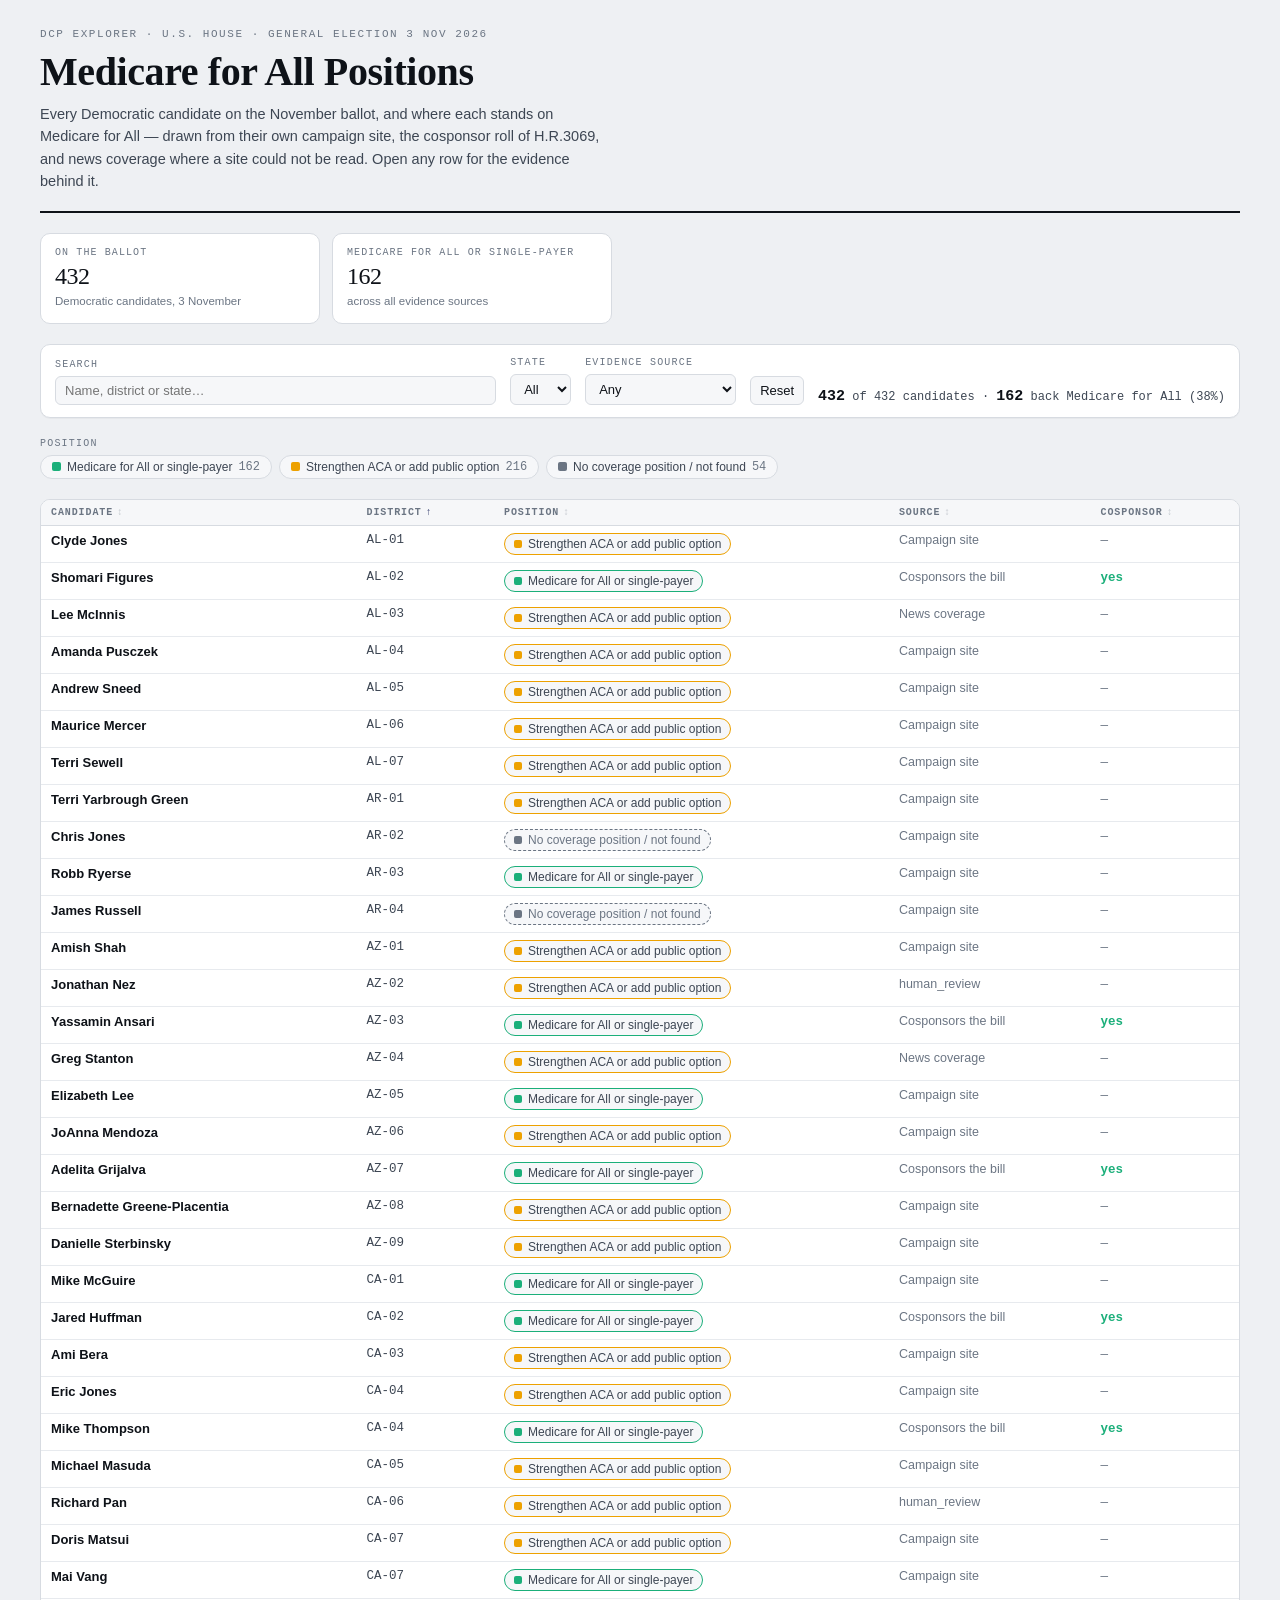
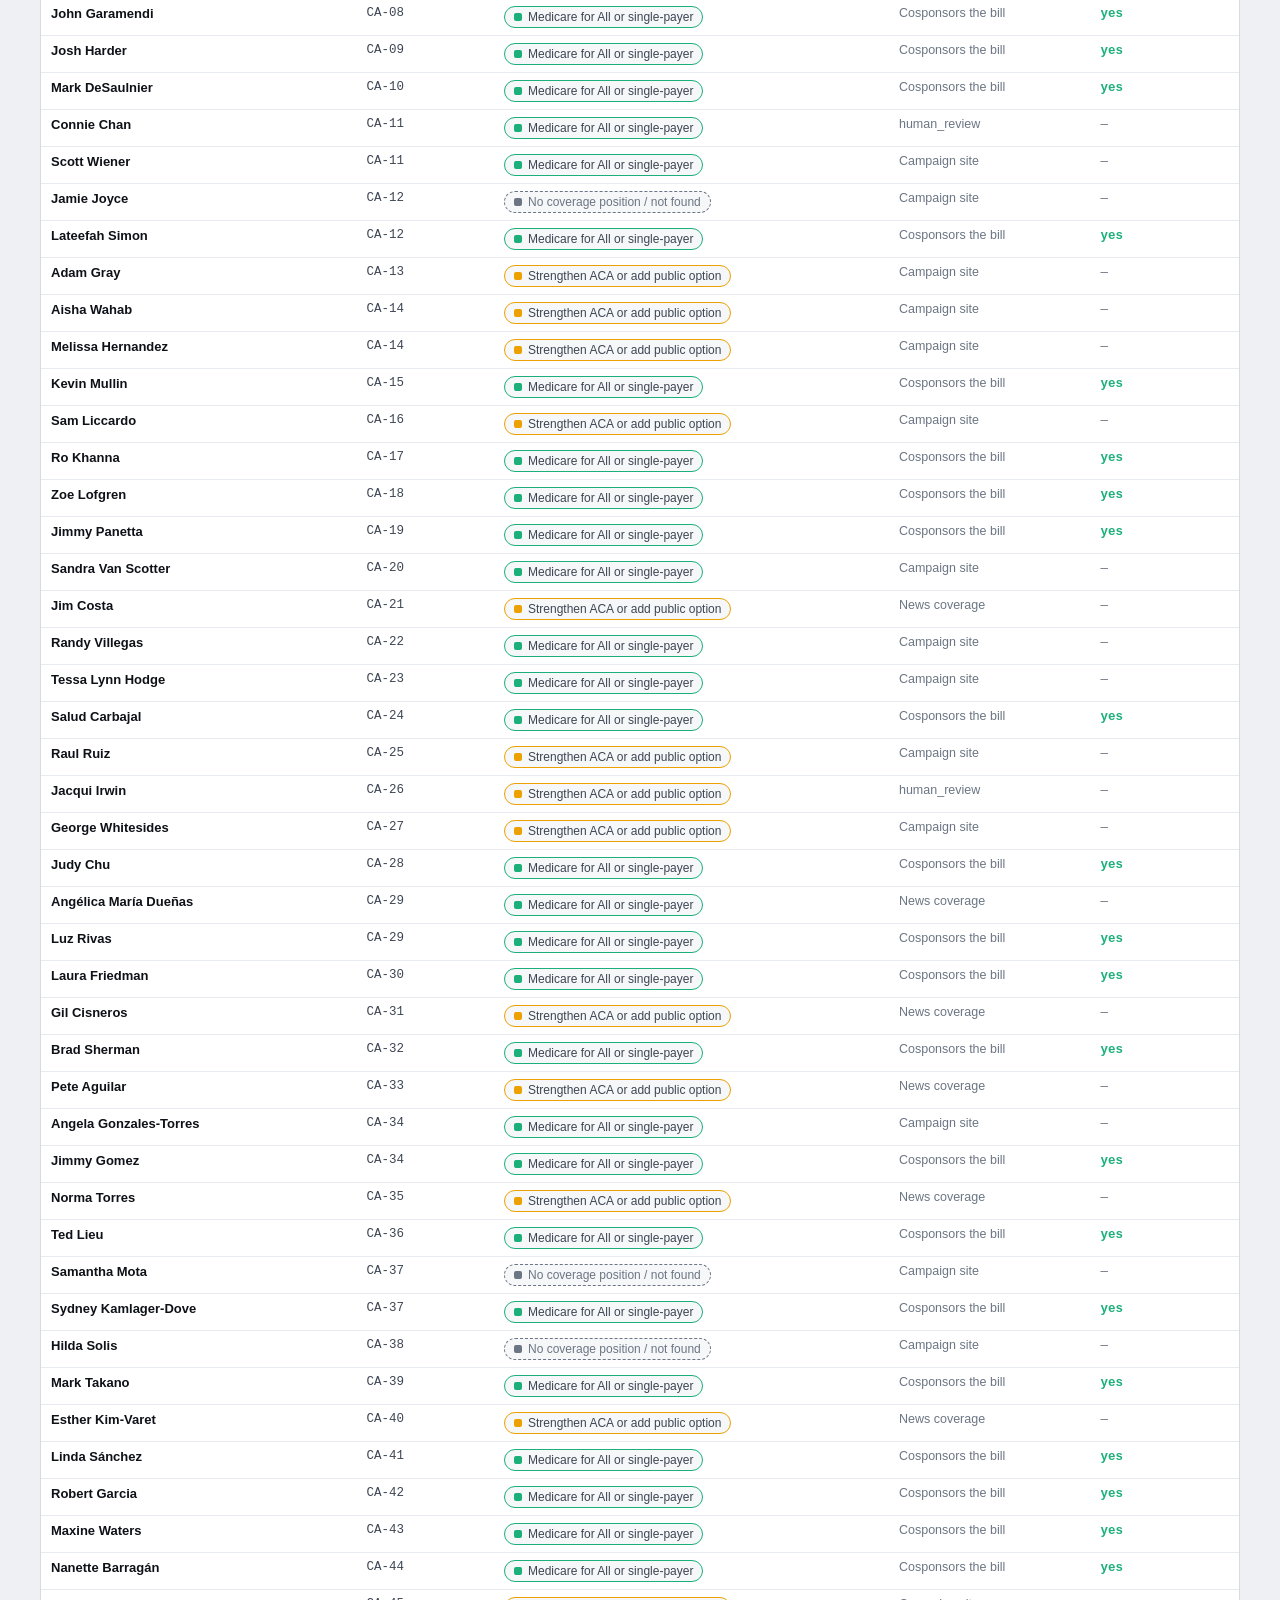
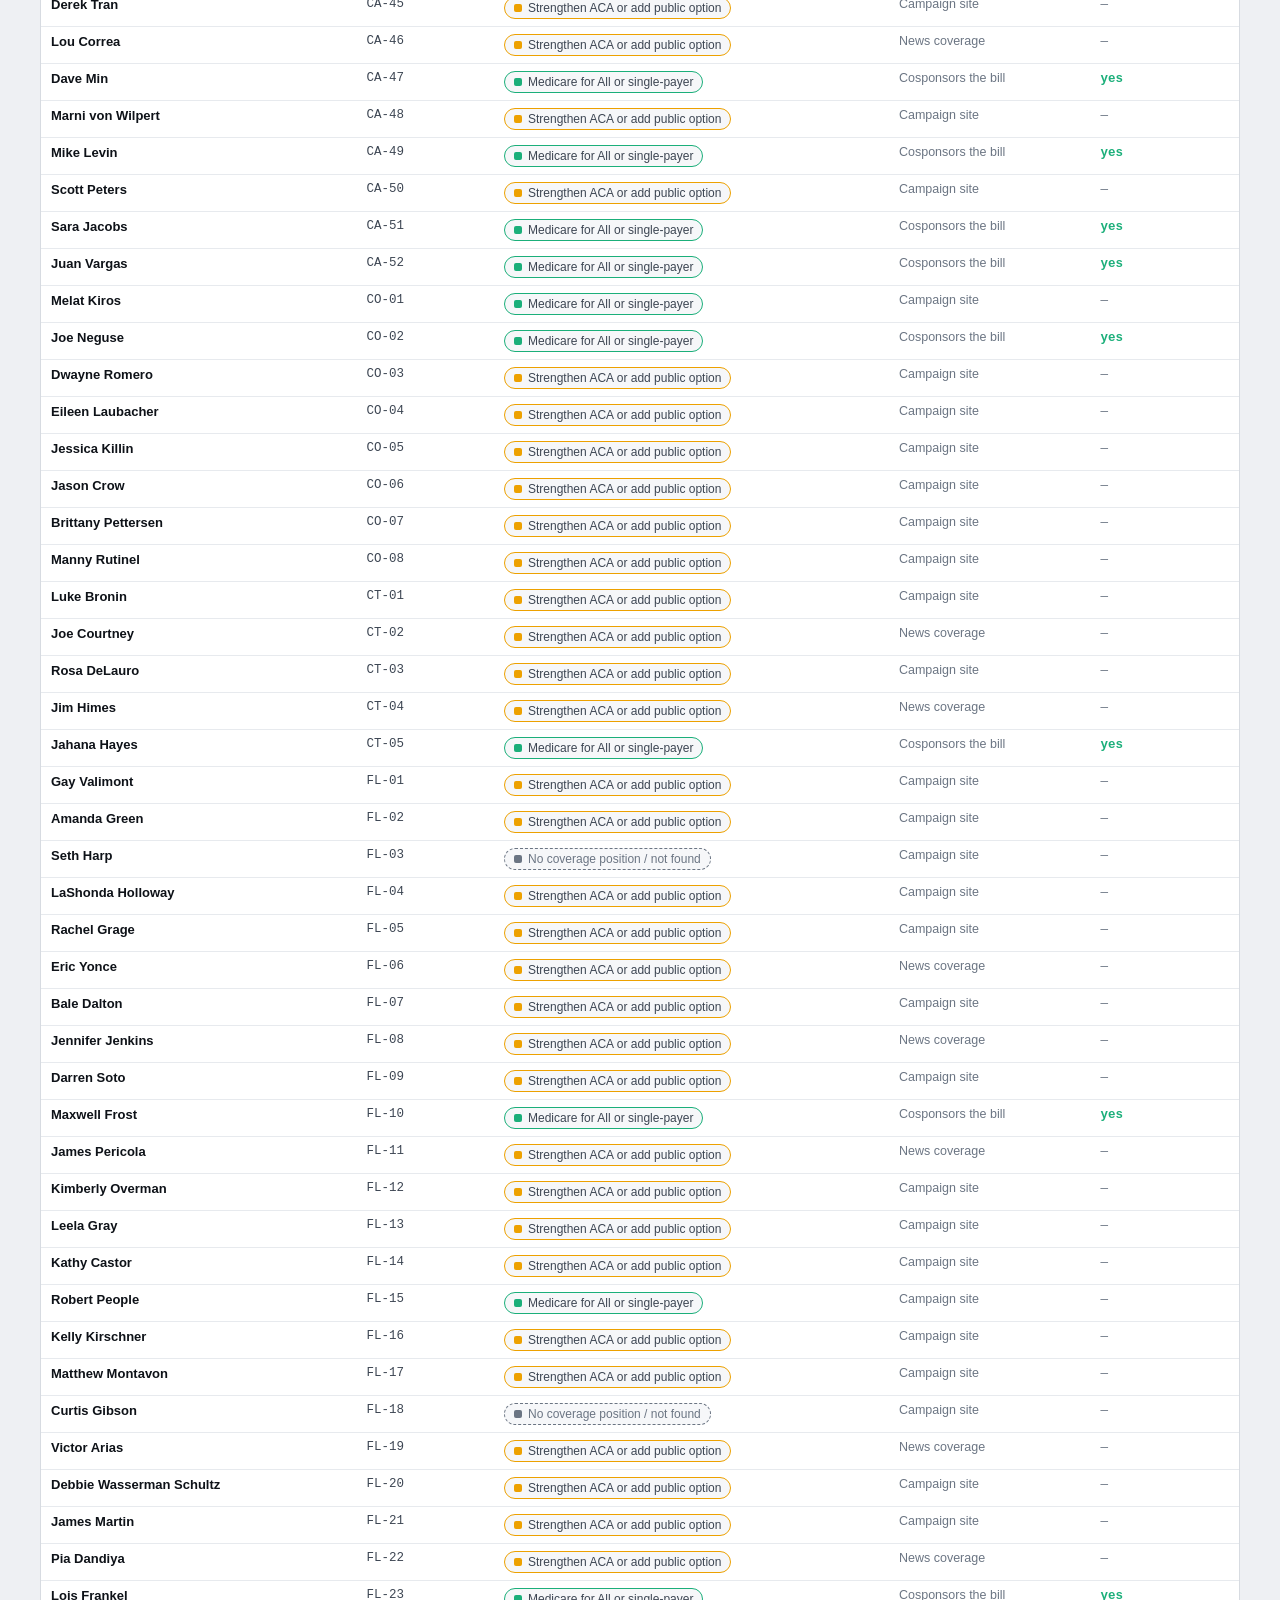
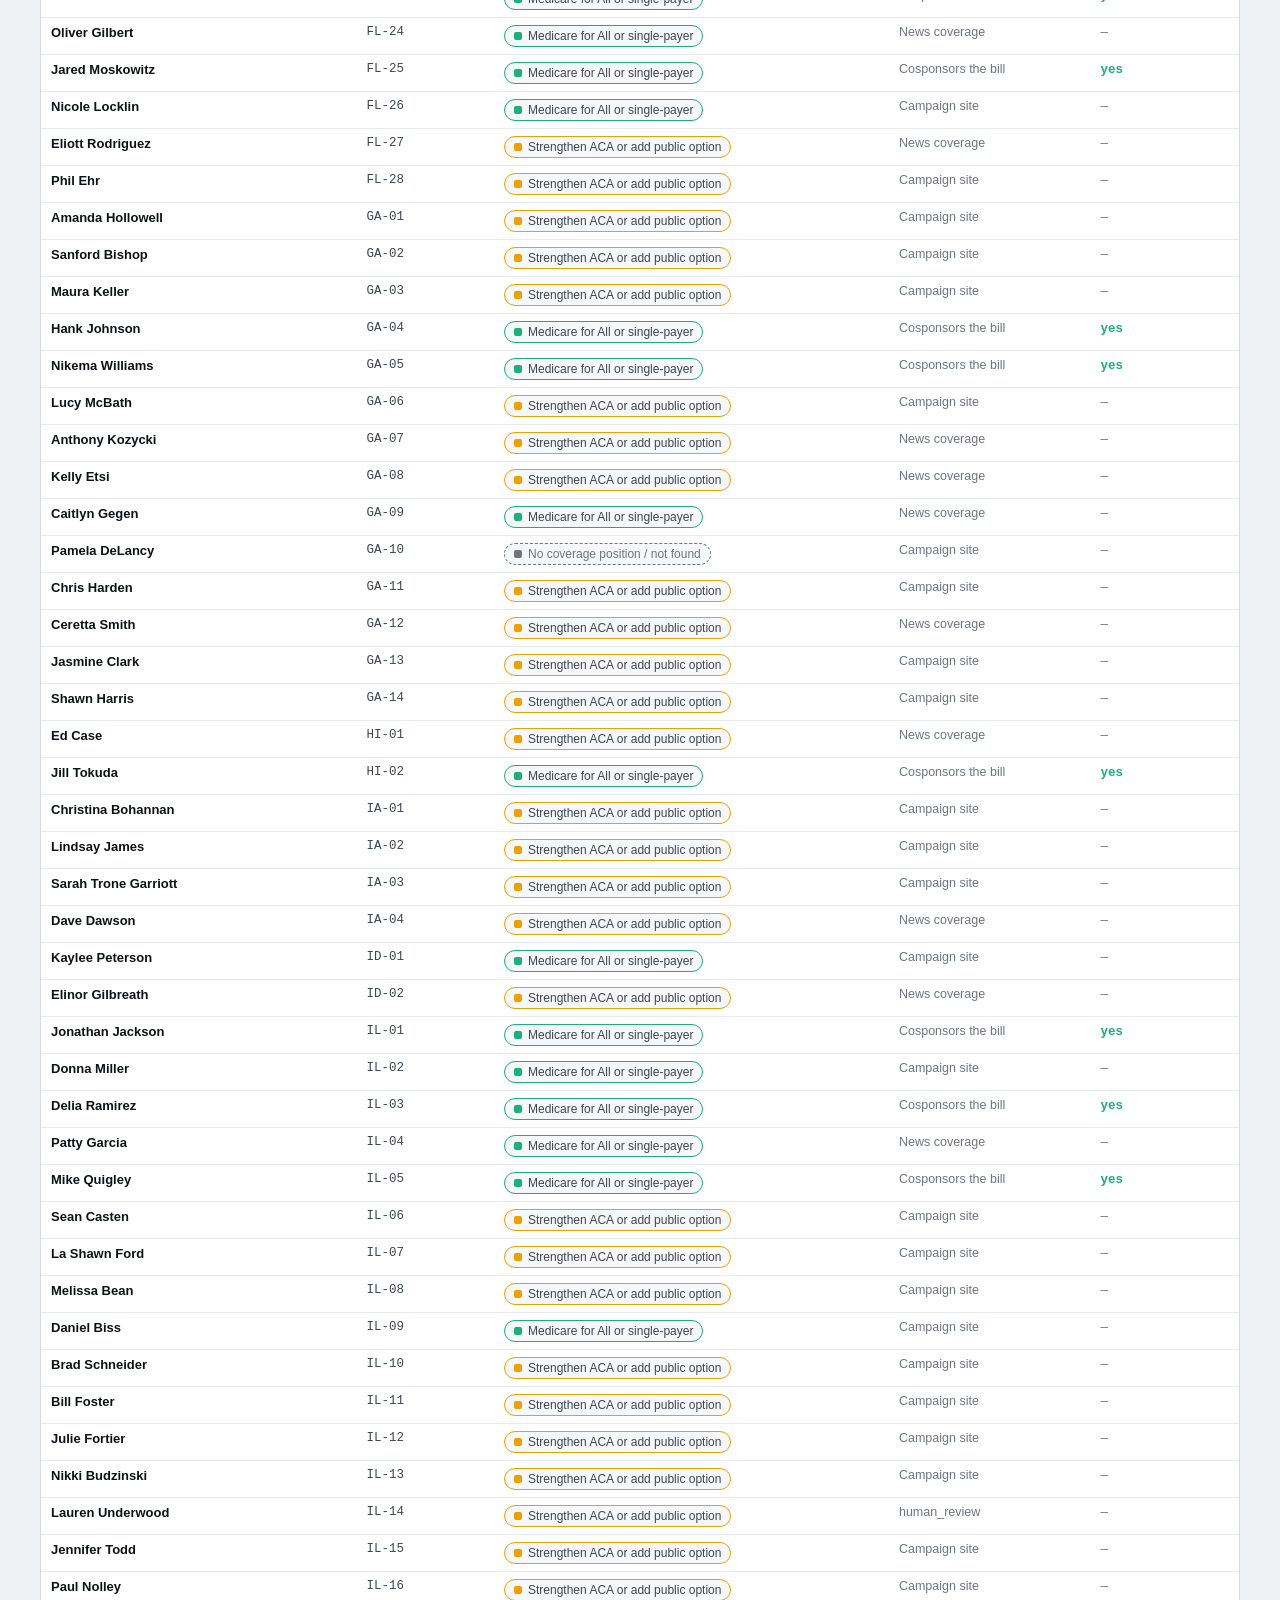
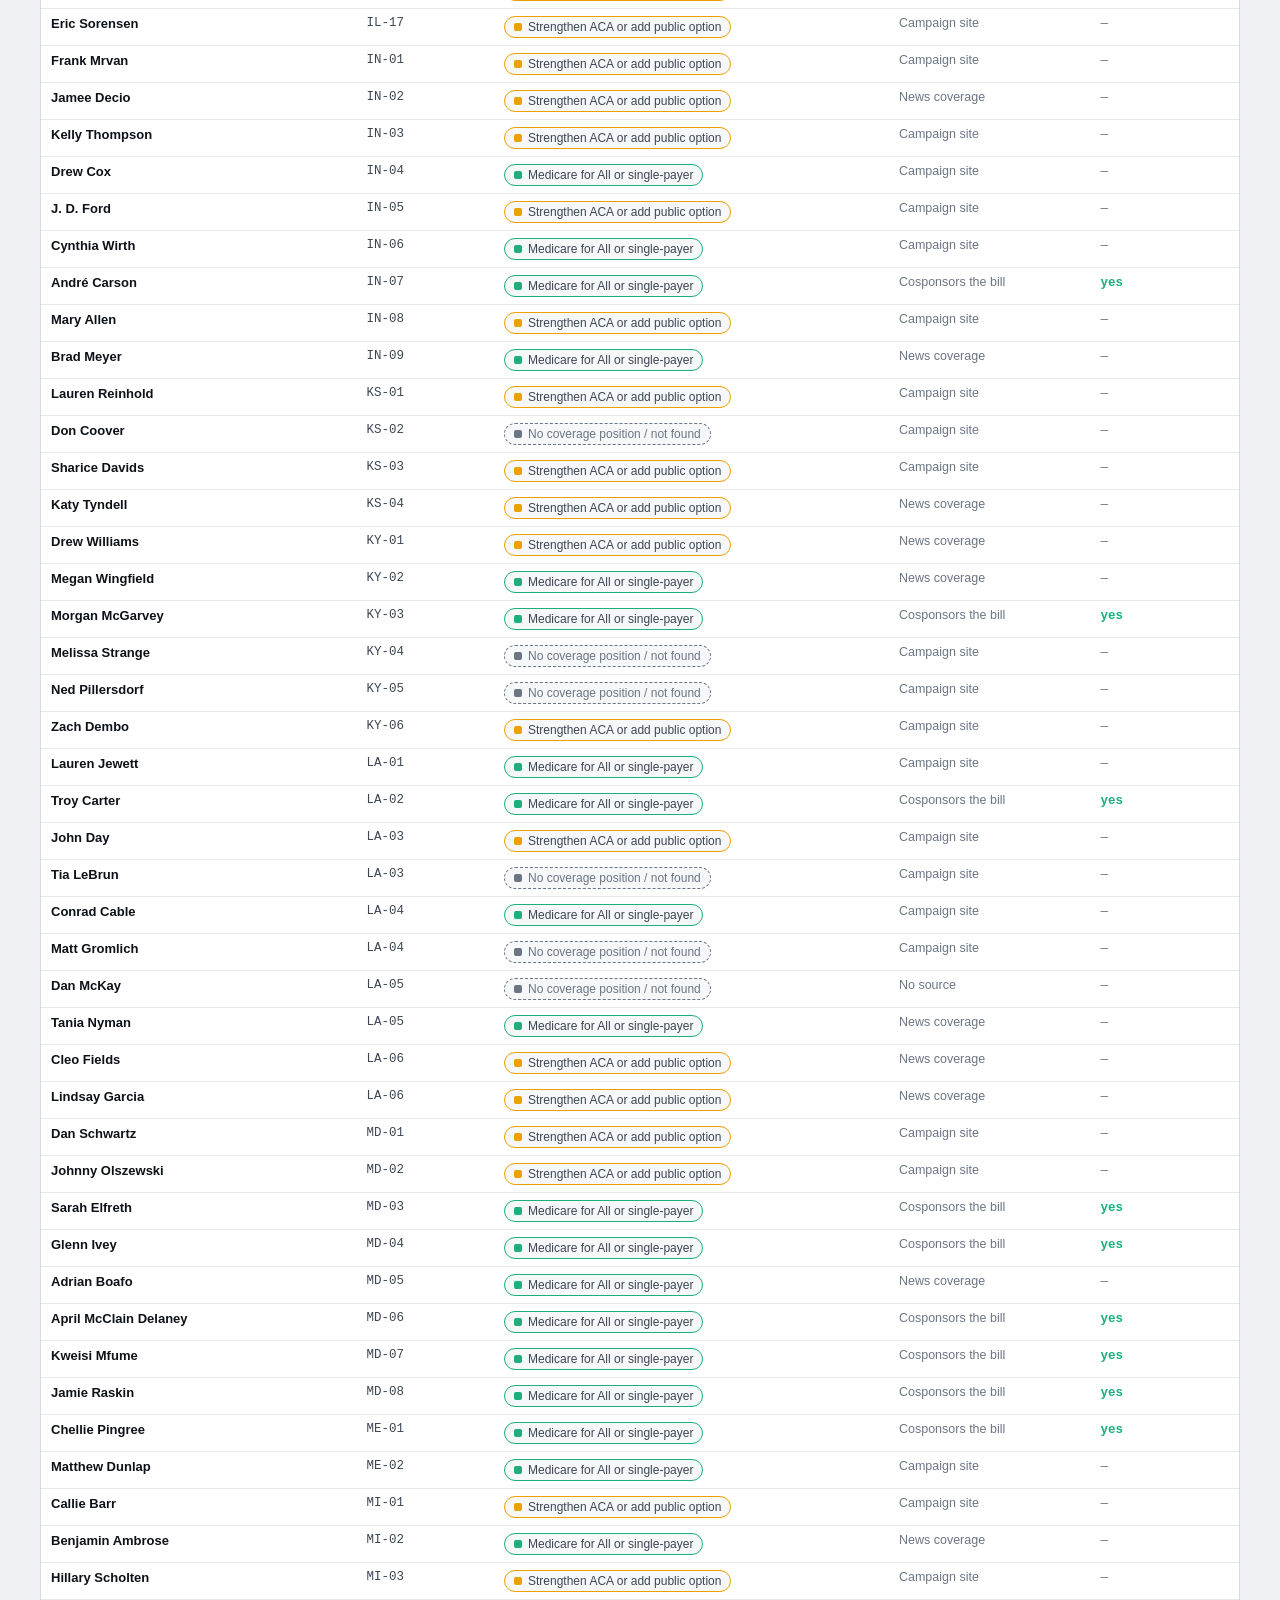
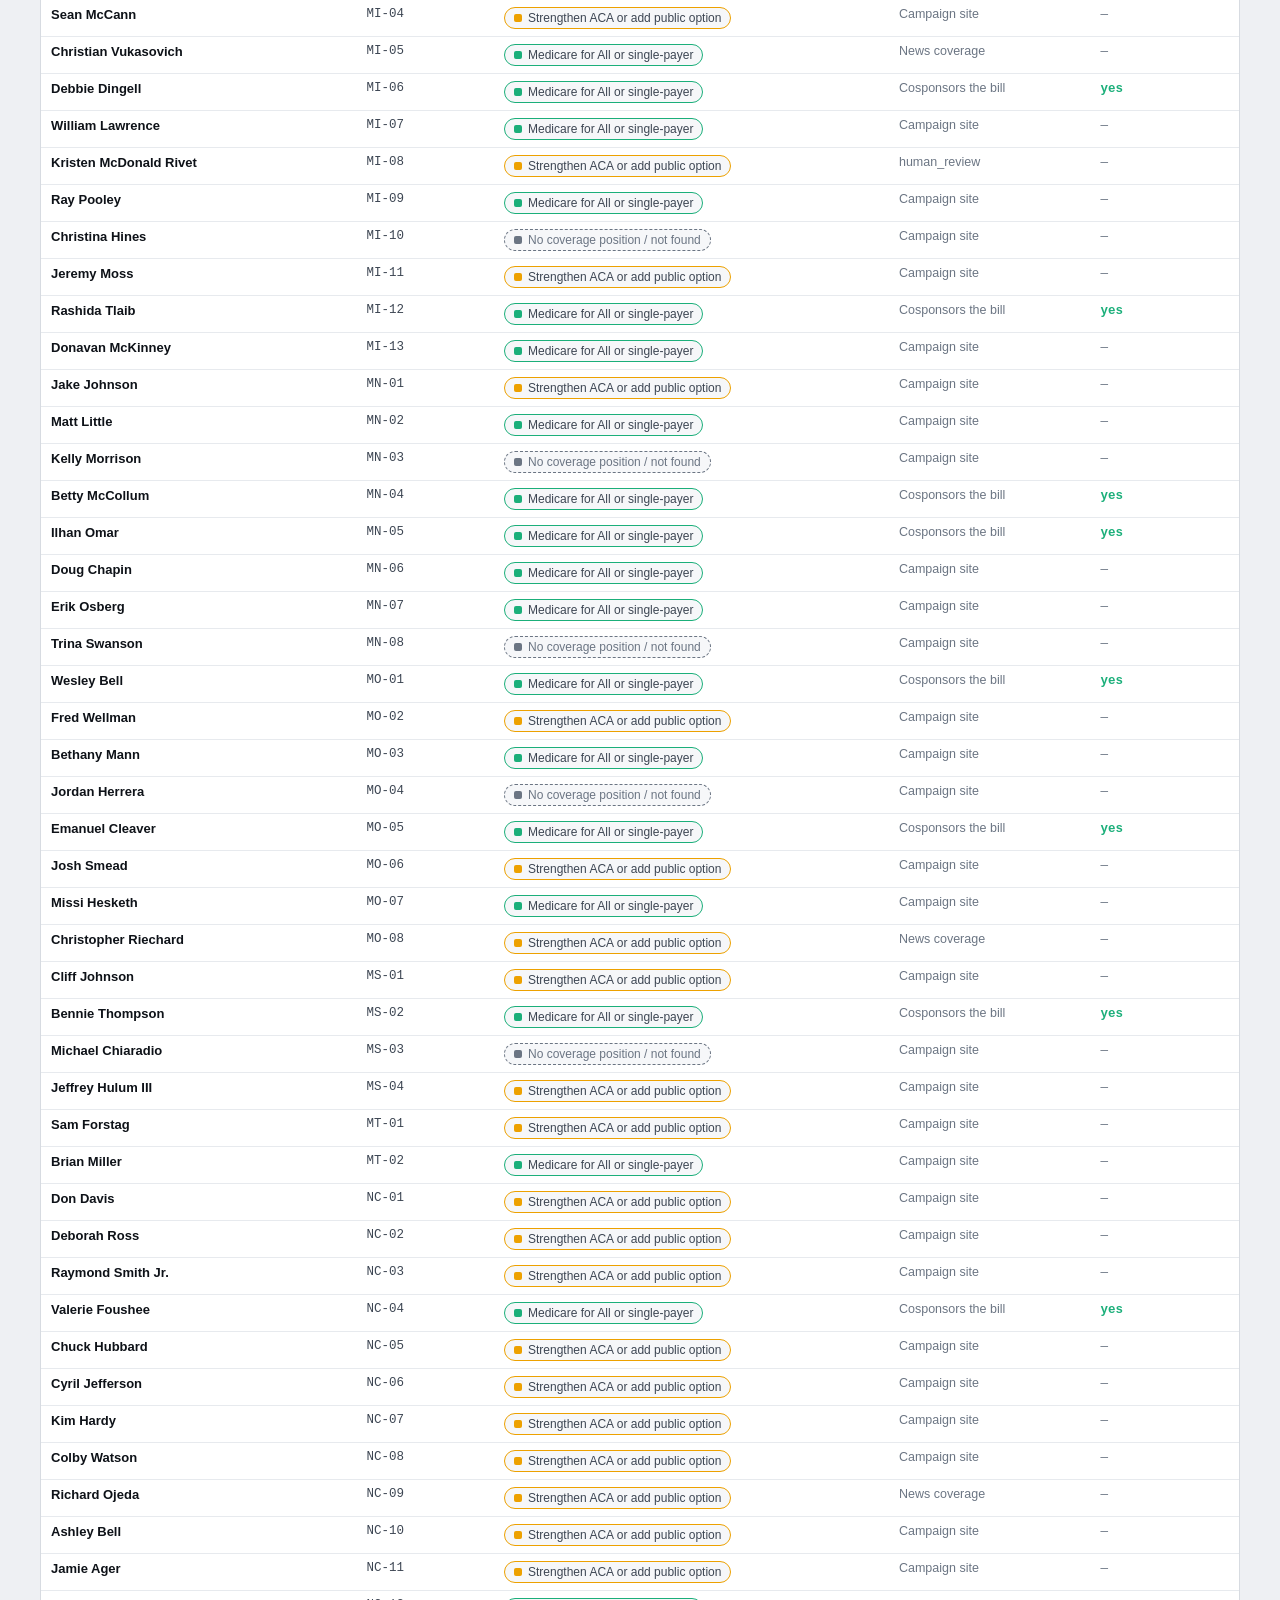
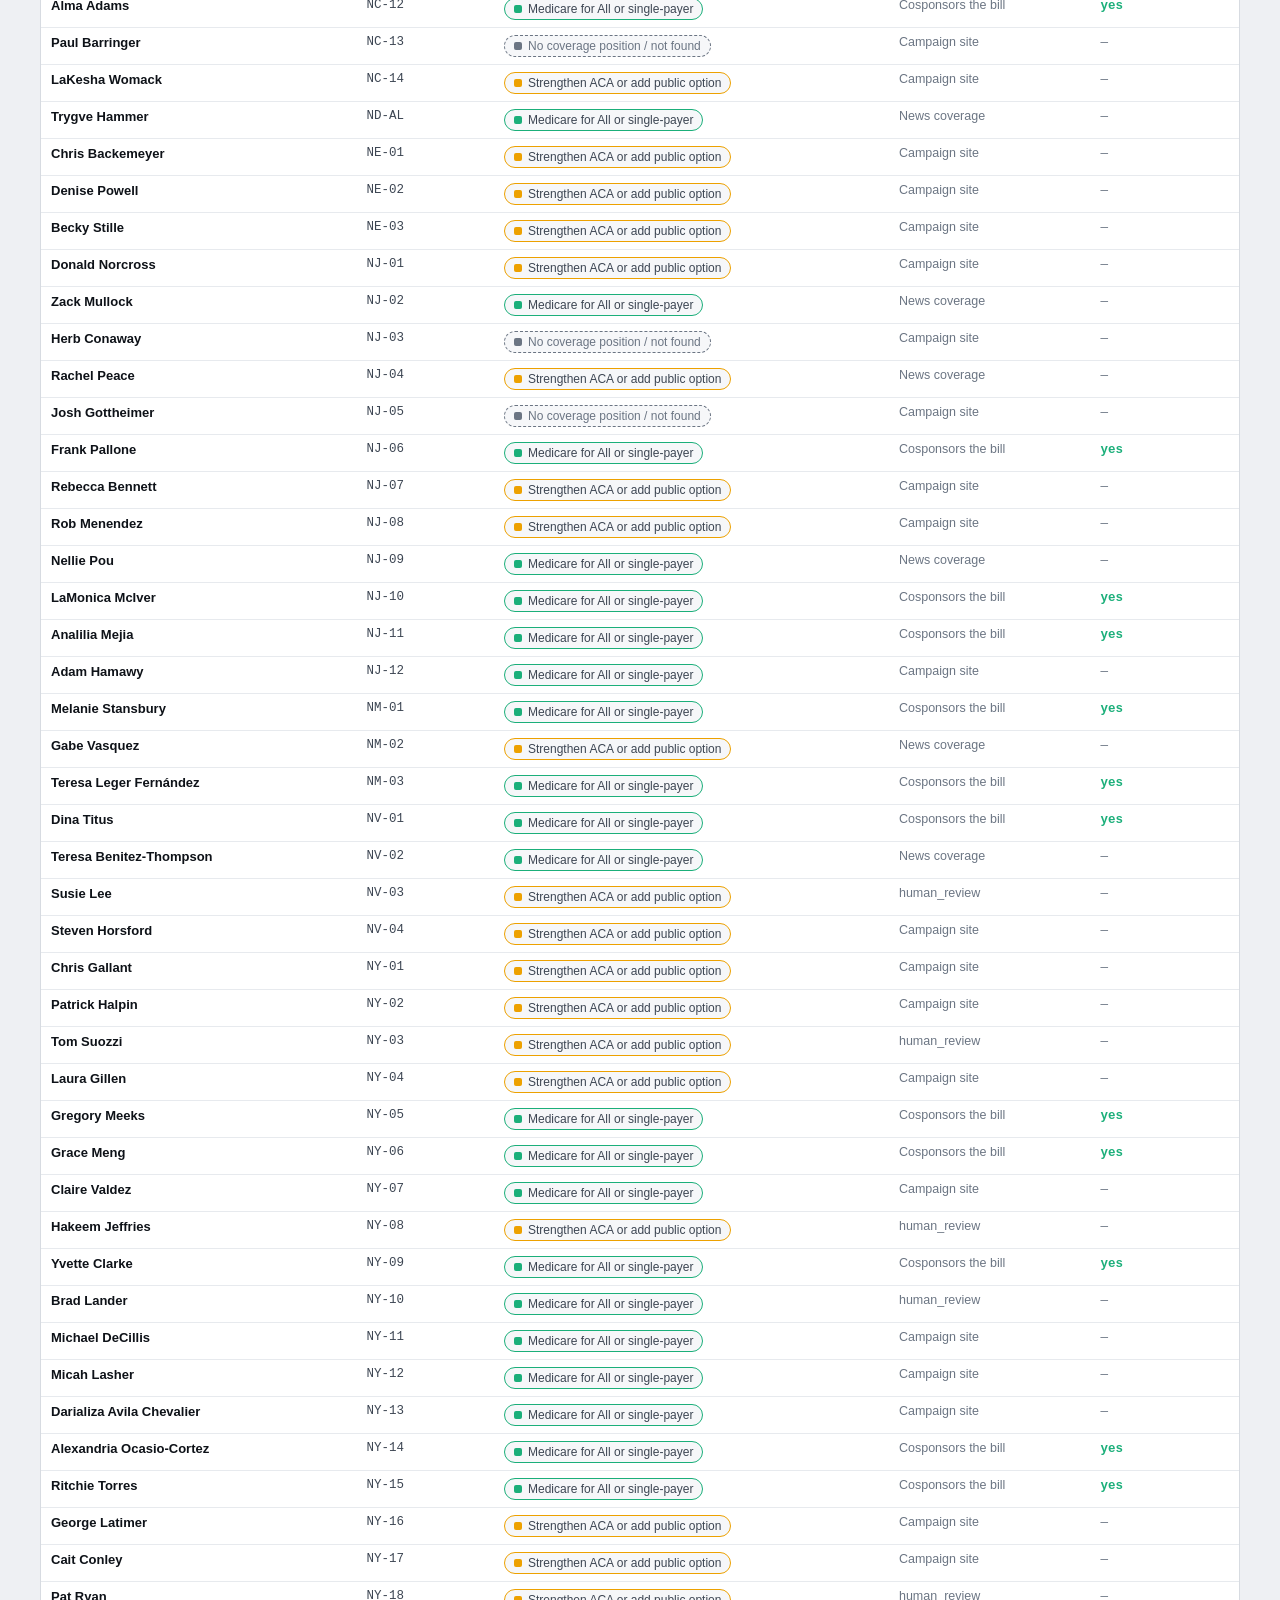
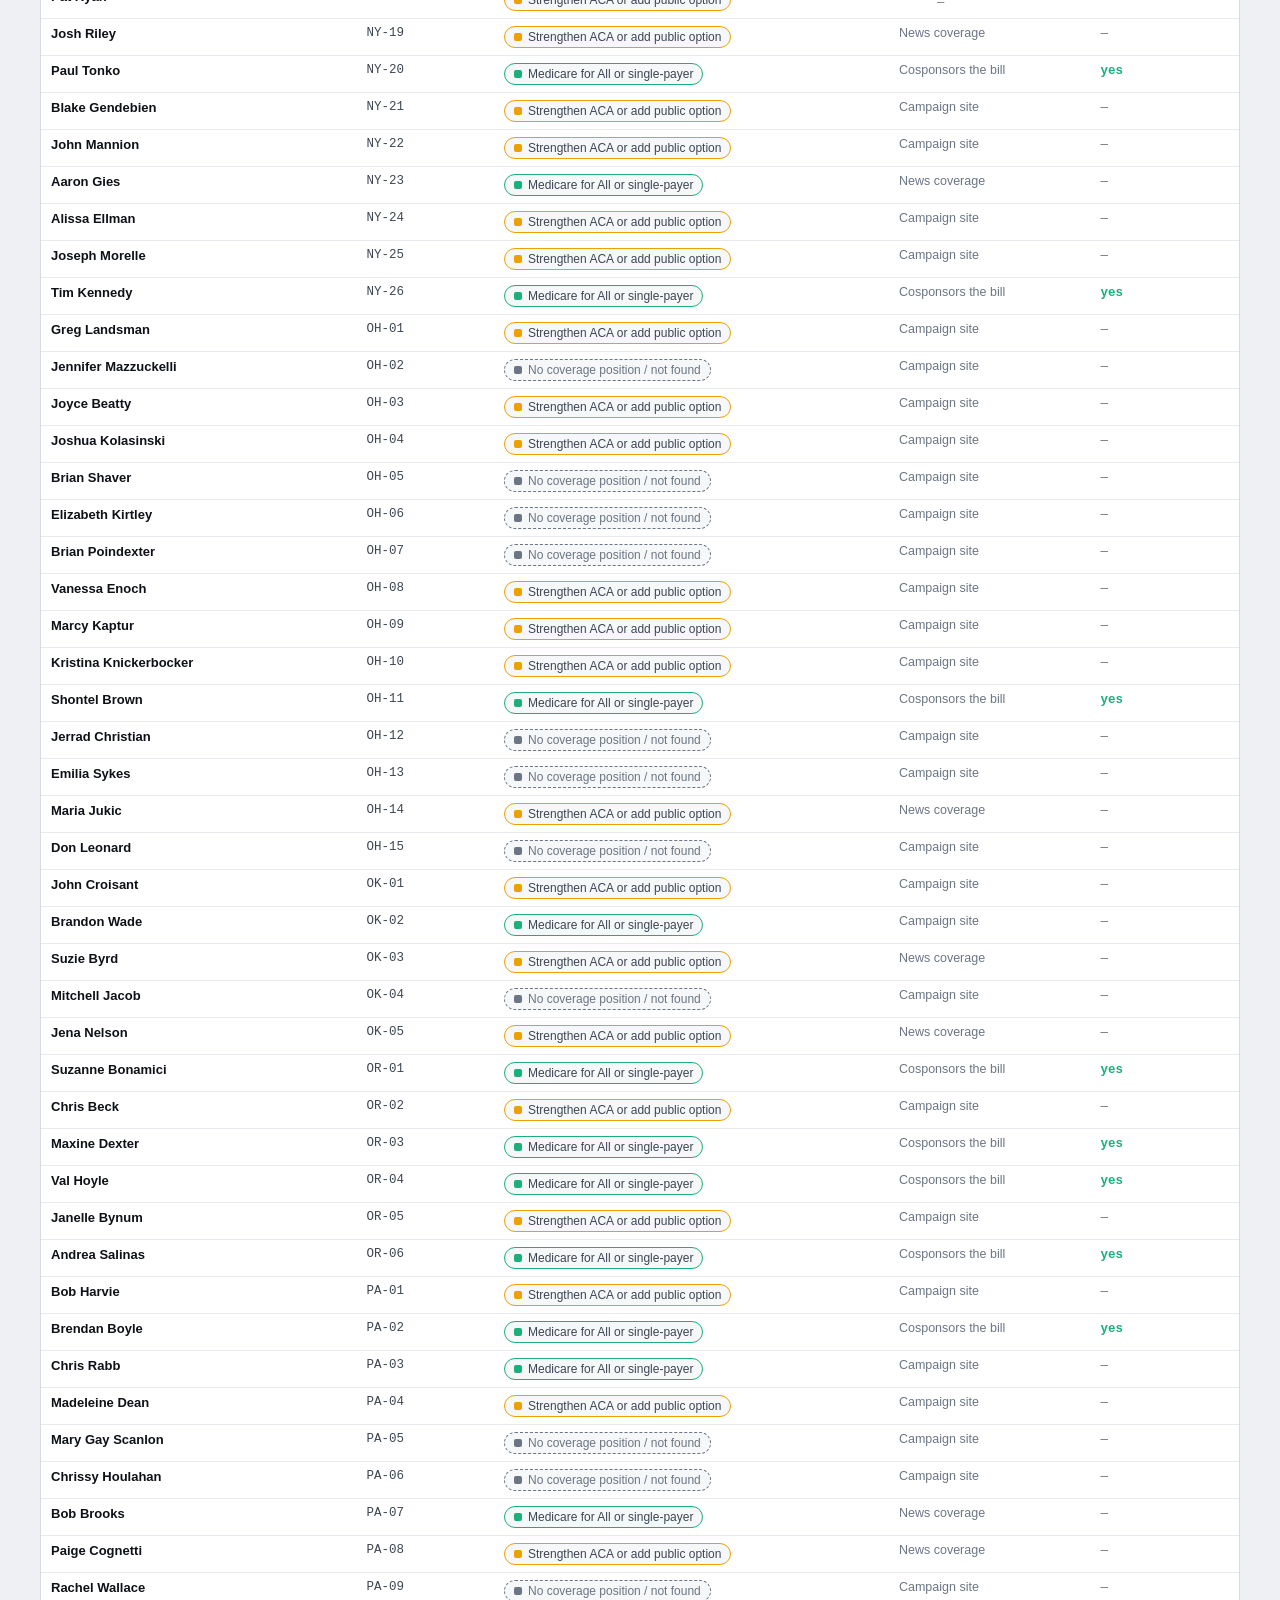
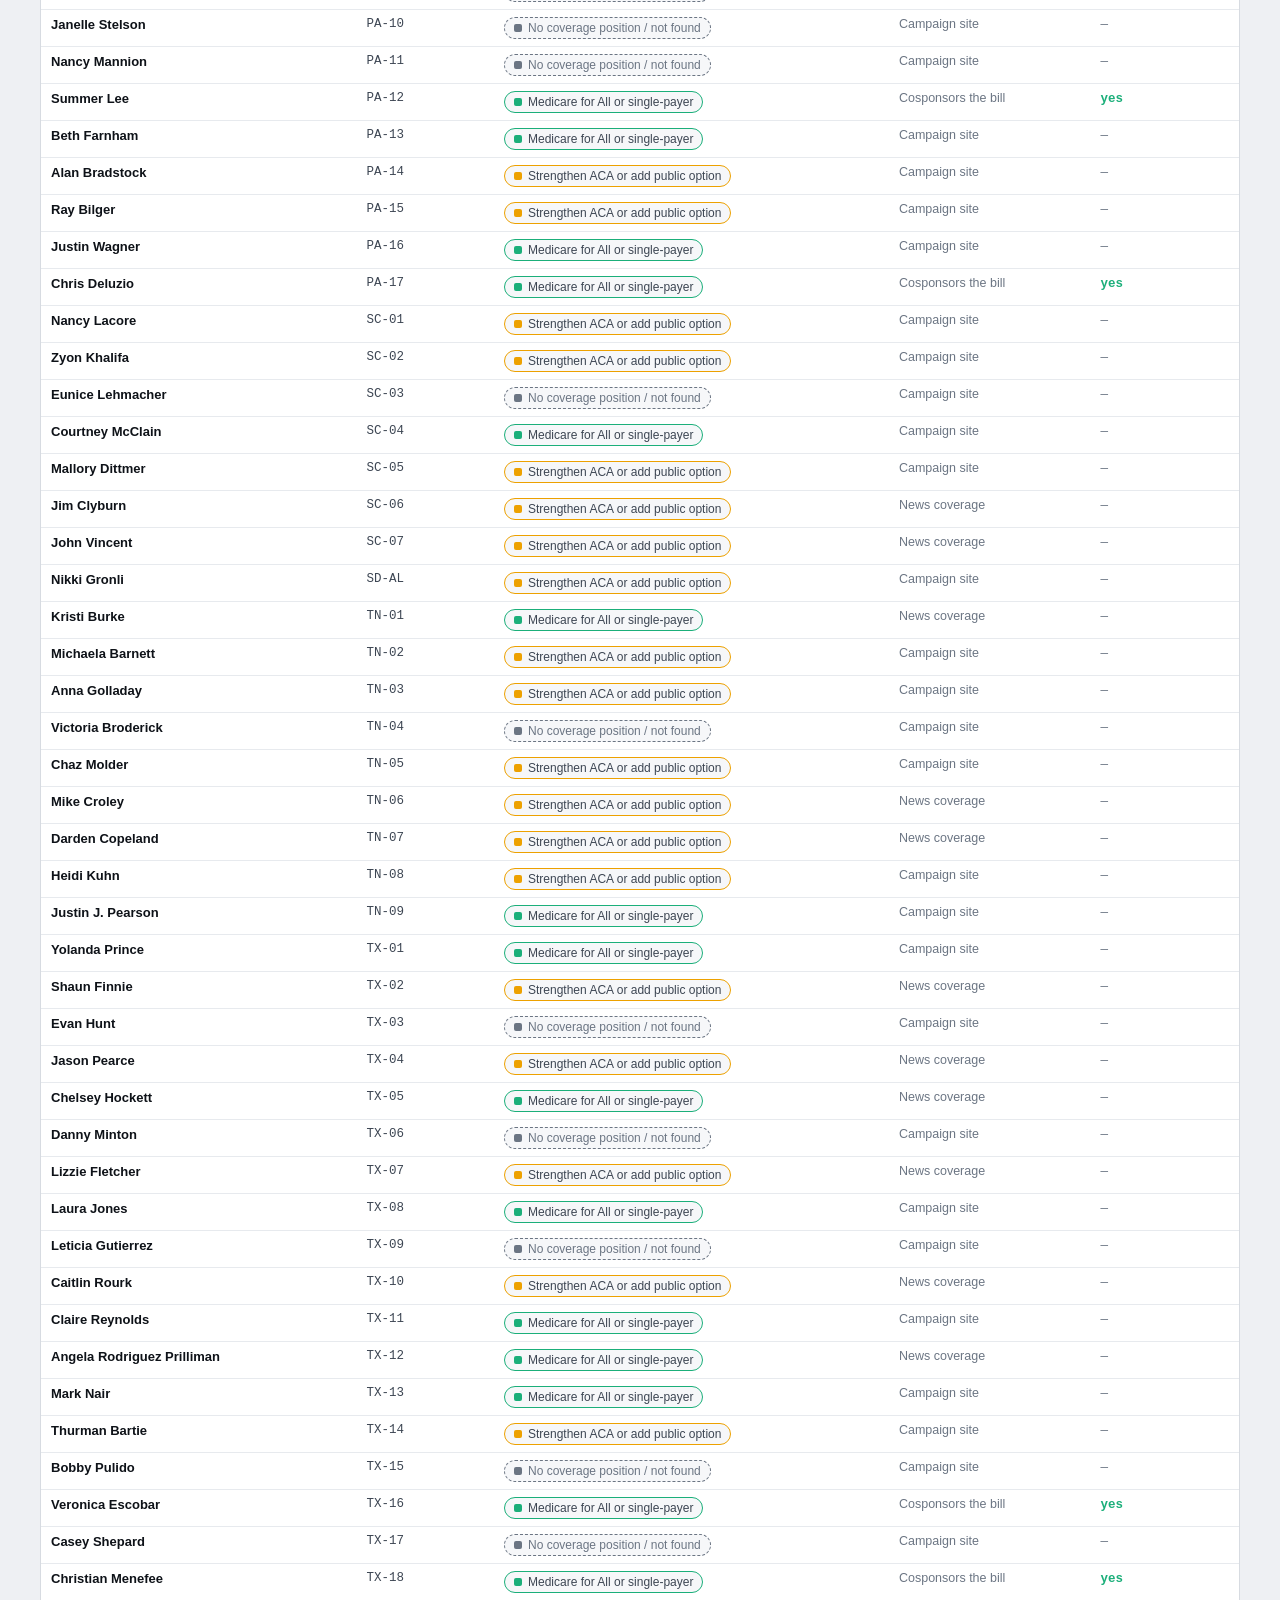
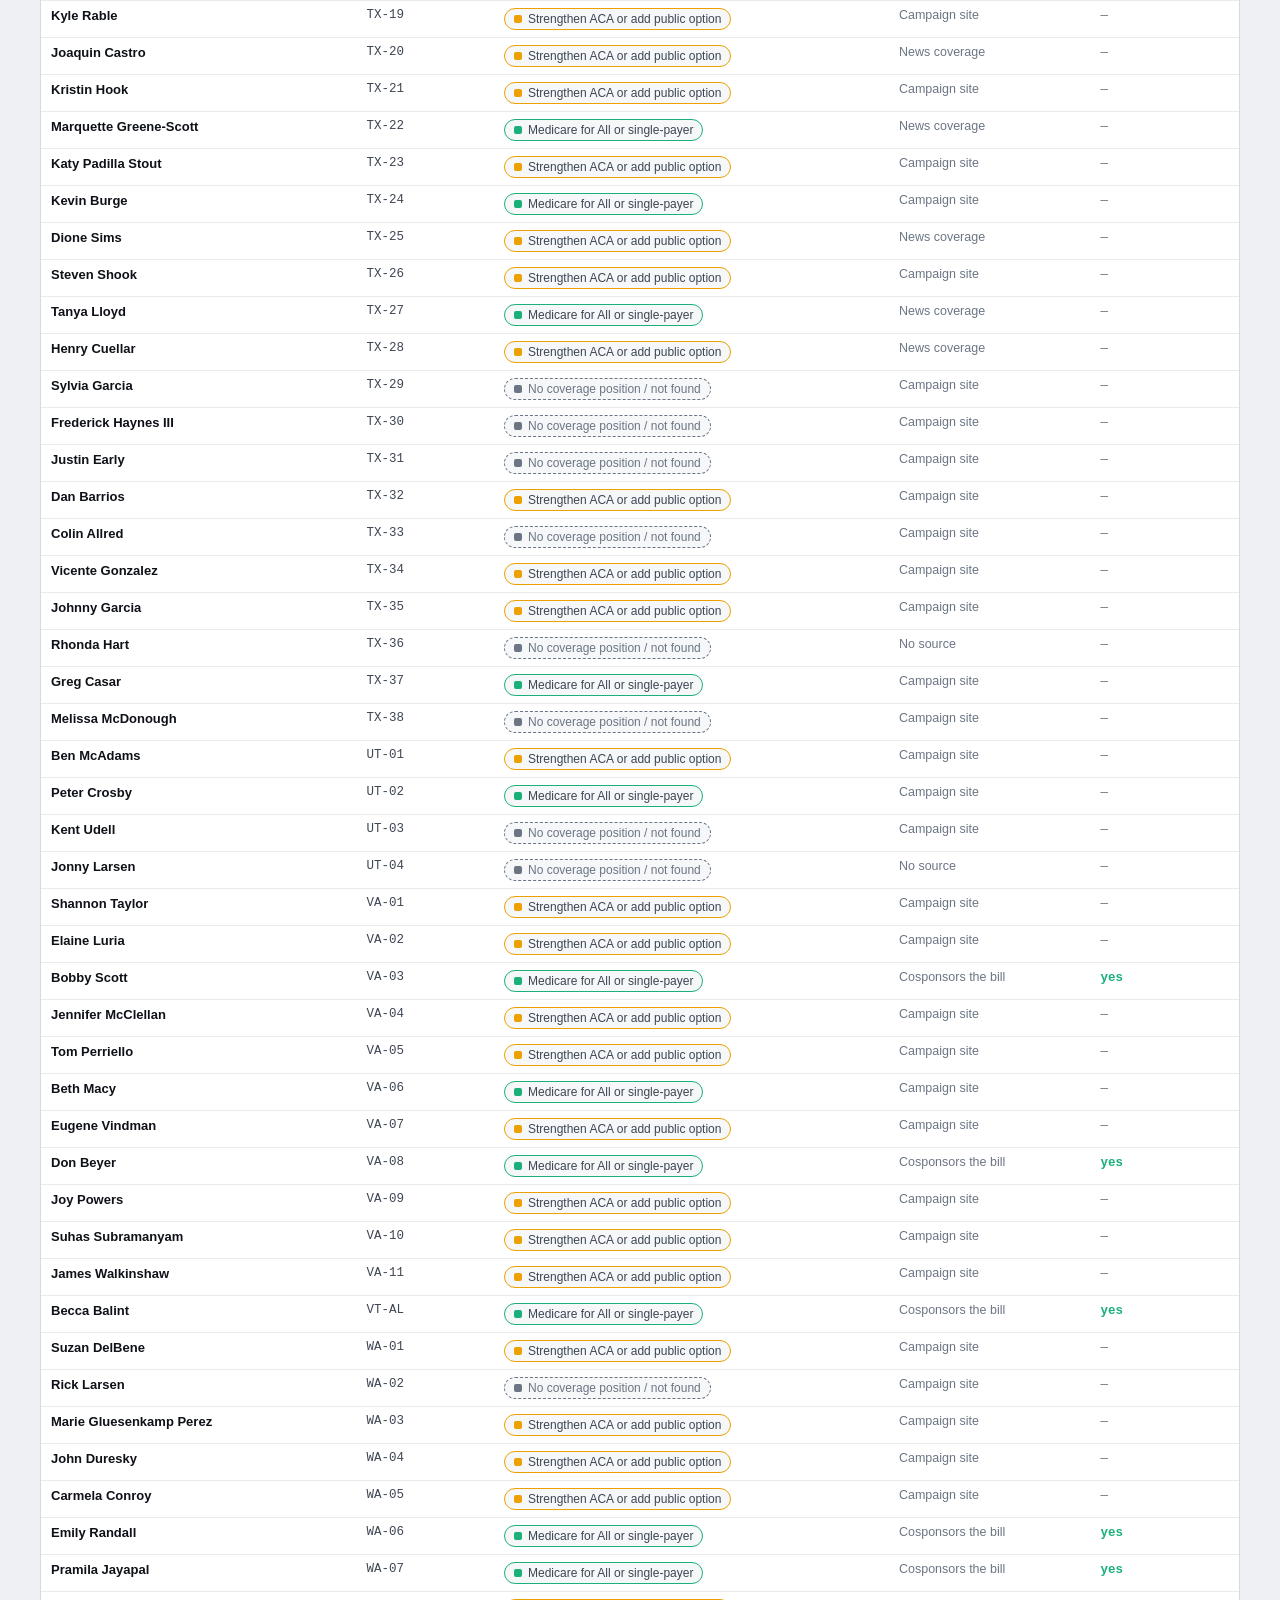
==== docs/index.html @ dc3ec4ba "Collapse the public view to three buckets; nine more reviewed corrections Reporting now groups posit" ====
<!doctype html>
<html lang="en">
<head>
<meta charset="utf-8">
<meta name="viewport" content="width=device-width, initial-scale=1">
<title>Medicare for All Positions — DCP Explorer</title>
<meta name="description" content="Searchable dashboard of every Democratic U.S. House candidate on the November 2026 ballot and their position on Medicare for All, sourced from campaign sites, the cosponsor roll and news coverage.">
<link rel="icon" href="data:image/svg+xml,<svg xmlns='http://www.w3.org/2000/svg' viewBox='0 0 100 100'><text y='.9em' font-size='90'>&#129658;</text></svg>">
<link rel="stylesheet" href="house.css">
<style>
  /* --- the position scale -------------------------------------------------
     Three buckets in the table and filters; the finer tier is kept in the row
     detail. Green and neutral carry the meanings the house style already
     assigns them, and "no position / not found" is dashed because it is mostly
     absent data rather than a measured category. */
  .b-m4a_or_single_payer  { --c: var(--s2); }
  .b-aca_or_public_option { --c: var(--s3); }
  .b-none_or_not_found    { --c: var(--ink-3); }

  /* Tier colours, used only inside an expanded row. */
  .t-explicit_m4a           { --c: var(--s2); }
  .t-single_payer_substance { --c: var(--s1); }
  .t-public_option          { --c: var(--s3); }
  .t-aca_strengthen         { --c: var(--s5); }
  .t-no_coverage_position   { --c: var(--ink-3); }
  .t-opposed                { --c: var(--s4); }
  .t-unknown                { --c: var(--ink-3); }

  .pill{display:inline-flex; align-items:center; gap:6px; white-space:nowrap;
        font-size:12px; padding:3px 9px; border-radius:999px;
        color:var(--ink-2); background:var(--surface-2); border:1px solid var(--c);}
  .pill .sw{width:8px; height:8px; border-radius:2px; background:var(--c); flex:none;}
  .pill.t-unknown,
  .pill.b-none_or_not_found{border-style:dashed; color:var(--ink-3);}

  /* House .stats is auto-fit for four or five tiles; with two it would stretch
     each to half the page width. Cap the track so the rail keeps its proportions. */
  .stats{grid-template-columns:repeat(auto-fit,minmax(180px,280px)); justify-content:start;}

  .search{flex:1 1 240px;}
  .search input{width:100%;}
  .tablewrap{background:var(--surface); border:1px solid var(--rule); border-radius:10px; overflow:hidden;}
  .scroll{overflow-x:auto;}
  thead th{position:sticky; top:0; background:var(--surface-2); z-index:5; white-space:nowrap;}
  thead th button{all:unset; cursor:pointer; display:inline-flex; align-items:center; gap:4px;}
  thead th button:hover{color:var(--ink);}
  thead th .ar{opacity:.35;}
  thead th[aria-sort] .ar{opacity:1; color:var(--chrome);}
  tbody td{vertical-align:top;}
  .nm{font-weight:600; color:var(--ink); font-size:13px;}
  .dist{font-family:var(--mono); color:var(--ink-2); white-space:nowrap;}
  .sub-s{display:none; font-size:10.5px; color:var(--ink-3);}
  .src{color:var(--ink-3); white-space:nowrap;}
  .co-y{font-family:var(--mono); color:var(--s2); font-weight:600;}
  .co-n{font-family:var(--mono); color:var(--ink-3);}

  tr.detail td{background:var(--surface-2); padding:0;}
  .dbody{padding:14px 16px; display:flex; flex-direction:column; gap:12px; max-width:900px;}
  .dgrid{display:grid; grid-template-columns:repeat(auto-fit,minmax(190px,1fr)); gap:12px;}
  .dfield{display:flex; flex-direction:column; gap:3px; min-width:0;}
  .dfield .k{font-family:var(--mono); font-size:10px; letter-spacing:.11em; text-transform:uppercase; color:var(--ink-3);}
  .dfield .v{font-size:12.5px; color:var(--ink-2); word-break:break-word;}
  blockquote.q{margin:0; padding:11px 13px; background:var(--surface); border:1px solid var(--rule);
               border-left:3px solid var(--chrome); border-radius:0 8px 8px 0;
               font-family:var(--display); font-size:14.5px; line-height:1.45; color:var(--ink);}
  .qmeta{font-family:var(--mono); font-size:10.5px; color:var(--ink-3); margin-top:6px;}
  .flag{font-size:12.2px; color:var(--ink-2); background:var(--chrome-soft);
        border-left:3px solid var(--s3); border-radius:0 6px 6px 0; padding:8px 11px;}
  .srcs{display:flex; flex-direction:column; gap:3px; font-size:12px;}

  .empty{padding:44px 16px; text-align:center; color:var(--ink-3); font-size:13px;}
  footer{border-top:1px solid var(--rule); padding-top:14px; font-size:12.5px; color:var(--ink-3);}
  footer p{margin:0 0 7px; line-height:1.55; max-width:88ch;}
  code{font-family:var(--mono); font-size:.9em; background:var(--surface-2); border:1px solid var(--rule-2); border-radius:3px; padding:1px 4px;}

  @media(max-width:760px){
    .sub-s{display:block;}
    .hide-s{display:none;}
    .count{margin-left:0; text-align:left;}
  }
</style>
</head>
<body>
<div class="wrap">

  <header class="masthead">
    <div class="eyebrow">DCP Explorer · U.S. House · General election 3 Nov 2026</div>
    <h1>Medicare for All Positions</h1>
    <p class="sub">
      Every Democratic candidate on the November ballot, and where each stands on Medicare
      for All — drawn from their own campaign site, the cosponsor roll of H.R.3069, and news
      coverage where a site could not be read. Open any row for the evidence behind it.
    </p>
  </header>

  <section class="stats" id="stats" aria-label="Summary"></section>

  <div class="filters">
    <div class="fgroup search">
      <label class="flabel" for="q">Search</label>
      <input id="q" type="search" placeholder="Name, district or state…" autocomplete="off" spellcheck="false">
    </div>
    <div class="fgroup">
      <label class="flabel" for="state">State</label>
      <select id="state"><option value="">All</option></select>
    </div>
    <div class="fgroup">
      <label class="flabel" for="basis">Evidence source</label>
      <select id="basis"><option value="">Any</option></select>
    </div>
    <div class="fgroup">
      <span class="flabel">&nbsp;</span>
      <button class="reset" id="clear" type="button">Reset</button>
    </div>
    <div class="count" id="count" role="status" aria-live="polite"></div>
  </div>

  <div class="fgroup">
    <span class="flabel">Position</span>
    <div class="chips" id="tiers" role="group" aria-label="Filter by position"></div>
  </div>

  <div class="tablewrap">
    <div class="scroll">
      <table>
        <thead>
          <tr>
            <th data-k="n"><button type="button">Candidate <span class="ar">↕</span></button></th>
            <th data-k="d"><button type="button">District <span class="ar">↕</span></button></th>
            <th data-k="t"><button type="button">Position <span class="ar">↕</span></button></th>
            <th data-k="b" class="hide-s"><button type="button">Source <span class="ar">↕</span></button></th>
            <th data-k="co" class="hide-s"><button type="button">Cosponsor <span class="ar">↕</span></button></th>
          </tr>
        </thead>
        <tbody id="rows"></tbody>
      </table>
    </div>
    <div class="empty" id="empty" hidden></div>
  </div>

  <div class="caveats">
    <h2>Reading this well</h2>
    <ul>
      <li><b>Position combines three kinds of evidence by precedence.</b> Cosponsoring the
        bill — a recorded legislative act — outranks a candidate’s own campaign site, which
        outranks news coverage. Every row records which one decided it, and the
        campaign-site-only reading is shown inside the row for comparison.</li>
      <li><b>That gap is the finding.</b> Most cosponsors never mention the bill to voters,
        so the campaign-site number is less than half the combined one.</li>
      <li><b>Districts may carry several candidates.</b> Louisiana runs an all-party ballot
        with no nominating primary, and California, Washington and Alaska can send more than
        one Democrat to the same general election. Those are not duplicates.</li>
      <li><b>News-sourced rows are the weakest evidence</b> and are labelled in the row
        detail, including where a source was thin or contradictory.</li>
    </ul>
  </div>

  <footer>
    <p><a href="analysis.html"><b>Read the written analysis →</b></a> — what the numbers mean,
       how positions are classified, and where the dataset stops.</p>
    <p id="gen"></p>
    <p>Built from <code>results/2026-08-26/</code> in this repository. Full data, evidence
       quotes and the review queue are in <code>candidates.csv</code>.</p>
  </footer>
</div>

<script>
(function () {
  "use strict";
  var DATA = null, rows = [], sortKey = "d", sortAsc = true;
  var state = { q: "", state: "", basis: "", tiers: new Set() };
  var BUCKET_ORDER = ["m4a_or_single_payer","aca_or_public_option","none_or_not_found"];
  var TIER_ORDER = ["explicit_m4a","single_payer_substance","public_option",
                    "aca_strengthen","no_coverage_position","opposed","unknown"];

  function $(id){ return document.getElementById(id); }
  function esc(s){
    return String(s == null ? "" : s).replace(/[&<>"']/g, function(c){
      return {"&":"&amp;","<":"&lt;",">":"&gt;",'"':"&quot;","'":"&#39;"}[c];
    });
  }

  function readHash(){
    var p = new URLSearchParams(location.hash.slice(1));
    state.q = p.get("q") || "";
    state.state = p.get("state") || "";
    state.basis = p.get("basis") || "";
    state.tiers = new Set((p.get("tier") || "").split(",").filter(Boolean));
    if (p.get("sort")) { sortKey = p.get("sort"); sortAsc = p.get("dir") !== "desc"; }
  }
  function writeHash(){
    var p = new URLSearchParams();
    if (state.q) p.set("q", state.q);
    if (state.state) p.set("state", state.state);
    if (state.basis) p.set("basis", state.basis);
    if (state.tiers.size) p.set("tier", Array.from(state.tiers).join(","));
    if (sortKey !== "d" || !sortAsc) { p.set("sort", sortKey); p.set("dir", sortAsc ? "asc" : "desc"); }
    var s = p.toString();
    history.replaceState(null, "", s ? "#" + s : location.pathname);
  }

  function textMatch(r){
    if (!state.q) return true;
    return (r.n + " " + r.d + " " + r.s).toLowerCase().indexOf(state.q.toLowerCase()) !== -1;
  }
  function matches(r){
    if (state.state && r.s !== state.state) return false;
    if (state.basis && r.b !== state.basis) return false;
    if (state.tiers.size && !state.tiers.has(r.bk)) return false;
    return textMatch(r);
  }
  function sorted(list){
    var k = sortKey;
    return list.slice().sort(function(a,b){
      var x = a[k], y = b[k];
      if (k === "t") { x = BUCKET_ORDER.indexOf(a.bk); y = BUCKET_ORDER.indexOf(b.bk); }
      if (k === "co") { x = a.co ? 0 : 1; y = b.co ? 0 : 1; }
      if (x < y) return sortAsc ? -1 : 1;
      if (x > y) return sortAsc ? 1 : -1;
      return a.d < b.d ? -1 : a.d > b.d ? 1 : 0;
    });
  }

  function pill(t){
    return '<span class="pill t-' + t + '"><i class="sw"></i>' +
           esc(DATA.tier_labels[t] || t) + "</span>";
  }

  function bucketPill(bk){
    return '<span class="pill b-' + bk + '"><i class="sw"></i>' +
           esc(DATA.bucket_labels[bk] || bk) + "</span>";
  }

  function detailHTML(r){
    var o = '<div class="dbody">';
    if (r.q) {
      o += "<div><blockquote class=\"q\">" + esc(r.q) + "</blockquote>" +
           '<div class="qmeta">rule ' + esc(r.qr) + " · " +
           (r.qu ? '<a href="' + esc(r.qu) + '" target="_blank" rel="noopener">' + esc(r.qu) + "</a>"
                 : "no page recorded") + "</div></div>";
    }
    if (r.sn) {
      var weak = /WEAK|CONFLICT|HEDGED|NOTE|NAME|ROSTER/.test(r.sn);
      o += '<div class="' + (weak ? "flag" : "dfield") + '">' +
           (weak ? esc(r.sn)
                 : '<span class="k">From news coverage' +
                   (r.sc ? " · confidence " + r.sc.toFixed(2) : "") + '</span>' +
                   '<span class="v">' + esc(r.sn) + "</span>") +
           "</div>";
    }
    if (r.ss && r.ss.length) {
      o += '<div class="dfield"><span class="k">Sources</span><span class="srcs">';
      r.ss.forEach(function(u){
        o += '<a href="' + esc(u) + '" target="_blank" rel="noopener">' + esc(u) + "</a>";
      });
      o += "</span></div>";
    }
    o += '<div class="dgrid">' +
         '<div class="dfield"><span class="k">Campaign site</span><span class="v">' +
           (r.u ? '<a href="' + esc(r.u) + '" target="_blank" rel="noopener">' + esc(r.u) + "</a>" +
                  (r.uc < 0.55 ? " (low match confidence " + r.uc.toFixed(2) + ")" : "")
                : "none found") + "</span></div>" +
         '<div class="dfield"><span class="k">Detailed position</span><span class="v">' +
           pill(r.t) + "</span></div>" +
         '<div class="dfield"><span class="k">Campaign site alone says</span><span class="v">' +
           pill(r.st) + "</span></div>" +
         '<div class="dfield"><span class="k">Cosponsors H.R.3069</span><span class="v">' +
           (r.co ? "Yes" : "No") + "</span></div>";
    if (r.rule && r.rule !== "party_nominee") {
      o += '<div class="dfield"><span class="k">Ballot rule</span><span class="v">' +
           esc(r.rule.replace(/_/g, " ")) + "</span></div>";
    }
    o += "</div>";
    if (r.nt) o += '<div class="dfield"><span class="k">Classifier notes</span><span class="v">' + esc(r.nt) + "</span></div>";
    (r.cf || []).forEach(function(c){ o += '<div class="flag">' + esc(c) + "</div>"; });
    return o + "</div>";
  }

  function render(){
    var list = sorted(rows.filter(matches));
    var tb = $("rows");
    tb.innerHTML = "";
    var frag = document.createDocumentFragment();

    list.forEach(function(r){
      var tr = document.createElement("tr");
      tr.className = "r";
      tr.tabIndex = 0;
      tr.setAttribute("aria-expanded", "false");
      tr.innerHTML =
        '<td><span class="nm">' + esc(r.n) + "</span></td>" +
        '<td class="dist">' + esc(r.d) +
          '<span class="sub-s">' + esc(DATA.basis_labels[r.b] || "") + "</span></td>" +
        "<td>" + bucketPill(r.bk) + "</td>" +
        '<td class="src hide-s">' + esc(DATA.basis_labels[r.b] || r.b) + "</td>" +
        '<td class="hide-s"><span class="' + (r.co ? "co-y" : "co-n") + '">' +
          (r.co ? "yes" : "—") + "</span></td>";

      var det = document.createElement("tr");
      det.className = "detail";
      det.hidden = true;
      det.innerHTML = '<td colspan="5">' + detailHTML(r) + "</td>";

      function toggle(){
        var open = tr.getAttribute("aria-expanded") === "true";
        tr.setAttribute("aria-expanded", open ? "false" : "true");
        det.hidden = open;
      }
      tr.addEventListener("click", toggle);
      tr.addEventListener("keydown", function(e){
        if (e.key === "Enter" || e.key === " ") { e.preventDefault(); toggle(); }
      });
      frag.appendChild(tr);
      frag.appendChild(det);
    });

    tb.appendChild(frag);
    var none = list.length === 0;
    $("empty").hidden = !none;
    if (none) $("empty").textContent = "No candidates match those filters.";

    var m4a = list.filter(function(r){ return r.bk === "m4a_or_single_payer"; }).length;
    $("count").innerHTML = "<b>" + list.length + "</b> of " + rows.length + " candidates · <b>" +
                           m4a + "</b> back Medicare for All" +
                           (list.length ? " (" + Math.round(m4a / list.length * 100) + "%)" : "");

    // Chip counts respect the other active filters, not the whole dataset.
    Array.prototype.forEach.call(document.querySelectorAll("#tiers .chip"), function(btn){
      var t = btn.dataset.tier;
      btn.querySelector(".x").textContent = rows.filter(function(r){
        if (state.state && r.s !== state.state) return false;
        if (state.basis && r.b !== state.basis) return false;
        return textMatch(r) && r.bk === t;
      }).length;
    });

    document.querySelectorAll("thead th").forEach(function(th){
      if (th.dataset.k === sortKey) th.setAttribute("aria-sort", sortAsc ? "ascending" : "descending");
      else th.removeAttribute("aria-sort");
      var a = th.querySelector(".ar");
      if (a) a.textContent = th.dataset.k === sortKey ? (sortAsc ? "↑" : "↓") : "↕";
    });
    writeHash();
  }

  function statTiles(s){
    [["On the ballot", s.total, "Democratic candidates, 3 November"],
     ["Medicare for All or single-payer", s.buckets.m4a_or_single_payer,
      "across all evidence sources"]
    ].forEach(function(t){
      var d = document.createElement("div");
      d.className = "stat";
      d.innerHTML = '<span class="k">' + t[0] + '</span><span class="v">' + t[1] +
                    '</span><span class="n">' + t[2] + "</span>";
      $("stats").appendChild(d);
    });
  }

  function buildControls(){
    var host = $("tiers");
    BUCKET_ORDER.forEach(function(t){
      if (!rows.some(function(r){ return r.bk === t; })) return;
      var b = document.createElement("button");
      b.type = "button";
      b.className = "chip b-" + t;
      b.dataset.tier = t;
      b.setAttribute("aria-pressed", state.tiers.has(t) ? "true" : "false");
      b.innerHTML = '<i class="sw" style="background:var(--c)"></i>' +
                    esc(DATA.bucket_labels[t] || t) + ' <span class="x"></span>';
      b.addEventListener("click", function(){
        if (state.tiers.has(t)) state.tiers.delete(t); else state.tiers.add(t);
        b.setAttribute("aria-pressed", state.tiers.has(t) ? "true" : "false");
        render();
      });
      host.appendChild(b);
    });

    Array.from(new Set(rows.map(function(r){ return r.s; }))).sort().forEach(function(s){
      var o = document.createElement("option");
      o.value = s; o.textContent = s;
      $("state").appendChild(o);
    });
    Object.keys(DATA.basis_labels).forEach(function(k){
      if (!rows.some(function(r){ return r.b === k; })) return;
      var o = document.createElement("option");
      o.value = k; o.textContent = DATA.basis_labels[k];
      $("basis").appendChild(o);
    });

    $("state").value = state.state;
    $("basis").value = state.basis;
    $("q").value = state.q;

    var timer;
    $("q").addEventListener("input", function(e){
      clearTimeout(timer);
      var v = e.target.value;
      timer = setTimeout(function(){ state.q = v.trim(); render(); }, 120);
    });
    $("q").addEventListener("keydown", function(e){
      if (e.key === "Escape") { e.target.value = ""; state.q = ""; render(); }
    });
    $("state").addEventListener("change", function(e){ state.state = e.target.value; render(); });
    $("basis").addEventListener("change", function(e){ state.basis = e.target.value; render(); });
    $("clear").addEventListener("click", function(){
      state = { q: "", state: "", basis: "", tiers: new Set() };
      $("q").value = ""; $("state").value = ""; $("basis").value = "";
      document.querySelectorAll("#tiers .chip").forEach(function(c){ c.setAttribute("aria-pressed","false"); });
      render();
    });
    document.querySelectorAll("thead th").forEach(function(th){
      var btn = th.querySelector("button");
      if (!btn) return;
      btn.addEventListener("click", function(){
        var k = th.dataset.k;
        if (sortKey === k) sortAsc = !sortAsc; else { sortKey = k; sortAsc = true; }
        render();
      });
    });
  }

  fetch("data.json")
    .then(function(r){ if (!r.ok) throw new Error("HTTP " + r.status); return r.json(); })
    .then(function(d){
      DATA = d;
      rows = d.candidates;
      readHash();
      statTiles(d.summary);
      buildControls();
      var when = new Date(d.as_of + "T00:00:00Z");
      $("gen").textContent =
        "Field as of " + when.toLocaleDateString("en-GB", { day:"numeric", month:"long", year:"numeric", timeZone:"UTC" }) +
        ". " + d.summary.unresolved_seats + " seats are excluded because their field was not yet settled: " +
        "Massachusetts, New Hampshire, Rhode Island and Delaware had not voted, and Louisiana holds no nominating primary in 2026.";
      render();
    })
    .catch(function(err){
      $("empty").hidden = false;
      $("empty").innerHTML = "Could not load <code>data.json</code> (" + esc(err.message) + "). " +
        "This page reads its data over HTTP, so it must be served rather than opened from disk.";
    });
})();
</script>
</body>
</html>
---- docs/house.css ----
/* ===========================================================================
   Explorer house style.
   Shared with the FBIC and ArabiCCR Explorers — same tokens, same primitives.
   Keep the token block byte-identical across projects so the family reads as
   one system; project-specific rules go in the page, not here.

   Deliberately no web fonts: every face is a system stack, so a page renders
   identically offline, behind a proxy, or on a locked-down network.
   =========================================================================== */

:root{
  color-scheme: light;
  --paper:#eef0f3; --surface:#ffffff; --surface-2:#f6f7f9;
  --ink:#0e1218; --ink-2:#3d4653; --ink-3:#6b7583; --rule:#d7dbe1; --rule-2:#e7eaee;
  --chrome:#2f3a6b; --chrome-soft:#eaecf5;
  --s1:#2a78d6; --s2:#1baf7a; --s3:#eda100; --s4:#e34948; --s5:#4a3aa7; --s6:#e87ba4;
  --grid:#e4e7ec;
  --display:"Iowan Old Style","Palatino Linotype",Palatino,"Book Antiqua",Georgia,serif;
  --sans:ui-sans-serif,-apple-system,"Segoe UI",Roboto,"Helvetica Neue",sans-serif;
  --mono:ui-monospace,"SF Mono",Menlo,Consolas,monospace;
}
@media (prefers-color-scheme: dark){
  :root:where(:not([data-theme="light"])){
    color-scheme: dark;
    --paper:#0d1014; --surface:#161b22; --surface-2:#1c222b;
    --ink:#f2f4f7; --ink-2:#b8c0cc; --ink-3:#828d9c; --rule:#2b333e; --rule-2:#222932;
    --chrome:#8f9bd8; --chrome-soft:#232a45;
    --s1:#3987e5; --s2:#199e70; --s3:#c98500; --s4:#e66767; --s5:#9085e9; --s6:#d55181;
    --grid:#252d38;
  }
}
:root[data-theme="dark"]{
  color-scheme: dark;
  --paper:#0d1014; --surface:#161b22; --surface-2:#1c222b;
  --ink:#f2f4f7; --ink-2:#b8c0cc; --ink-3:#828d9c; --rule:#2b333e; --rule-2:#222932;
  --chrome:#8f9bd8; --chrome-soft:#232a45;
  --s1:#3987e5; --s2:#199e70; --s3:#c98500; --s4:#e66767; --s5:#9085e9; --s6:#d55181;
  --grid:#252d38;
}

*{box-sizing:border-box}
body{background:var(--paper); color:var(--ink); font-family:var(--sans); margin:0; -webkit-font-smoothing:antialiased;}
a{color:var(--chrome); text-underline-offset:2px;}
.wrap{max-width:1240px; margin:0 auto; padding:28px 20px 80px; display:flex; flex-direction:column; gap:20px;}

/* ---- masthead ---- */
header.masthead{display:flex; flex-direction:column; gap:8px; padding-bottom:18px; border-bottom:2px solid var(--ink);}
.eyebrow{font-family:var(--mono); font-size:11px; letter-spacing:.14em; text-transform:uppercase; color:var(--ink-3);}
h1{font-family:var(--display); font-weight:600; font-size:clamp(26px,3.4vw,40px); margin:0; letter-spacing:-.01em; text-wrap:balance;}
.sub{color:var(--ink-2); font-size:14.5px; max-width:70ch; line-height:1.55; margin:0;}

/* ---- filter bar ---- */
.filters{position:sticky; top:0; z-index:20; background:var(--surface); border:1px solid var(--rule); border-radius:10px; padding:12px 14px; display:flex; flex-wrap:wrap; gap:14px; align-items:flex-end; box-shadow:0 1px 0 rgba(0,0,0,.03);}
.fgroup{display:flex; flex-direction:column; gap:6px; min-width:0;}
.flabel{font-family:var(--mono); font-size:10px; letter-spacing:.12em; text-transform:uppercase; color:var(--ink-3);}
select,input[type="search"],button.reset{font-family:var(--sans); font-size:13px; color:var(--ink); background:var(--surface-2); border:1px solid var(--rule); border-radius:6px; padding:6px 9px;}
select:focus-visible,button:focus-visible,.chip:focus-visible,input:focus-visible,tr:focus-visible{outline:2px solid var(--chrome); outline-offset:2px;}
button.reset{cursor:pointer;}
button.reset:hover{border-color:var(--chrome); color:var(--chrome);}
.count{margin-left:auto; font-family:var(--mono); font-size:12px; color:var(--ink-2); text-align:right;}
.count b{color:var(--ink); font-size:15px;}

/* ---- stat rail ---- */
.stats{display:grid; grid-template-columns:repeat(auto-fit,minmax(180px,1fr)); gap:12px;}
.stat{background:var(--surface); border:1px solid var(--rule); border-radius:10px; padding:13px 14px; display:flex; flex-direction:column; gap:5px;}
.stat .k{font-family:var(--mono); font-size:10px; letter-spacing:.11em; text-transform:uppercase; color:var(--ink-3);}
.stat .v{font-family:var(--display); font-size:24px; font-variant-numeric:tabular-nums; letter-spacing:-.02em; line-height:1.1;}
.stat .n{font-size:11.5px; color:var(--ink-3); line-height:1.35;}

/* ---- cards ---- */
.card{background:var(--surface); border:1px solid var(--rule); border-radius:10px; padding:16px 16px 14px; display:flex; flex-direction:column; gap:3px; min-width:0;}
.card h2{font-family:var(--display); font-size:17px; font-weight:600; margin:0; letter-spacing:-.005em;}
.card .desc{font-size:12.5px; color:var(--ink-3); margin:0 0 8px; line-height:1.45;}

/* ---- chips ---- */
.chips{display:flex; flex-wrap:wrap; gap:7px;}
.chip{display:inline-flex; align-items:center; gap:6px; font-size:12px; font-family:var(--sans); color:var(--ink-2); background:var(--surface-2); border:1px solid var(--rule); border-radius:999px; padding:4px 11px; cursor:pointer;}
.chip .sw{width:9px; height:9px; border-radius:2px; flex:none;}
.chip .x{font-family:var(--mono); color:var(--ink-3); font-variant-numeric:tabular-nums;}
.chip:hover{border-color:var(--chrome);}
.chip[aria-pressed="true"]{background:var(--chrome-soft); border-color:var(--chrome); color:var(--ink);}

/* ---- tables ---- */
table{border-collapse:collapse; width:100%; font-size:12.5px;}
th,td{text-align:left; padding:7px 10px; border-bottom:1px solid var(--rule-2);}
th{font-family:var(--mono); font-size:10px; letter-spacing:.09em; text-transform:uppercase; color:var(--ink-3); border-bottom:1px solid var(--rule); user-select:none;}
td.num,th.num{font-family:var(--mono); font-variant-numeric:tabular-nums; text-align:right;}
tbody tr.r{cursor:pointer;}
tbody tr.r:hover{background:var(--surface-2);}
.up{color:var(--s2);} .dn{color:var(--s4);}

/* ---- caveat panel ---- */
.caveats{background:var(--surface-2); border:1px solid var(--rule); border-left:3px solid var(--chrome); border-radius:8px; padding:15px 17px;}
.caveats h2{font-family:var(--display); font-size:16px; margin:0 0 8px;}
.caveats ul{margin:0; padding-left:17px; display:flex; flex-direction:column; gap:6px;}
.caveats li{font-size:12.8px; color:var(--ink-2); line-height:1.5;}
.caveats b{color:var(--ink);}
.caveats p{font-size:12.8px; color:var(--ink-2); line-height:1.5; margin:0 0 8px;}
.caveats p:last-child{margin-bottom:0;}

@media (prefers-reduced-motion:reduce){*{transition:none!important}}
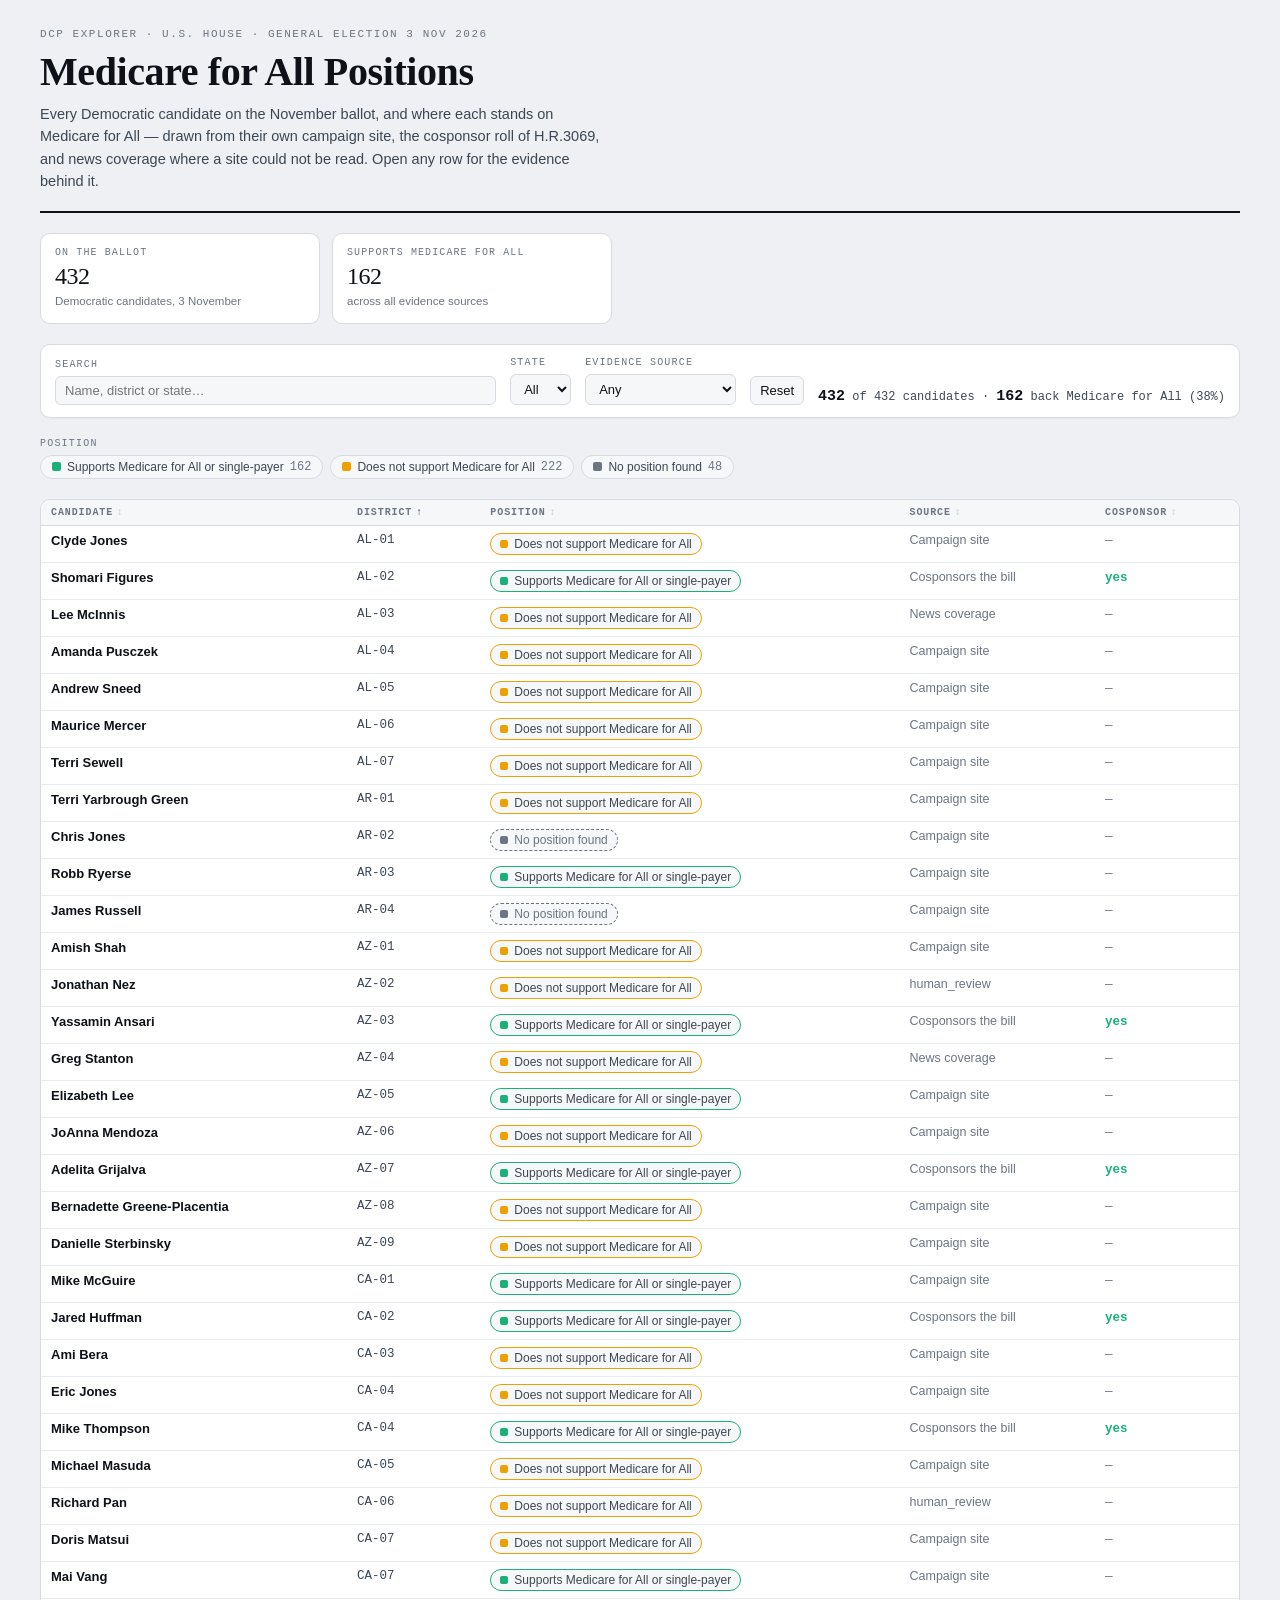
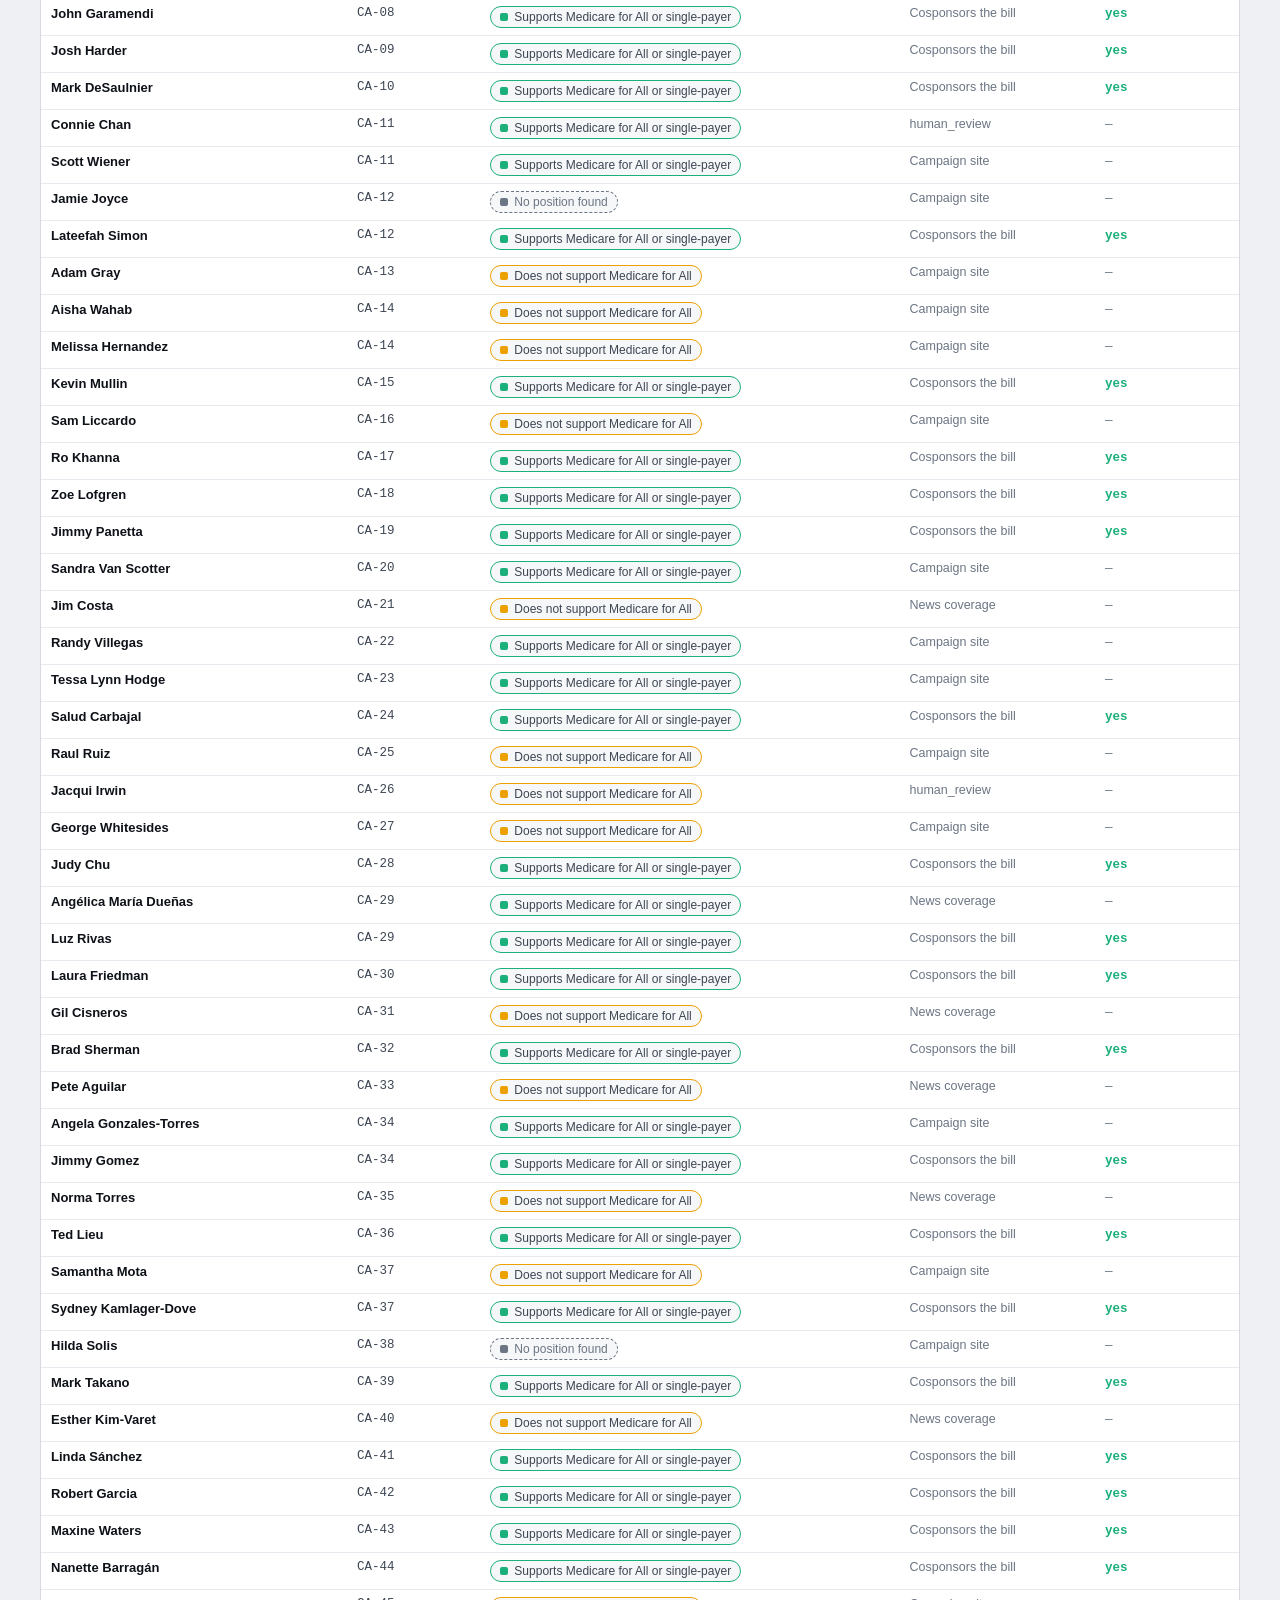
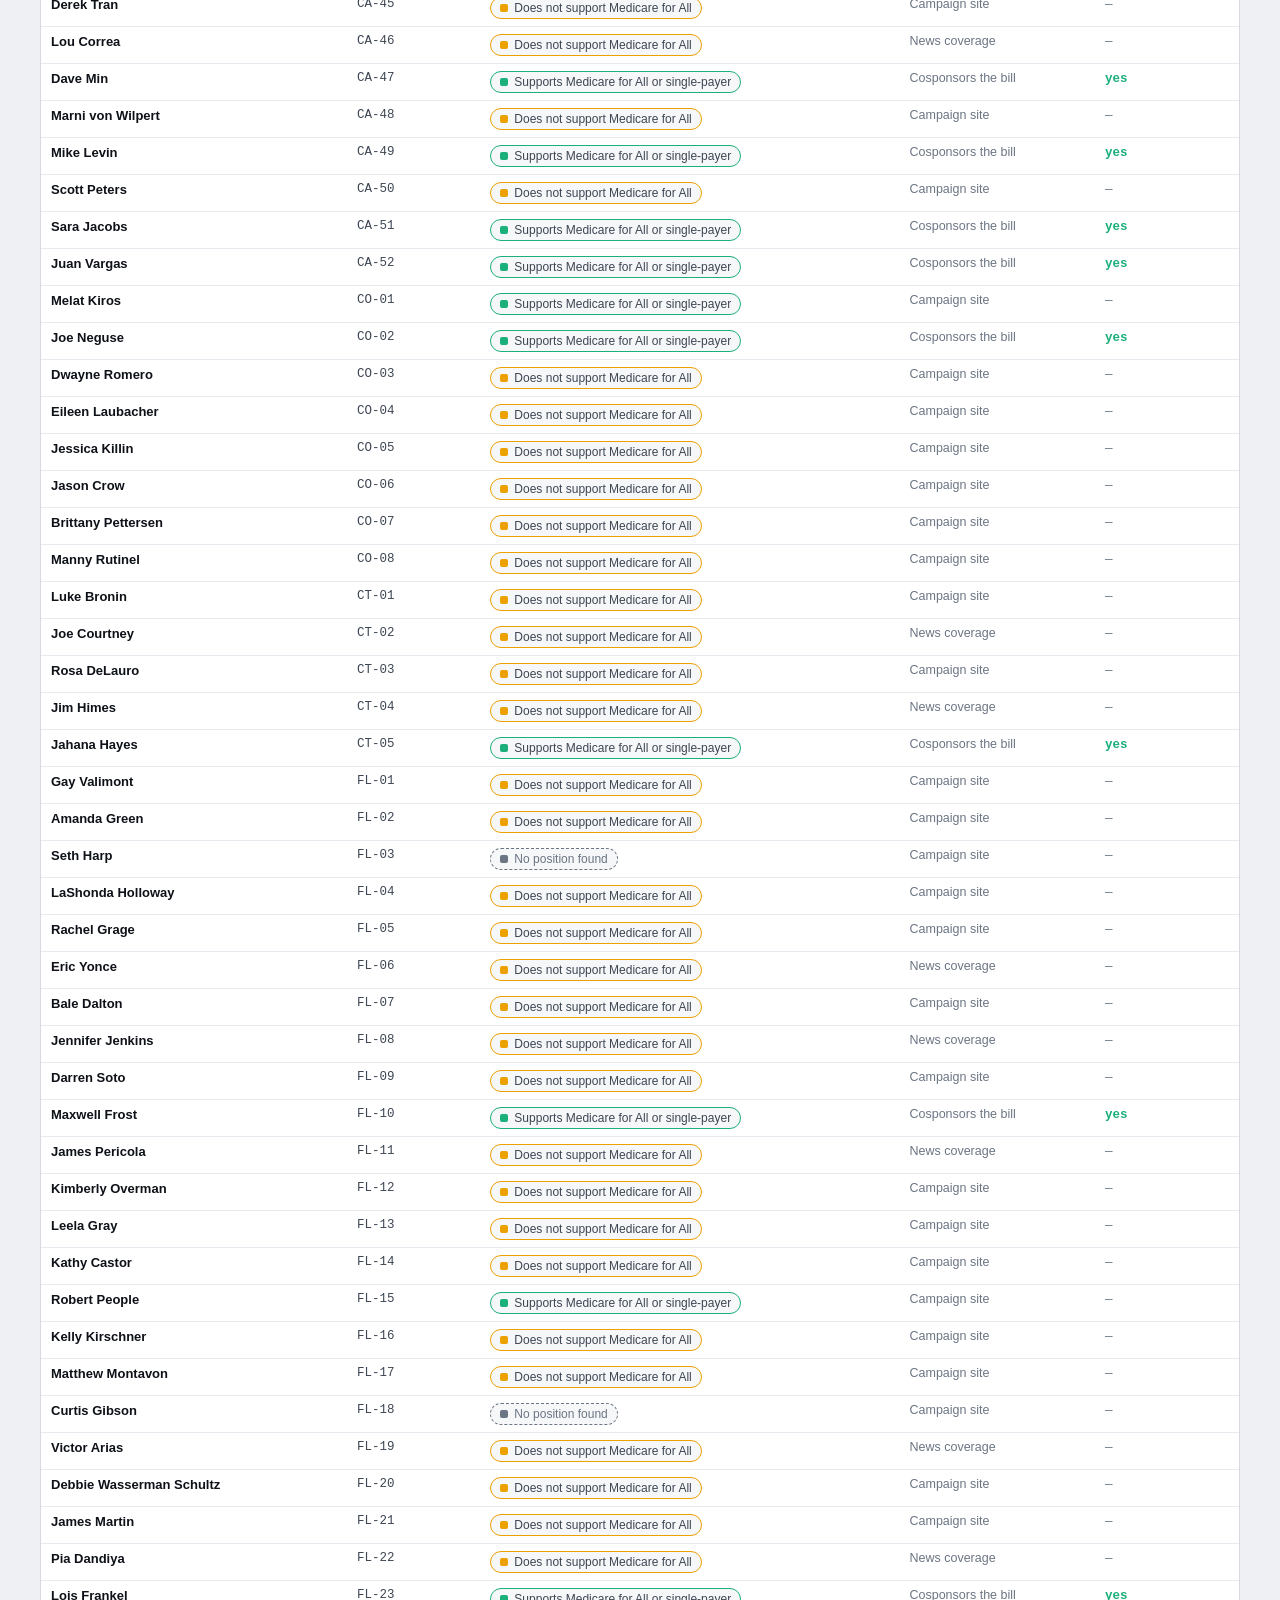
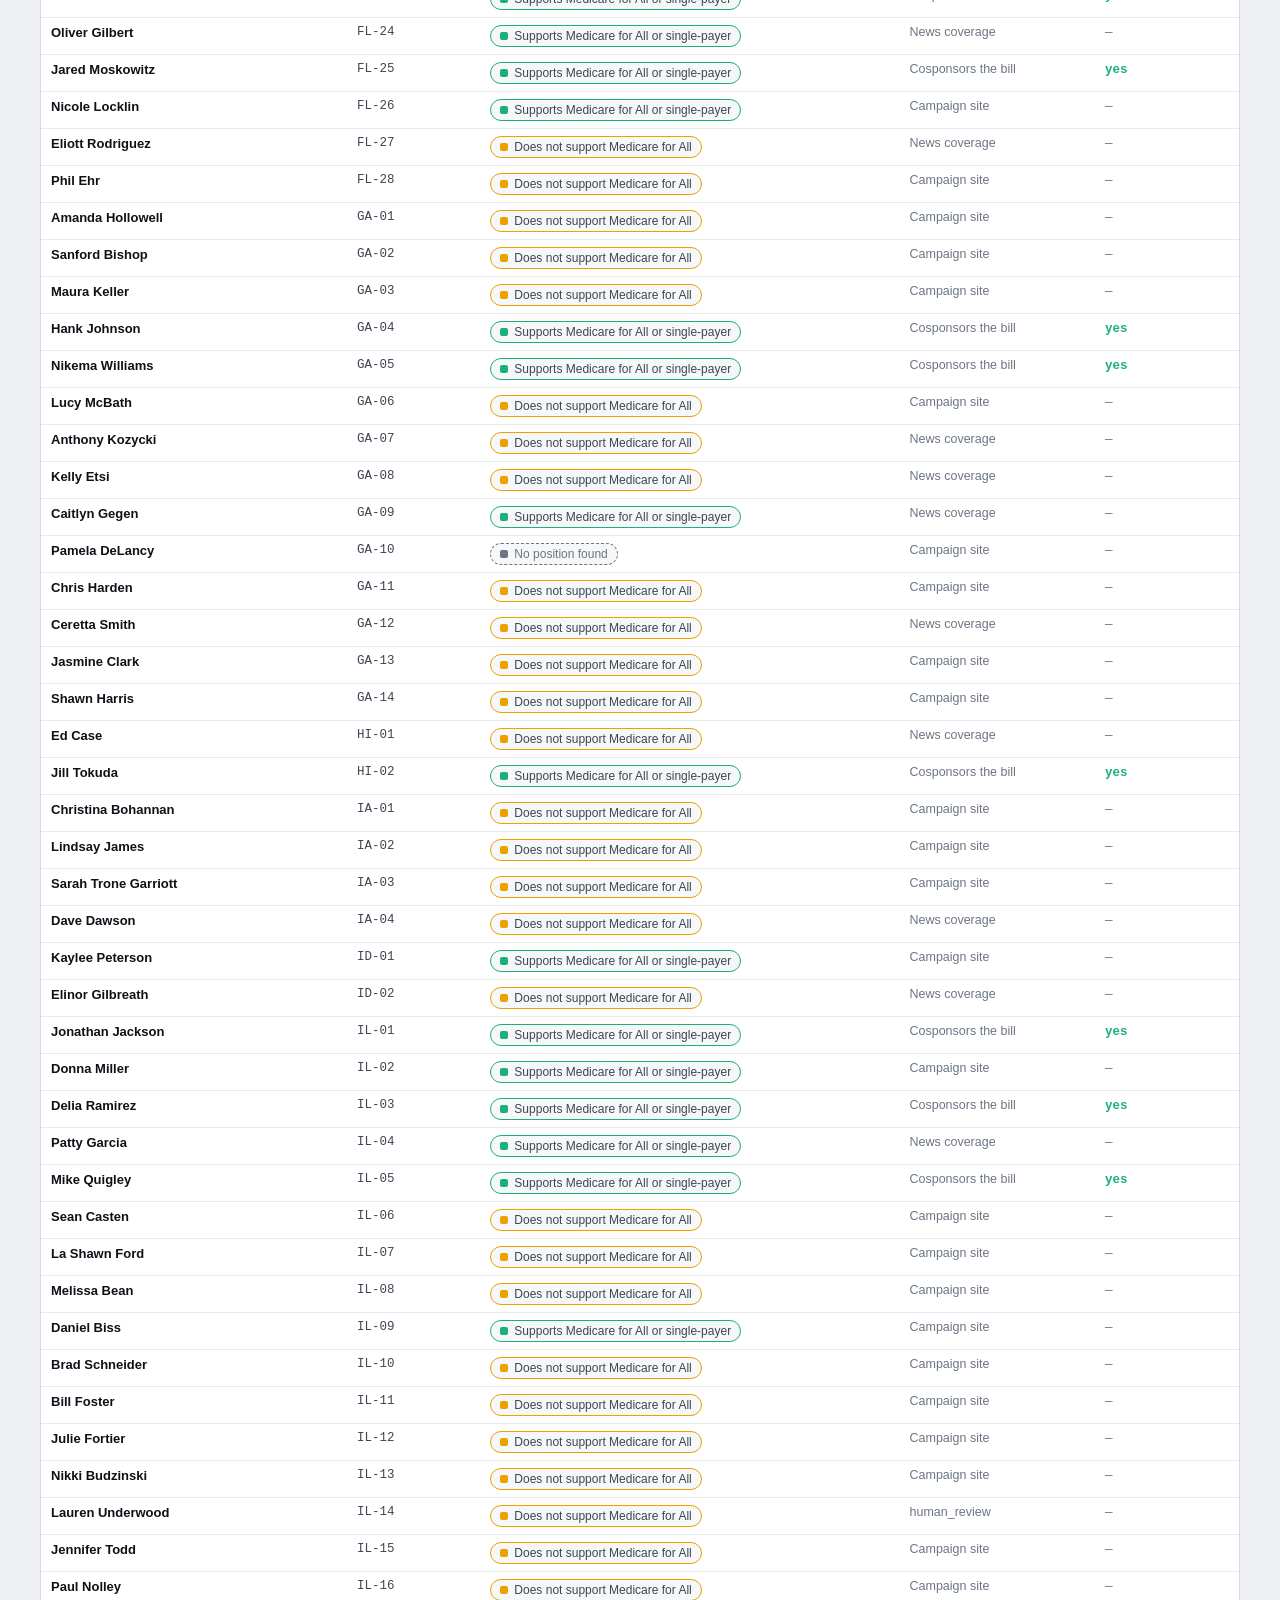
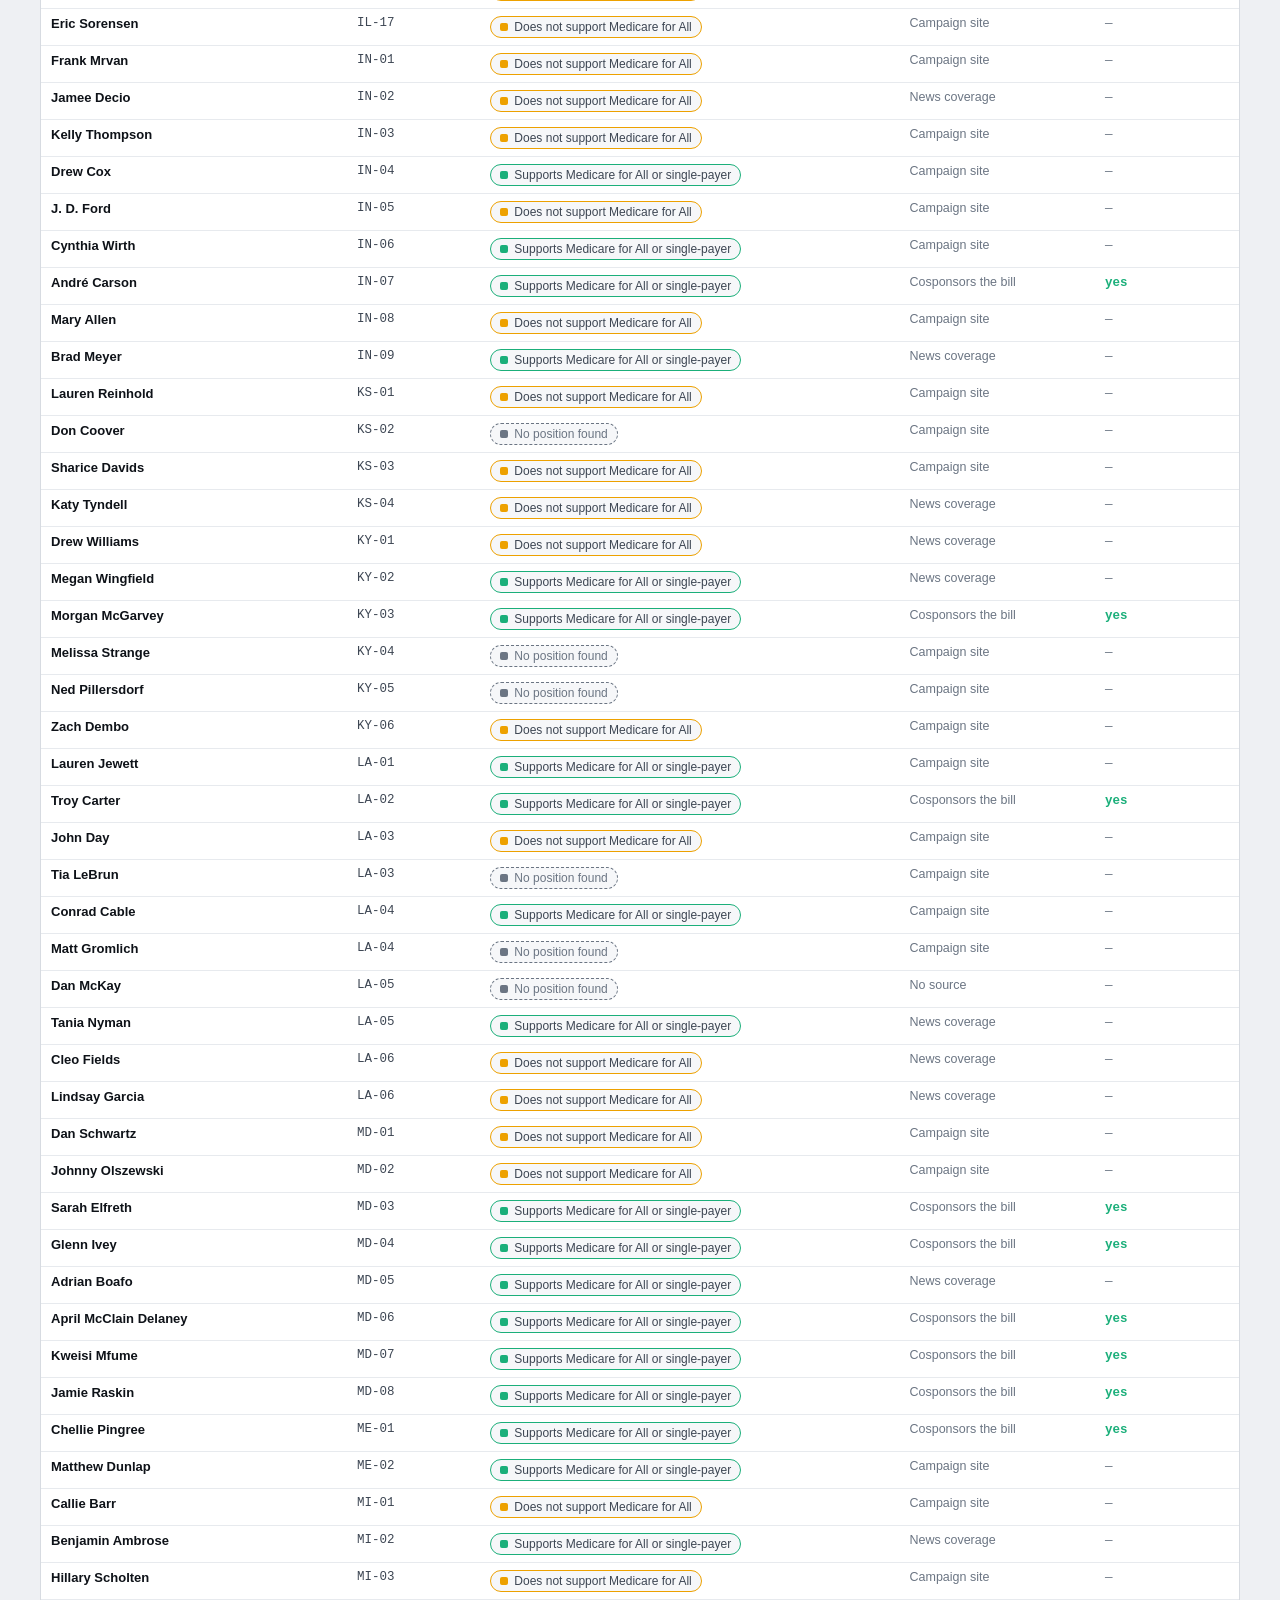
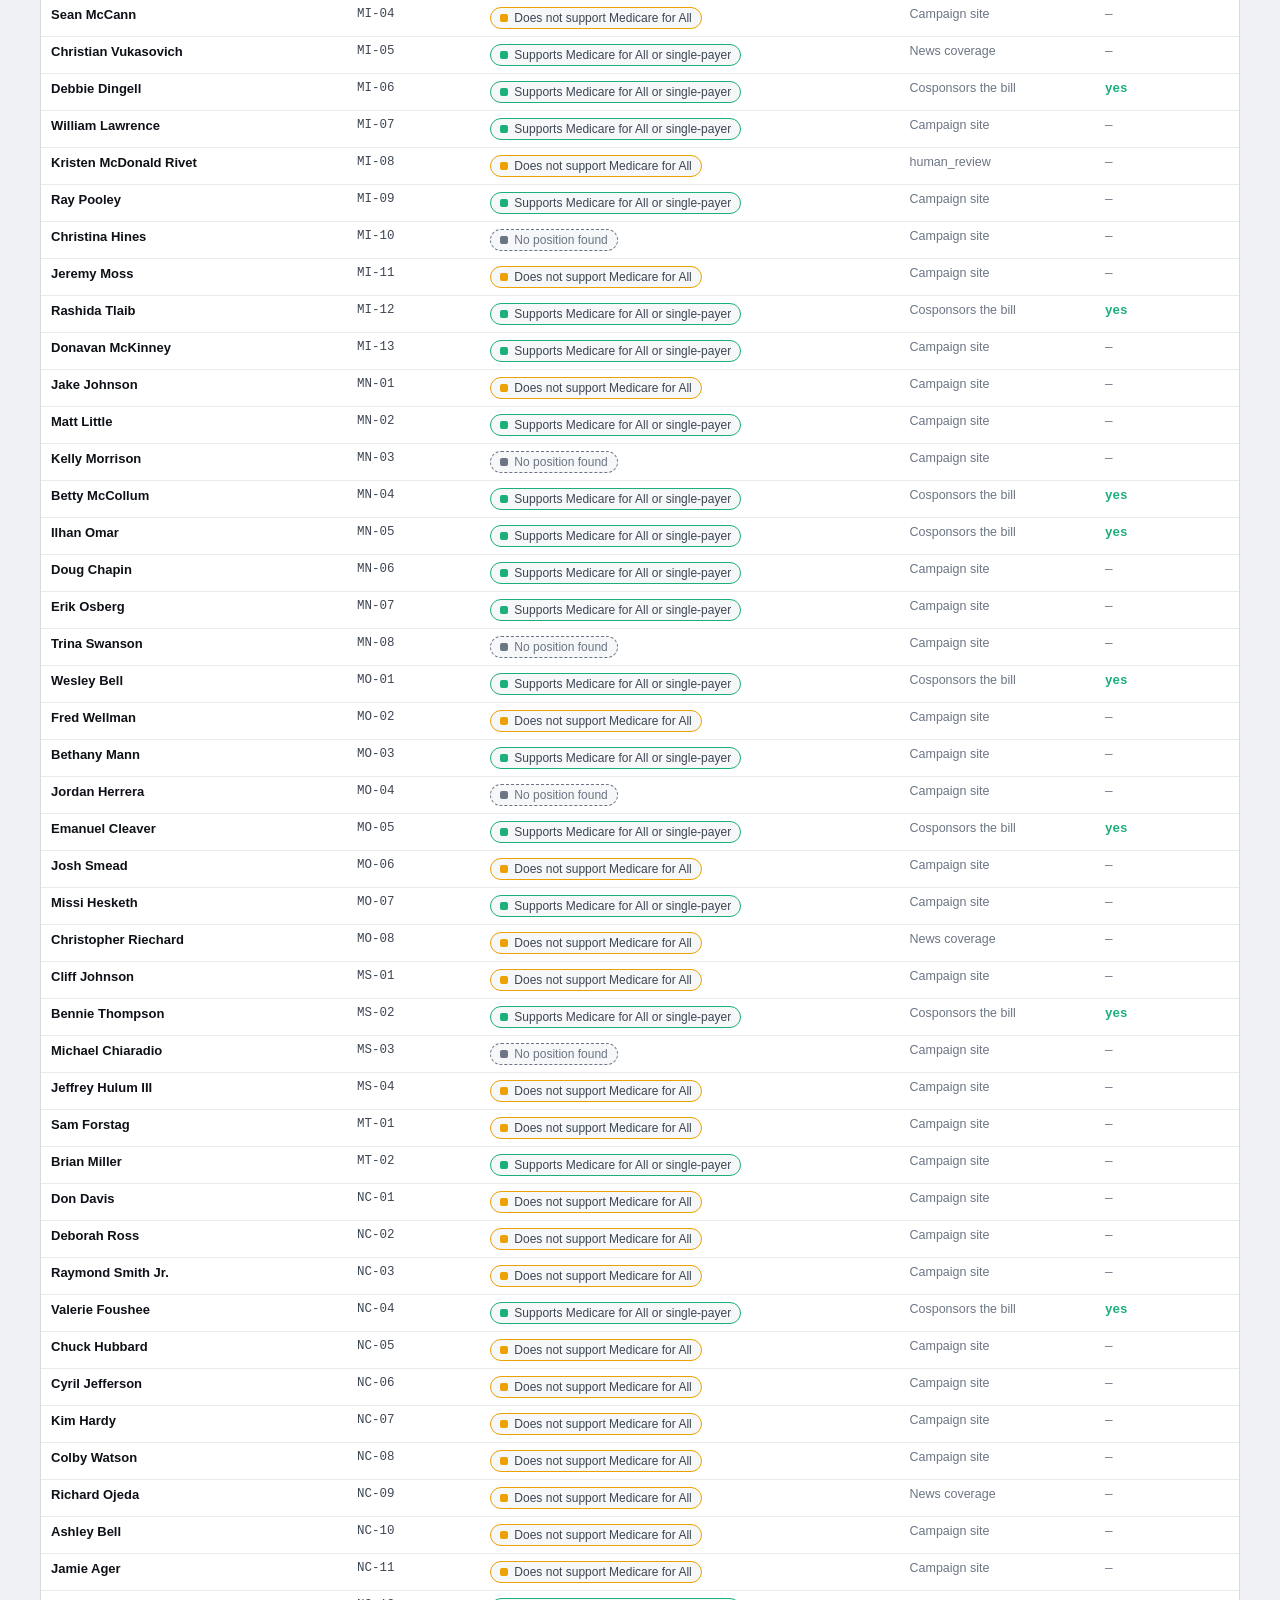
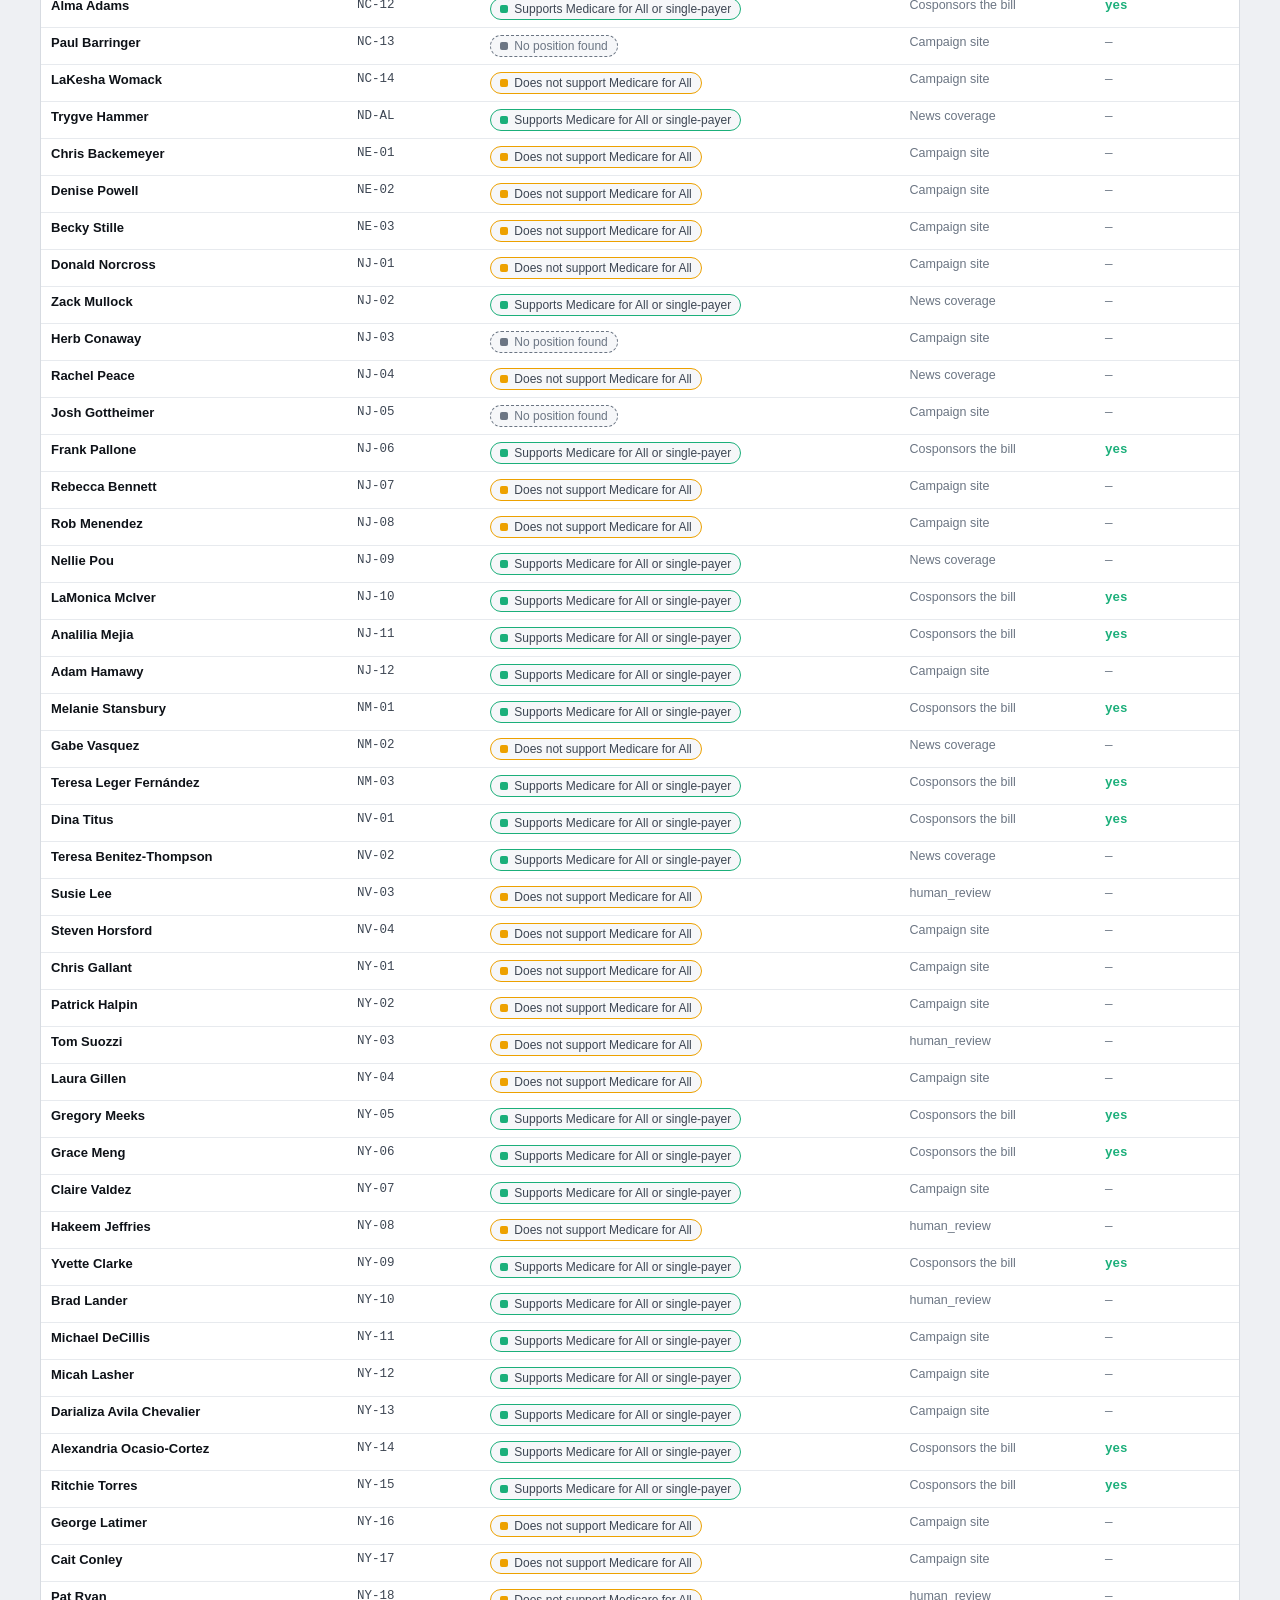
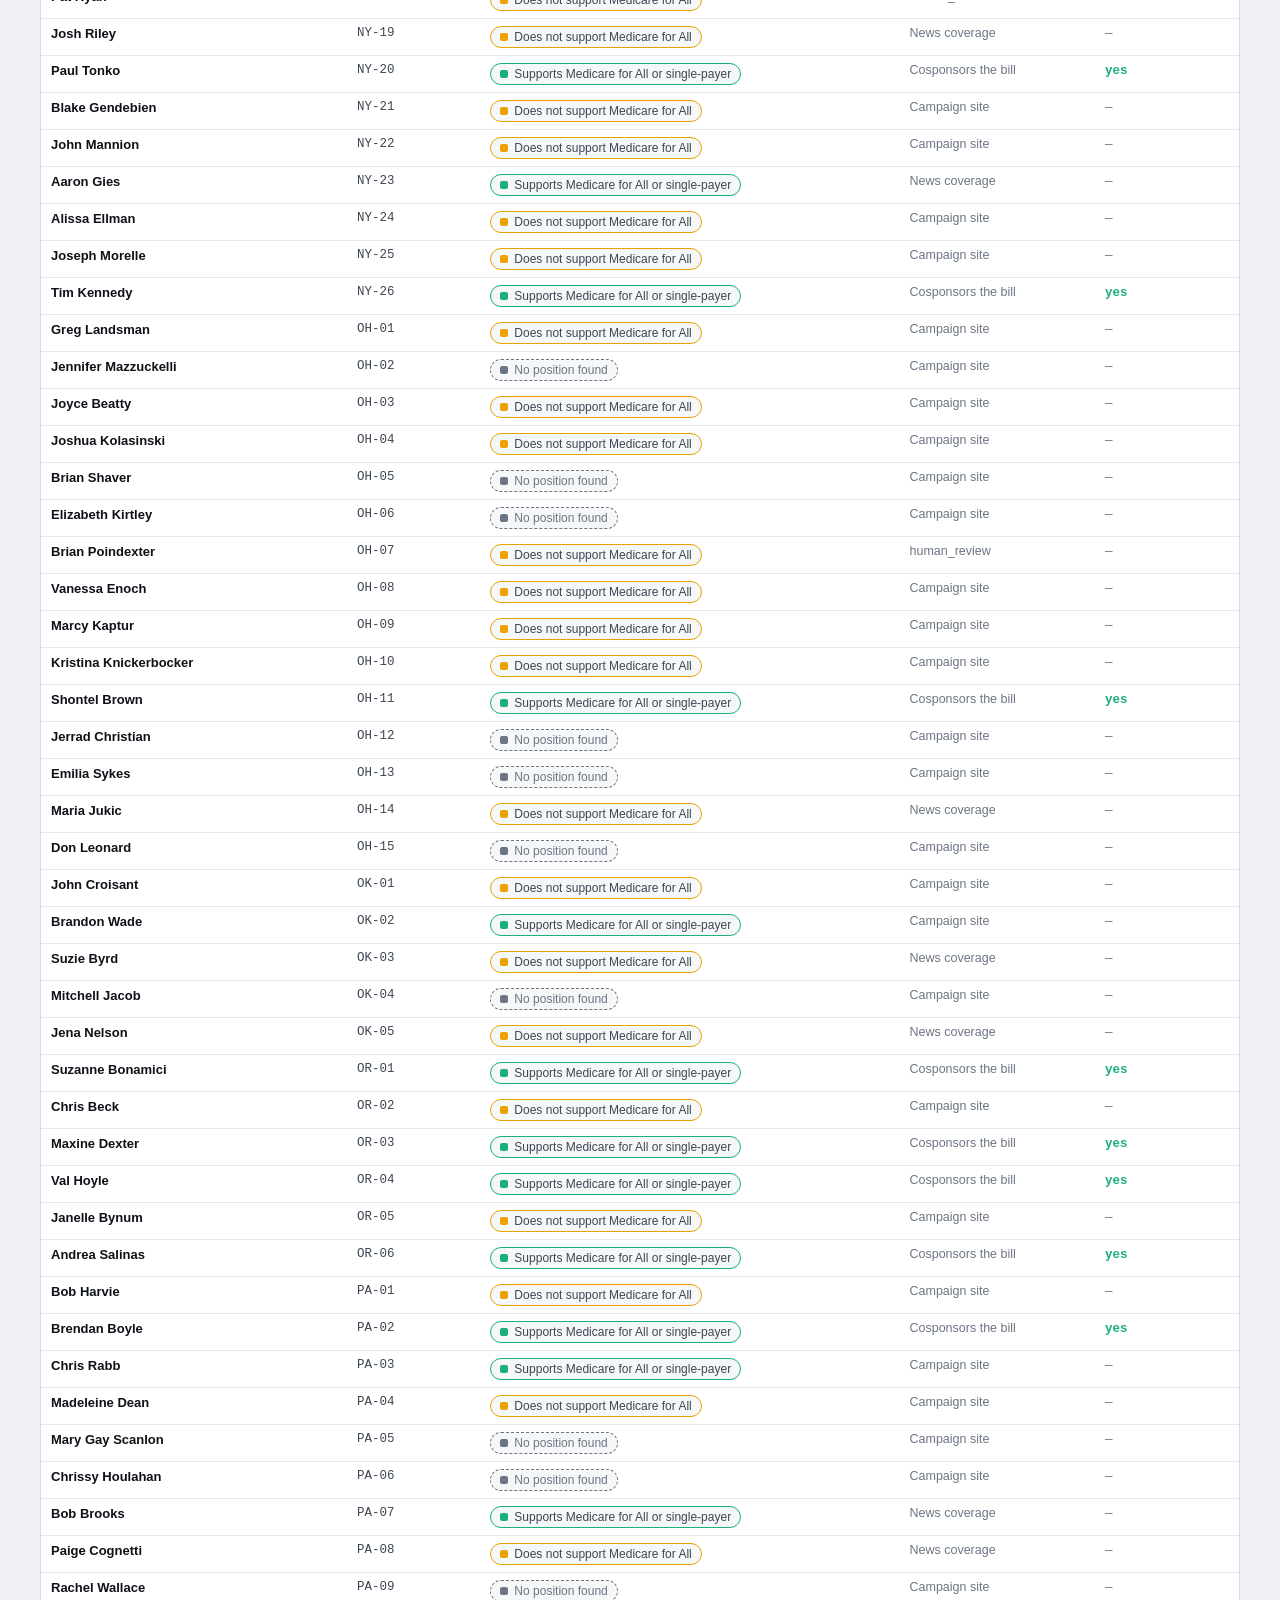
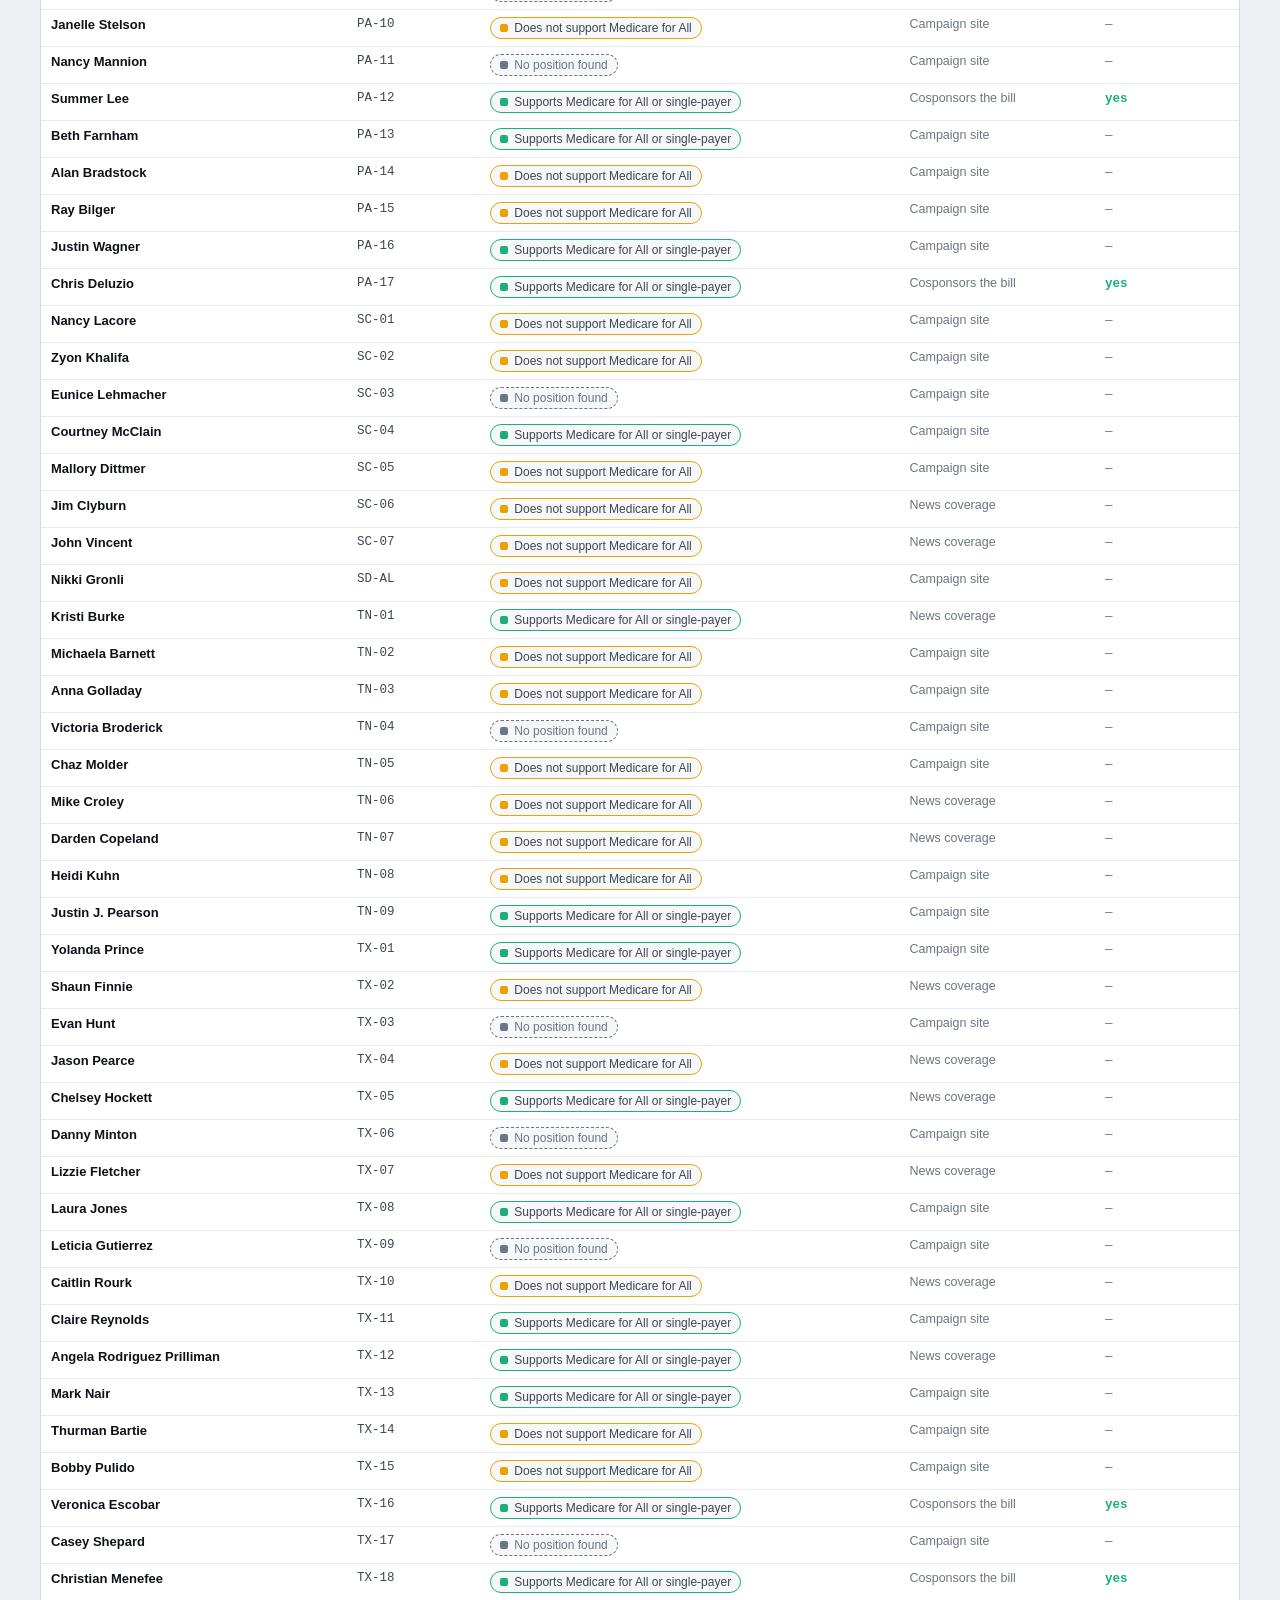
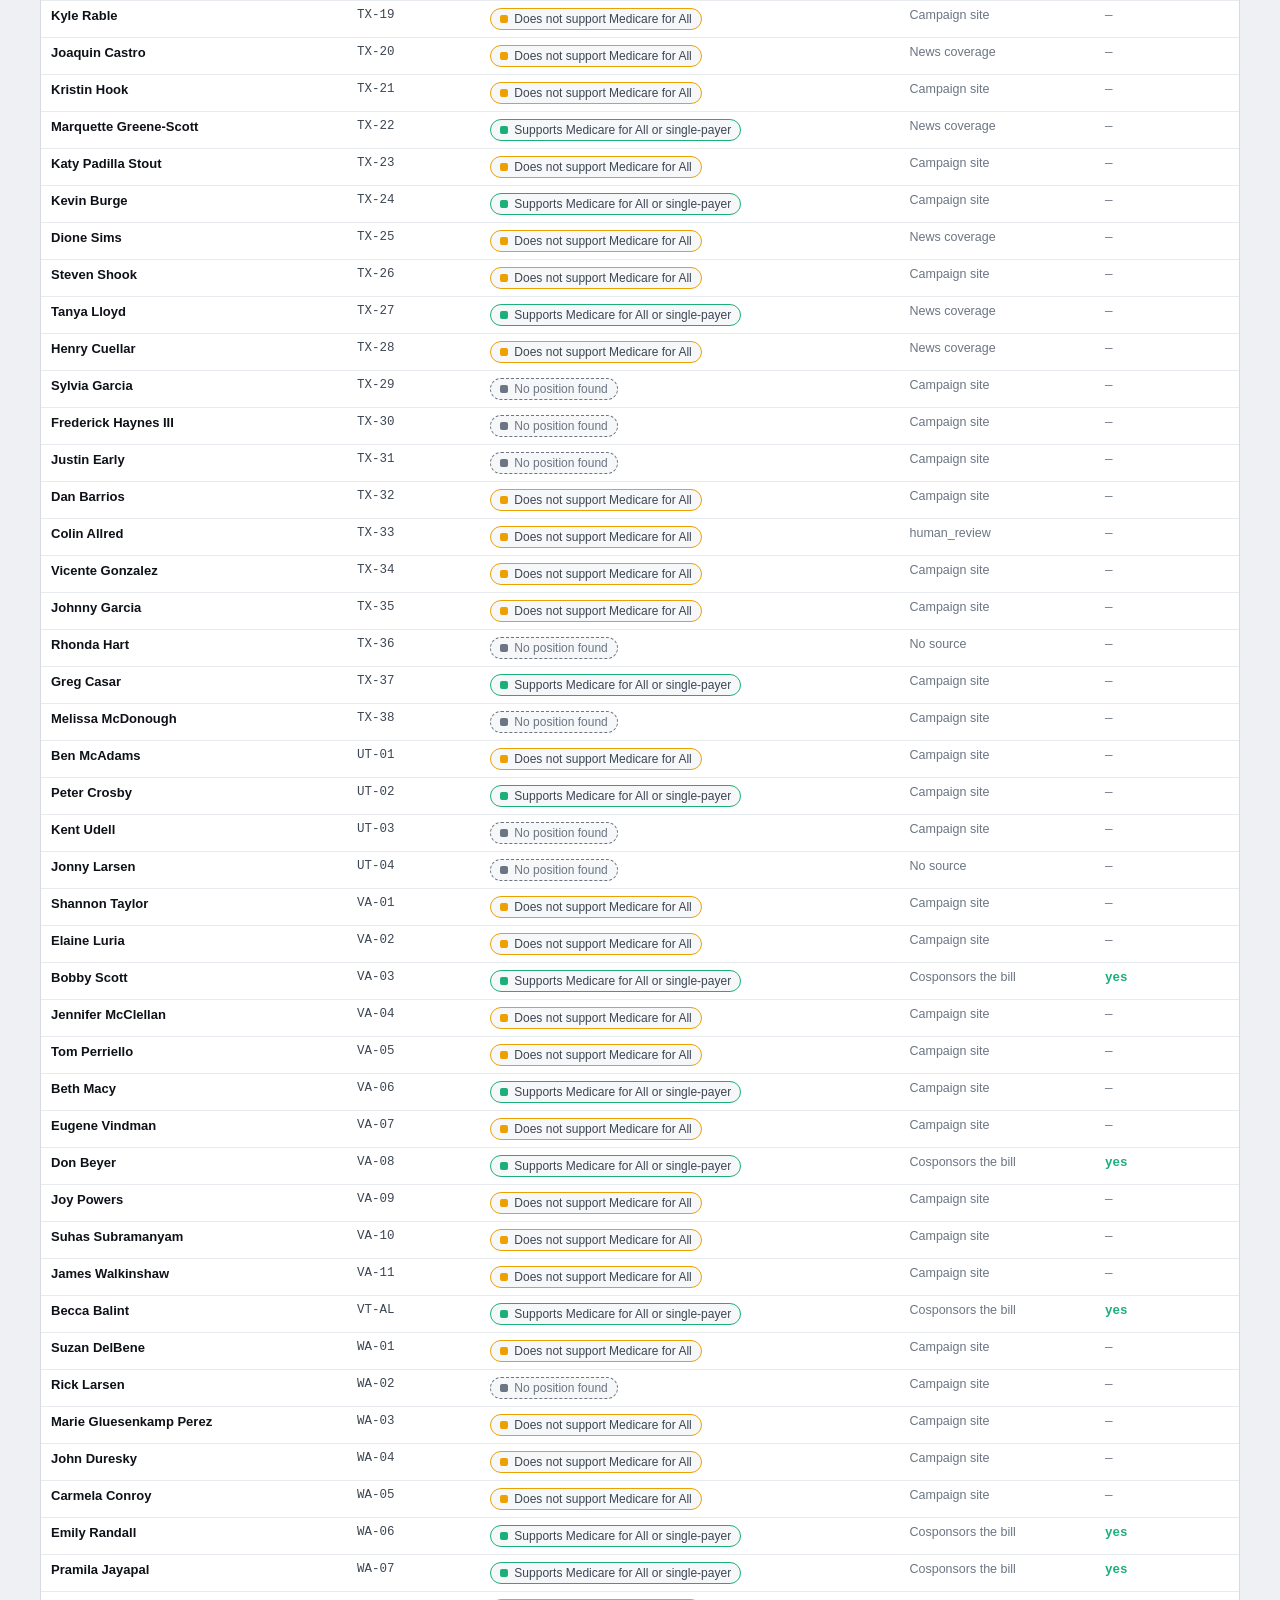
==== commit c2759447: "Reframe buckets by stance; make rules tolerant of word order Buckets are now stated as a stance rath" ====
--- a/docs/index.html
+++ b/docs/index.html
@@ -13,9 +13,9 @@
      detail. Green and neutral carry the meanings the house style already
      assigns them, and "no position / not found" is dashed because it is mostly
      absent data rather than a measured category. */
-  .b-m4a_or_single_payer  { --c: var(--s2); }
-  .b-aca_or_public_option { --c: var(--s3); }
-  .b-none_or_not_found    { --c: var(--ink-3); }
+  .b-supports_m4a         { --c: var(--s2); }
+  .b-does_not_support_m4a { --c: var(--s3); }
+  .b-no_position_found    { --c: var(--ink-3); }
 
   /* Tier colours, used only inside an expanded row. */
   .t-explicit_m4a           { --c: var(--s2); }
@@ -31,7 +31,7 @@
         color:var(--ink-2); background:var(--surface-2); border:1px solid var(--c);}
   .pill .sw{width:8px; height:8px; border-radius:2px; background:var(--c); flex:none;}
   .pill.t-unknown,
-  .pill.b-none_or_not_found{border-style:dashed; color:var(--ink-3);}
+  .pill.b-no_position_found{border-style:dashed; color:var(--ink-3);}
 
   /* House .stats is auto-fit for four or five tiles; with two it would stretch
      each to half the page width. Cap the track so the rail keeps its proportions. */
@@ -169,7 +169,7 @@
   "use strict";
   var DATA = null, rows = [], sortKey = "d", sortAsc = true;
   var state = { q: "", state: "", basis: "", tiers: new Set() };
-  var BUCKET_ORDER = ["m4a_or_single_payer","aca_or_public_option","none_or_not_found"];
+  var BUCKET_ORDER = ["supports_m4a","does_not_support_m4a","no_position_found"];
   var TIER_ORDER = ["explicit_m4a","single_payer_substance","public_option",
                     "aca_strengthen","no_coverage_position","opposed","unknown"];
 
@@ -319,7 +319,7 @@
     $("empty").hidden = !none;
     if (none) $("empty").textContent = "No candidates match those filters.";
 
-    var m4a = list.filter(function(r){ return r.bk === "m4a_or_single_payer"; }).length;
+    var m4a = list.filter(function(r){ return r.bk === "supports_m4a"; }).length;
     $("count").innerHTML = "<b>" + list.length + "</b> of " + rows.length + " candidates · <b>" +
                            m4a + "</b> back Medicare for All" +
                            (list.length ? " (" + Math.round(m4a / list.length * 100) + "%)" : "");
@@ -345,7 +345,7 @@
 
   function statTiles(s){
     [["On the ballot", s.total, "Democratic candidates, 3 November"],
-     ["Medicare for All or single-payer", s.buckets.m4a_or_single_payer,
+     ["Supports Medicare for All", s.buckets.supports_m4a,
       "across all evidence sources"]
     ].forEach(function(t){
       var d = document.createElement("div");
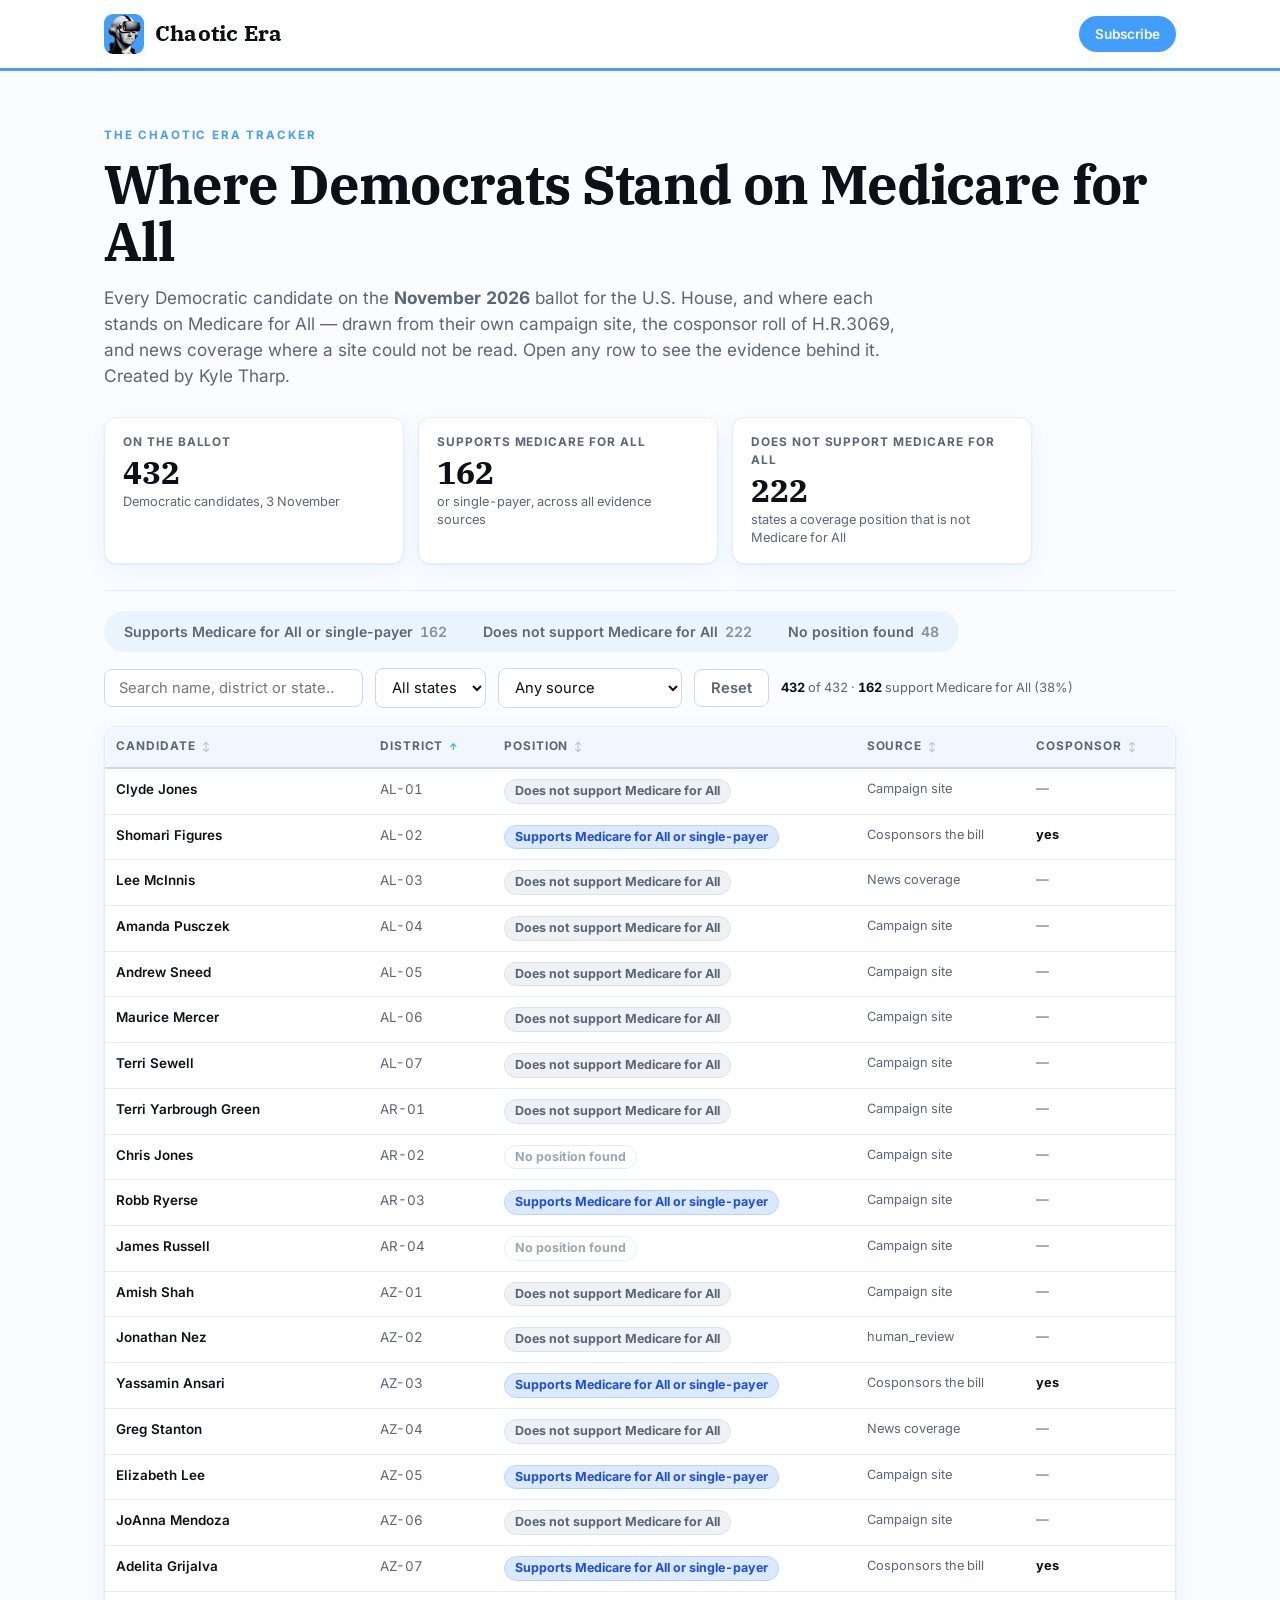
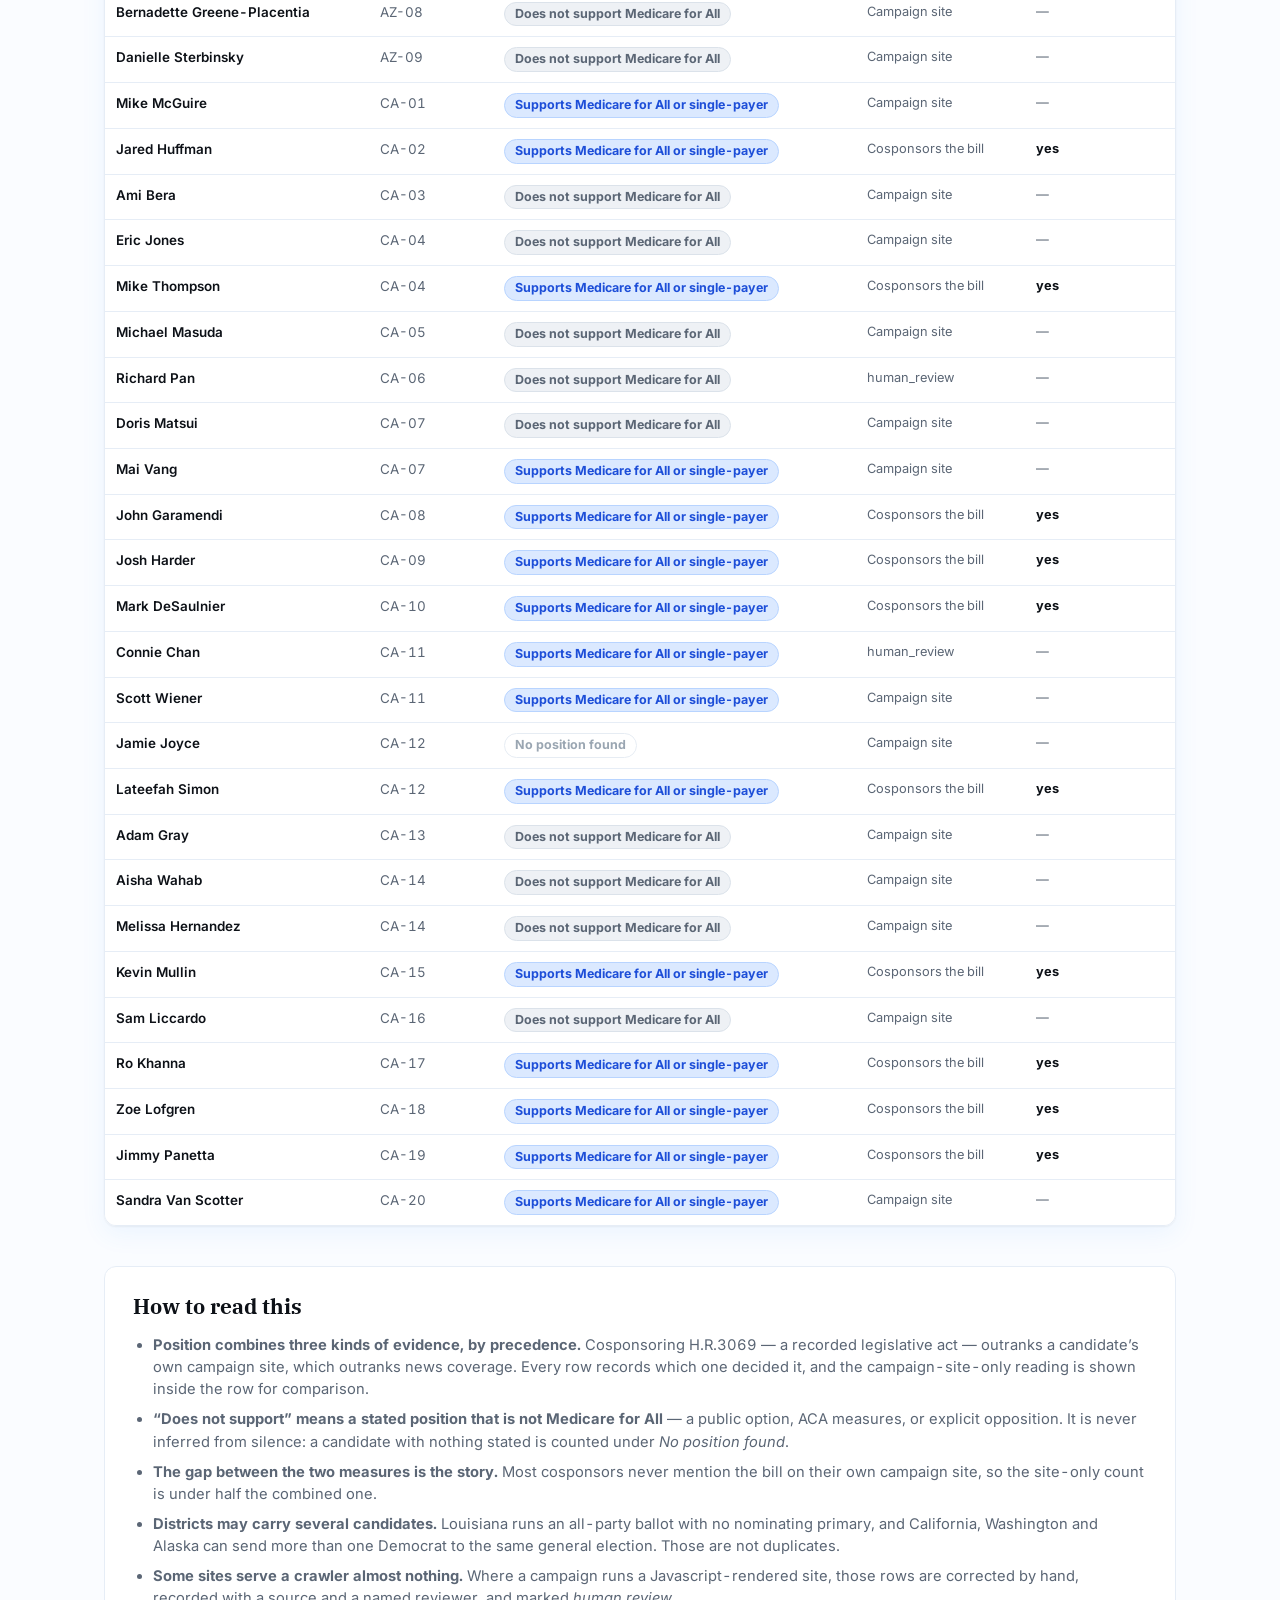
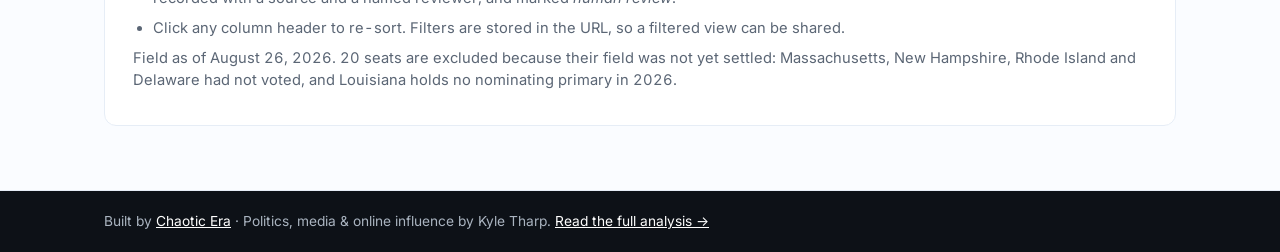
==== commit 62bf431d: "Rebrand to Chaotic Era; add a "does not support" stat card Adds the third stat card as asked, and re" ====
--- a/docs/index.html
+++ b/docs/index.html
@@ -1,445 +1,380 @@
 <!doctype html>
 <html lang="en">
-<head>
-<meta charset="utf-8">
-<meta name="viewport" content="width=device-width, initial-scale=1">
-<title>Medicare for All Positions — DCP Explorer</title>
-<meta name="description" content="Searchable dashboard of every Democratic U.S. House candidate on the November 2026 ballot and their position on Medicare for All, sourced from campaign sites, the cosponsor roll and news coverage.">
-<link rel="icon" href="data:image/svg+xml,<svg xmlns='http://www.w3.org/2000/svg' viewBox='0 0 100 100'><text y='.9em' font-size='90'>&#129658;</text></svg>">
-<link rel="stylesheet" href="house.css">
-<style>
-  /* --- the position scale -------------------------------------------------
-     Three buckets in the table and filters; the finer tier is kept in the row
-     detail. Green and neutral carry the meanings the house style already
-     assigns them, and "no position / not found" is dashed because it is mostly
-     absent data rather than a measured category. */
-  .b-supports_m4a         { --c: var(--s2); }
-  .b-does_not_support_m4a { --c: var(--s3); }
-  .b-no_position_found    { --c: var(--ink-3); }
-
-  /* Tier colours, used only inside an expanded row. */
-  .t-explicit_m4a           { --c: var(--s2); }
-  .t-single_payer_substance { --c: var(--s1); }
-  .t-public_option          { --c: var(--s3); }
-  .t-aca_strengthen         { --c: var(--s5); }
-  .t-no_coverage_position   { --c: var(--ink-3); }
-  .t-opposed                { --c: var(--s4); }
-  .t-unknown                { --c: var(--ink-3); }
-
-  .pill{display:inline-flex; align-items:center; gap:6px; white-space:nowrap;
-        font-size:12px; padding:3px 9px; border-radius:999px;
-        color:var(--ink-2); background:var(--surface-2); border:1px solid var(--c);}
-  .pill .sw{width:8px; height:8px; border-radius:2px; background:var(--c); flex:none;}
-  .pill.t-unknown,
-  .pill.b-no_position_found{border-style:dashed; color:var(--ink-3);}
-
-  /* House .stats is auto-fit for four or five tiles; with two it would stretch
-     each to half the page width. Cap the track so the rail keeps its proportions. */
-  .stats{grid-template-columns:repeat(auto-fit,minmax(180px,280px)); justify-content:start;}
-
-  .search{flex:1 1 240px;}
-  .search input{width:100%;}
-  .tablewrap{background:var(--surface); border:1px solid var(--rule); border-radius:10px; overflow:hidden;}
-  .scroll{overflow-x:auto;}
-  thead th{position:sticky; top:0; background:var(--surface-2); z-index:5; white-space:nowrap;}
-  thead th button{all:unset; cursor:pointer; display:inline-flex; align-items:center; gap:4px;}
-  thead th button:hover{color:var(--ink);}
-  thead th .ar{opacity:.35;}
-  thead th[aria-sort] .ar{opacity:1; color:var(--chrome);}
-  tbody td{vertical-align:top;}
-  .nm{font-weight:600; color:var(--ink); font-size:13px;}
-  .dist{font-family:var(--mono); color:var(--ink-2); white-space:nowrap;}
-  .sub-s{display:none; font-size:10.5px; color:var(--ink-3);}
-  .src{color:var(--ink-3); white-space:nowrap;}
-  .co-y{font-family:var(--mono); color:var(--s2); font-weight:600;}
-  .co-n{font-family:var(--mono); color:var(--ink-3);}
-
-  tr.detail td{background:var(--surface-2); padding:0;}
-  .dbody{padding:14px 16px; display:flex; flex-direction:column; gap:12px; max-width:900px;}
-  .dgrid{display:grid; grid-template-columns:repeat(auto-fit,minmax(190px,1fr)); gap:12px;}
-  .dfield{display:flex; flex-direction:column; gap:3px; min-width:0;}
-  .dfield .k{font-family:var(--mono); font-size:10px; letter-spacing:.11em; text-transform:uppercase; color:var(--ink-3);}
-  .dfield .v{font-size:12.5px; color:var(--ink-2); word-break:break-word;}
-  blockquote.q{margin:0; padding:11px 13px; background:var(--surface); border:1px solid var(--rule);
-               border-left:3px solid var(--chrome); border-radius:0 8px 8px 0;
-               font-family:var(--display); font-size:14.5px; line-height:1.45; color:var(--ink);}
-  .qmeta{font-family:var(--mono); font-size:10.5px; color:var(--ink-3); margin-top:6px;}
-  .flag{font-size:12.2px; color:var(--ink-2); background:var(--chrome-soft);
-        border-left:3px solid var(--s3); border-radius:0 6px 6px 0; padding:8px 11px;}
-  .srcs{display:flex; flex-direction:column; gap:3px; font-size:12px;}
-
-  .empty{padding:44px 16px; text-align:center; color:var(--ink-3); font-size:13px;}
-  footer{border-top:1px solid var(--rule); padding-top:14px; font-size:12.5px; color:var(--ink-3);}
-  footer p{margin:0 0 7px; line-height:1.55; max-width:88ch;}
-  code{font-family:var(--mono); font-size:.9em; background:var(--surface-2); border:1px solid var(--rule-2); border-radius:3px; padding:1px 4px;}
-
-  @media(max-width:760px){
-    .sub-s{display:block;}
-    .hide-s{display:none;}
-    .count{margin-left:0; text-align:left;}
-  }
-</style>
-</head>
-<body>
-<div class="wrap">
-
-  <header class="masthead">
-    <div class="eyebrow">DCP Explorer · U.S. House · General election 3 Nov 2026</div>
-    <h1>Medicare for All Positions</h1>
-    <p class="sub">
-      Every Democratic candidate on the November ballot, and where each stands on Medicare
-      for All — drawn from their own campaign site, the cosponsor roll of H.R.3069, and news
-      coverage where a site could not be read. Open any row for the evidence behind it.
-    </p>
-  </header>
-
-  <section class="stats" id="stats" aria-label="Summary"></section>
-
-  <div class="filters">
-    <div class="fgroup search">
-      <label class="flabel" for="q">Search</label>
-      <input id="q" type="search" placeholder="Name, district or state…" autocomplete="off" spellcheck="false">
-    </div>
-    <div class="fgroup">
-      <label class="flabel" for="state">State</label>
-      <select id="state"><option value="">All</option></select>
-    </div>
-    <div class="fgroup">
-      <label class="flabel" for="basis">Evidence source</label>
-      <select id="basis"><option value="">Any</option></select>
-    </div>
-    <div class="fgroup">
-      <span class="flabel">&nbsp;</span>
-      <button class="reset" id="clear" type="button">Reset</button>
-    </div>
-    <div class="count" id="count" role="status" aria-live="polite"></div>
-  </div>
-
-  <div class="fgroup">
-    <span class="flabel">Position</span>
-    <div class="chips" id="tiers" role="group" aria-label="Filter by position"></div>
-  </div>
-
-  <div class="tablewrap">
-    <div class="scroll">
-      <table>
-        <thead>
-          <tr>
-            <th data-k="n"><button type="button">Candidate <span class="ar">↕</span></button></th>
-            <th data-k="d"><button type="button">District <span class="ar">↕</span></button></th>
-            <th data-k="t"><button type="button">Position <span class="ar">↕</span></button></th>
-            <th data-k="b" class="hide-s"><button type="button">Source <span class="ar">↕</span></button></th>
-            <th data-k="co" class="hide-s"><button type="button">Cosponsor <span class="ar">↕</span></button></th>
-          </tr>
-        </thead>
-        <tbody id="rows"></tbody>
-      </table>
-    </div>
-    <div class="empty" id="empty" hidden></div>
-  </div>
-
-  <div class="caveats">
-    <h2>Reading this well</h2>
-    <ul>
-      <li><b>Position combines three kinds of evidence by precedence.</b> Cosponsoring the
-        bill — a recorded legislative act — outranks a candidate’s own campaign site, which
-        outranks news coverage. Every row records which one decided it, and the
-        campaign-site-only reading is shown inside the row for comparison.</li>
-      <li><b>That gap is the finding.</b> Most cosponsors never mention the bill to voters,
-        so the campaign-site number is less than half the combined one.</li>
-      <li><b>Districts may carry several candidates.</b> Louisiana runs an all-party ballot
-        with no nominating primary, and California, Washington and Alaska can send more than
-        one Democrat to the same general election. Those are not duplicates.</li>
-      <li><b>News-sourced rows are the weakest evidence</b> and are labelled in the row
-        detail, including where a source was thin or contradictory.</li>
-    </ul>
-  </div>
-
-  <footer>
-    <p><a href="analysis.html"><b>Read the written analysis →</b></a> — what the numbers mean,
-       how positions are classified, and where the dataset stops.</p>
-    <p id="gen"></p>
-    <p>Built from <code>results/2026-08-26/</code> in this repository. Full data, evidence
-       quotes and the review queue are in <code>candidates.csv</code>.</p>
-  </footer>
-</div>
-
-<script>
-(function () {
-  "use strict";
-  var DATA = null, rows = [], sortKey = "d", sortAsc = true;
-  var state = { q: "", state: "", basis: "", tiers: new Set() };
-  var BUCKET_ORDER = ["supports_m4a","does_not_support_m4a","no_position_found"];
-  var TIER_ORDER = ["explicit_m4a","single_payer_substance","public_option",
-                    "aca_strengthen","no_coverage_position","opposed","unknown"];
-
-  function $(id){ return document.getElementById(id); }
-  function esc(s){
-    return String(s == null ? "" : s).replace(/[&<>"']/g, function(c){
-      return {"&":"&amp;","<":"&lt;",">":"&gt;",'"':"&quot;","'":"&#39;"}[c];
-    });
-  }
-
-  function readHash(){
-    var p = new URLSearchParams(location.hash.slice(1));
-    state.q = p.get("q") || "";
-    state.state = p.get("state") || "";
-    state.basis = p.get("basis") || "";
-    state.tiers = new Set((p.get("tier") || "").split(",").filter(Boolean));
-    if (p.get("sort")) { sortKey = p.get("sort"); sortAsc = p.get("dir") !== "desc"; }
-  }
-  function writeHash(){
-    var p = new URLSearchParams();
-    if (state.q) p.set("q", state.q);
-    if (state.state) p.set("state", state.state);
-    if (state.basis) p.set("basis", state.basis);
-    if (state.tiers.size) p.set("tier", Array.from(state.tiers).join(","));
-    if (sortKey !== "d" || !sortAsc) { p.set("sort", sortKey); p.set("dir", sortAsc ? "asc" : "desc"); }
-    var s = p.toString();
-    history.replaceState(null, "", s ? "#" + s : location.pathname);
-  }
-
-  function textMatch(r){
-    if (!state.q) return true;
-    return (r.n + " " + r.d + " " + r.s).toLowerCase().indexOf(state.q.toLowerCase()) !== -1;
-  }
-  function matches(r){
-    if (state.state && r.s !== state.state) return false;
-    if (state.basis && r.b !== state.basis) return false;
-    if (state.tiers.size && !state.tiers.has(r.bk)) return false;
-    return textMatch(r);
-  }
-  function sorted(list){
-    var k = sortKey;
-    return list.slice().sort(function(a,b){
-      var x = a[k], y = b[k];
-      if (k === "t") { x = BUCKET_ORDER.indexOf(a.bk); y = BUCKET_ORDER.indexOf(b.bk); }
-      if (k === "co") { x = a.co ? 0 : 1; y = b.co ? 0 : 1; }
-      if (x < y) return sortAsc ? -1 : 1;
-      if (x > y) return sortAsc ? 1 : -1;
-      return a.d < b.d ? -1 : a.d > b.d ? 1 : 0;
-    });
-  }
-
-  function pill(t){
-    return '<span class="pill t-' + t + '"><i class="sw"></i>' +
-           esc(DATA.tier_labels[t] || t) + "</span>";
-  }
-
-  function bucketPill(bk){
-    return '<span class="pill b-' + bk + '"><i class="sw"></i>' +
-           esc(DATA.bucket_labels[bk] || bk) + "</span>";
-  }
-
-  function detailHTML(r){
-    var o = '<div class="dbody">';
-    if (r.q) {
-      o += "<div><blockquote class=\"q\">" + esc(r.q) + "</blockquote>" +
-           '<div class="qmeta">rule ' + esc(r.qr) + " · " +
-           (r.qu ? '<a href="' + esc(r.qu) + '" target="_blank" rel="noopener">' + esc(r.qu) + "</a>"
-                 : "no page recorded") + "</div></div>";
-    }
-    if (r.sn) {
-      var weak = /WEAK|CONFLICT|HEDGED|NOTE|NAME|ROSTER/.test(r.sn);
-      o += '<div class="' + (weak ? "flag" : "dfield") + '">' +
-           (weak ? esc(r.sn)
-                 : '<span class="k">From news coverage' +
-                   (r.sc ? " · confidence " + r.sc.toFixed(2) : "") + '</span>' +
-                   '<span class="v">' + esc(r.sn) + "</span>") +
-           "</div>";
-    }
-    if (r.ss && r.ss.length) {
-      o += '<div class="dfield"><span class="k">Sources</span><span class="srcs">';
-      r.ss.forEach(function(u){
-        o += '<a href="' + esc(u) + '" target="_blank" rel="noopener">' + esc(u) + "</a>";
-      });
-      o += "</span></div>";
-    }
-    o += '<div class="dgrid">' +
-         '<div class="dfield"><span class="k">Campaign site</span><span class="v">' +
-           (r.u ? '<a href="' + esc(r.u) + '" target="_blank" rel="noopener">' + esc(r.u) + "</a>" +
-                  (r.uc < 0.55 ? " (low match confidence " + r.uc.toFixed(2) + ")" : "")
-                : "none found") + "</span></div>" +
-         '<div class="dfield"><span class="k">Detailed position</span><span class="v">' +
-           pill(r.t) + "</span></div>" +
-         '<div class="dfield"><span class="k">Campaign site alone says</span><span class="v">' +
-           pill(r.st) + "</span></div>" +
-         '<div class="dfield"><span class="k">Cosponsors H.R.3069</span><span class="v">' +
-           (r.co ? "Yes" : "No") + "</span></div>";
-    if (r.rule && r.rule !== "party_nominee") {
-      o += '<div class="dfield"><span class="k">Ballot rule</span><span class="v">' +
-           esc(r.rule.replace(/_/g, " ")) + "</span></div>";
-    }
-    o += "</div>";
-    if (r.nt) o += '<div class="dfield"><span class="k">Classifier notes</span><span class="v">' + esc(r.nt) + "</span></div>";
-    (r.cf || []).forEach(function(c){ o += '<div class="flag">' + esc(c) + "</div>"; });
-    return o + "</div>";
-  }
-
-  function render(){
-    var list = sorted(rows.filter(matches));
-    var tb = $("rows");
-    tb.innerHTML = "";
-    var frag = document.createDocumentFragment();
-
-    list.forEach(function(r){
-      var tr = document.createElement("tr");
-      tr.className = "r";
-      tr.tabIndex = 0;
-      tr.setAttribute("aria-expanded", "false");
-      tr.innerHTML =
-        '<td><span class="nm">' + esc(r.n) + "</span></td>" +
-        '<td class="dist">' + esc(r.d) +
-          '<span class="sub-s">' + esc(DATA.basis_labels[r.b] || "") + "</span></td>" +
-        "<td>" + bucketPill(r.bk) + "</td>" +
-        '<td class="src hide-s">' + esc(DATA.basis_labels[r.b] || r.b) + "</td>" +
-        '<td class="hide-s"><span class="' + (r.co ? "co-y" : "co-n") + '">' +
-          (r.co ? "yes" : "—") + "</span></td>";
-
-      var det = document.createElement("tr");
-      det.className = "detail";
-      det.hidden = true;
-      det.innerHTML = '<td colspan="5">' + detailHTML(r) + "</td>";
-
-      function toggle(){
-        var open = tr.getAttribute("aria-expanded") === "true";
-        tr.setAttribute("aria-expanded", open ? "false" : "true");
-        det.hidden = open;
-      }
-      tr.addEventListener("click", toggle);
-      tr.addEventListener("keydown", function(e){
-        if (e.key === "Enter" || e.key === " ") { e.preventDefault(); toggle(); }
-      });
-      frag.appendChild(tr);
-      frag.appendChild(det);
-    });
-
-    tb.appendChild(frag);
-    var none = list.length === 0;
-    $("empty").hidden = !none;
-    if (none) $("empty").textContent = "No candidates match those filters.";
-
-    var m4a = list.filter(function(r){ return r.bk === "supports_m4a"; }).length;
-    $("count").innerHTML = "<b>" + list.length + "</b> of " + rows.length + " candidates · <b>" +
-                           m4a + "</b> back Medicare for All" +
-                           (list.length ? " (" + Math.round(m4a / list.length * 100) + "%)" : "");
-
-    // Chip counts respect the other active filters, not the whole dataset.
-    Array.prototype.forEach.call(document.querySelectorAll("#tiers .chip"), function(btn){
-      var t = btn.dataset.tier;
-      btn.querySelector(".x").textContent = rows.filter(function(r){
-        if (state.state && r.s !== state.state) return false;
-        if (state.basis && r.b !== state.basis) return false;
-        return textMatch(r) && r.bk === t;
-      }).length;
-    });
-
-    document.querySelectorAll("thead th").forEach(function(th){
-      if (th.dataset.k === sortKey) th.setAttribute("aria-sort", sortAsc ? "ascending" : "descending");
-      else th.removeAttribute("aria-sort");
-      var a = th.querySelector(".ar");
-      if (a) a.textContent = th.dataset.k === sortKey ? (sortAsc ? "↑" : "↓") : "↕";
-    });
-    writeHash();
-  }
-
-  function statTiles(s){
-    [["On the ballot", s.total, "Democratic candidates, 3 November"],
-     ["Supports Medicare for All", s.buckets.supports_m4a,
-      "across all evidence sources"]
-    ].forEach(function(t){
-      var d = document.createElement("div");
-      d.className = "stat";
-      d.innerHTML = '<span class="k">' + t[0] + '</span><span class="v">' + t[1] +
-                    '</span><span class="n">' + t[2] + "</span>";
-      $("stats").appendChild(d);
-    });
-  }
-
-  function buildControls(){
-    var host = $("tiers");
-    BUCKET_ORDER.forEach(function(t){
-      if (!rows.some(function(r){ return r.bk === t; })) return;
-      var b = document.createElement("button");
-      b.type = "button";
-      b.className = "chip b-" + t;
-      b.dataset.tier = t;
-      b.setAttribute("aria-pressed", state.tiers.has(t) ? "true" : "false");
-      b.innerHTML = '<i class="sw" style="background:var(--c)"></i>' +
-                    esc(DATA.bucket_labels[t] || t) + ' <span class="x"></span>';
-      b.addEventListener("click", function(){
-        if (state.tiers.has(t)) state.tiers.delete(t); else state.tiers.add(t);
-        b.setAttribute("aria-pressed", state.tiers.has(t) ? "true" : "false");
-        render();
-      });
-      host.appendChild(b);
-    });
-
-    Array.from(new Set(rows.map(function(r){ return r.s; }))).sort().forEach(function(s){
-      var o = document.createElement("option");
-      o.value = s; o.textContent = s;
-      $("state").appendChild(o);
-    });
-    Object.keys(DATA.basis_labels).forEach(function(k){
-      if (!rows.some(function(r){ return r.b === k; })) return;
-      var o = document.createElement("option");
-      o.value = k; o.textContent = DATA.basis_labels[k];
-      $("basis").appendChild(o);
-    });
-
-    $("state").value = state.state;
-    $("basis").value = state.basis;
-    $("q").value = state.q;
-
-    var timer;
-    $("q").addEventListener("input", function(e){
-      clearTimeout(timer);
-      var v = e.target.value;
-      timer = setTimeout(function(){ state.q = v.trim(); render(); }, 120);
-    });
-    $("q").addEventListener("keydown", function(e){
-      if (e.key === "Escape") { e.target.value = ""; state.q = ""; render(); }
-    });
-    $("state").addEventListener("change", function(e){ state.state = e.target.value; render(); });
-    $("basis").addEventListener("change", function(e){ state.basis = e.target.value; render(); });
-    $("clear").addEventListener("click", function(){
-      state = { q: "", state: "", basis: "", tiers: new Set() };
-      $("q").value = ""; $("state").value = ""; $("basis").value = "";
-      document.querySelectorAll("#tiers .chip").forEach(function(c){ c.setAttribute("aria-pressed","false"); });
-      render();
-    });
-    document.querySelectorAll("thead th").forEach(function(th){
-      var btn = th.querySelector("button");
-      if (!btn) return;
-      btn.addEventListener("click", function(){
-        var k = th.dataset.k;
-        if (sortKey === k) sortAsc = !sortAsc; else { sortKey = k; sortAsc = true; }
-        render();
-      });
-    });
-  }
-
-  fetch("data.json")
-    .then(function(r){ if (!r.ok) throw new Error("HTTP " + r.status); return r.json(); })
-    .then(function(d){
-      DATA = d;
-      rows = d.candidates;
-      readHash();
-      statTiles(d.summary);
-      buildControls();
-      var when = new Date(d.as_of + "T00:00:00Z");
-      $("gen").textContent =
-        "Field as of " + when.toLocaleDateString("en-GB", { day:"numeric", month:"long", year:"numeric", timeZone:"UTC" }) +
-        ". " + d.summary.unresolved_seats + " seats are excluded because their field was not yet settled: " +
-        "Massachusetts, New Hampshire, Rhode Island and Delaware had not voted, and Louisiana holds no nominating primary in 2026.";
-      render();
-    })
-    .catch(function(err){
-      $("empty").hidden = false;
-      $("empty").innerHTML = "Could not load <code>data.json</code> (" + esc(err.message) + "). " +
-        "This page reads its data over HTTP, so it must be served rather than opened from disk.";
-    });
-})();
-</script>
-</body>
+  <head>
+    <meta charset="utf-8" />
+    <meta name="viewport" content="width=device-width, initial-scale=1" />
+    <title>Medicare for All Tracker · Chaotic Era</title>
+    <meta
+      name="description"
+      content="Every Democratic candidate on the November 2026 U.S. House ballot and where each stands on Medicare for All, from campaign sites, the cosponsor roll and news coverage."
+    />
+    <link rel="icon" href="assets/logo.png" />
+    <link rel="preconnect" href="https://fonts.googleapis.com" />
+    <link rel="preconnect" href="https://fonts.gstatic.com" crossorigin />
+    <link
+      href="https://fonts.googleapis.com/css2?family=IBM+Plex+Serif:wght@500;600;700&family=Inter:wght@400;500;600;700&display=swap"
+      rel="stylesheet"
+    />
+    <link rel="stylesheet" href="styles.css" />
+  </head>
+  <body>
+    <header class="masthead">
+      <div class="masthead-inner">
+        <a class="brand" href="https://chaoticera.news" target="_blank" rel="noopener">
+          <img class="brand-logo" src="assets/logo.png" alt="Chaotic Era logo" width="40" height="40" />
+          <span class="brand-name">Chaotic Era</span>
+        </a>
+        <a class="subscribe-btn" href="https://chaoticera.news/subscribe" target="_blank" rel="noopener">
+          Subscribe
+        </a>
+      </div>
+    </header>
+
+    <main>
+      <section class="hero">
+        <p class="kicker">The Chaotic Era Tracker</p>
+        <h1>Where Democrats Stand on Medicare for All</h1>
+        <p class="dek">
+          Every Democratic candidate on the <strong>November 2026</strong> ballot for the U.S. House,
+          and where each stands on Medicare for All — drawn from their own campaign site, the
+          cosponsor roll of H.R.3069, and news coverage where a site could not be read. Open any row
+          to see the evidence behind it. Created by Kyle Tharp.
+        </p>
+      </section>
+
+      <section class="stats" id="stats" aria-label="Summary"></section>
+
+      <div class="controls">
+        <div class="tabs" id="tiers" role="group" aria-label="Filter by position"></div>
+        <div class="tools">
+          <label class="sr-only" for="q" style="position:absolute;width:1px;height:1px;overflow:hidden;clip:rect(0 0 0 0)">Search candidates</label>
+          <input class="search" id="q" type="search" placeholder="Search name, district or state…" autocomplete="off" spellcheck="false" />
+          <select id="state" aria-label="Filter by state"><option value="">All states</option></select>
+          <select id="basis" aria-label="Filter by evidence source"><option value="">Any source</option></select>
+          <button class="btn" id="clear" type="button">Reset</button>
+          <span class="meta" id="count" role="status" aria-live="polite"></span>
+        </div>
+      </div>
+
+      <div class="table-wrap">
+        <table>
+          <thead>
+            <tr>
+              <th class="sortable" data-k="n">Candidate</th>
+              <th class="sortable" data-k="d">District</th>
+              <th class="sortable" data-k="t">Position</th>
+              <th class="sortable hide-s" data-k="b">Source</th>
+              <th class="sortable hide-s" data-k="co">Cosponsor</th>
+            </tr>
+          </thead>
+          <tbody id="rows"></tbody>
+        </table>
+      </div>
+      <div class="empty" id="empty" hidden></div>
+
+      <section class="methodology">
+        <h2>How to read this</h2>
+        <ul>
+          <li>
+            <strong>Position combines three kinds of evidence, by precedence.</strong> Cosponsoring
+            H.R.3069 — a recorded legislative act — outranks a candidate’s own campaign site, which
+            outranks news coverage. Every row records which one decided it, and the
+            campaign-site-only reading is shown inside the row for comparison.
+          </li>
+          <li>
+            <strong>“Does not support” means a stated position that is not Medicare for All</strong>
+            — a public option, ACA measures, or explicit opposition. It is never inferred from
+            silence: a candidate with nothing stated is counted under <em>No position found</em>.
+          </li>
+          <li>
+            <strong>The gap between the two measures is the story.</strong> Most cosponsors never
+            mention the bill on their own campaign site, so the site-only count is under half the
+            combined one.
+          </li>
+          <li>
+            <strong>Districts may carry several candidates.</strong> Louisiana runs an all-party
+            ballot with no nominating primary, and California, Washington and Alaska can send more
+            than one Democrat to the same general election. Those are not duplicates.
+          </li>
+          <li>
+            <strong>Some sites serve a crawler almost nothing.</strong> Where a campaign runs a
+            Javascript-rendered site, those rows are corrected by hand, recorded with a source and a
+            named reviewer, and marked <em>human review</em>.
+          </li>
+          <li>Click any column header to re-sort. Filters are stored in the URL, so a filtered view can be shared.</li>
+        </ul>
+        <p class="footnote" id="gen"></p>
+      </section>
+    </main>
+
+    <footer class="site-footer">
+      <p>
+        Built by <a href="https://chaoticera.news" target="_blank" rel="noopener">Chaotic Era</a> ·
+        Politics, media &amp; online influence by Kyle Tharp.
+        <a href="analysis.html">Read the full analysis →</a>
+      </p>
+    </footer>
+
+    <script>
+      (function () {
+        "use strict";
+        var DATA = null, rows = [], sortKey = "d", sortAsc = true;
+        var state = { q: "", state: "", basis: "", buckets: new Set() };
+        var BUCKET_ORDER = ["supports_m4a", "does_not_support_m4a", "no_position_found"];
+
+        function $(id) { return document.getElementById(id); }
+        function esc(s) {
+          return String(s == null ? "" : s).replace(/[&<>"']/g, function (c) {
+            return { "&": "&amp;", "<": "&lt;", ">": "&gt;", '"': "&quot;", "'": "&#39;" }[c];
+          });
+        }
+
+        function readHash() {
+          var p = new URLSearchParams(location.hash.slice(1));
+          state.q = p.get("q") || "";
+          state.state = p.get("state") || "";
+          state.basis = p.get("basis") || "";
+          state.buckets = new Set((p.get("pos") || "").split(",").filter(Boolean));
+          if (p.get("sort")) { sortKey = p.get("sort"); sortAsc = p.get("dir") !== "desc"; }
+        }
+        function writeHash() {
+          var p = new URLSearchParams();
+          if (state.q) p.set("q", state.q);
+          if (state.state) p.set("state", state.state);
+          if (state.basis) p.set("basis", state.basis);
+          if (state.buckets.size) p.set("pos", Array.from(state.buckets).join(","));
+          if (sortKey !== "d" || !sortAsc) { p.set("sort", sortKey); p.set("dir", sortAsc ? "asc" : "desc"); }
+          var s = p.toString();
+          history.replaceState(null, "", s ? "#" + s : location.pathname);
+        }
+
+        function textMatch(r) {
+          if (!state.q) return true;
+          return (r.n + " " + r.d + " " + r.s).toLowerCase().indexOf(state.q.toLowerCase()) !== -1;
+        }
+        function matches(r) {
+          if (state.state && r.s !== state.state) return false;
+          if (state.basis && r.b !== state.basis) return false;
+          if (state.buckets.size && !state.buckets.has(r.bk)) return false;
+          return textMatch(r);
+        }
+        function sorted(list) {
+          var k = sortKey;
+          return list.slice().sort(function (a, b) {
+            var x = a[k], y = b[k];
+            if (k === "t") { x = BUCKET_ORDER.indexOf(a.bk); y = BUCKET_ORDER.indexOf(b.bk); }
+            if (k === "co") { x = a.co ? 0 : 1; y = b.co ? 0 : 1; }
+            if (x < y) return sortAsc ? -1 : 1;
+            if (x > y) return sortAsc ? 1 : -1;
+            return a.d < b.d ? -1 : a.d > b.d ? 1 : 0;
+          });
+        }
+
+        function posPill(bk) {
+          return '<span class="pos pos-' + bk + '">' + esc(DATA.bucket_labels[bk] || bk) + "</span>";
+        }
+        function tierPill(t) {
+          return '<span class="tier">' + esc(DATA.tier_labels[t] || t) + "</span>";
+        }
+
+        function detailHTML(r) {
+          var o = '<div class="dbody">';
+          if (r.q) {
+            o += '<div><blockquote class="q">' + esc(r.q) + "</blockquote>" +
+                 '<div class="qmeta">rule ' + esc(r.qr) + " · " +
+                 (r.qu ? '<a class="pub-link" href="' + esc(r.qu) + '" target="_blank" rel="noopener">' + esc(r.qu) + "</a>"
+                       : "no page recorded") + "</div></div>";
+          }
+          if (r.sn) {
+            var weak = /WEAK|CONFLICT|HEDGED|NOTE|NAME|ROSTER/.test(r.sn);
+            o += weak
+              ? '<div class="flag">' + esc(r.sn) + "</div>"
+              : '<div class="dfield"><span class="k">From news coverage' +
+                (r.sc ? " · confidence " + r.sc.toFixed(2) : "") + '</span>' +
+                '<span class="v">' + esc(r.sn) + "</span></div>";
+          }
+          if (r.ss && r.ss.length) {
+            o += '<div class="dfield"><span class="k">Sources</span><span class="srcs">';
+            r.ss.forEach(function (u) {
+              o += '<a class="pub-link" href="' + esc(u) + '" target="_blank" rel="noopener">' + esc(u) + "</a>";
+            });
+            o += "</span></div>";
+          }
+          o += '<div class="dgrid">' +
+               '<div class="dfield"><span class="k">Campaign site</span><span class="v">' +
+                 (r.u ? '<a class="pub-link" href="' + esc(r.u) + '" target="_blank" rel="noopener">' + esc(r.u) + "</a>" +
+                        (r.uc < 0.55 ? " (low match confidence " + r.uc.toFixed(2) + ")" : "")
+                      : "none found") + "</span></div>" +
+               '<div class="dfield"><span class="k">Detailed position</span><span class="v">' + tierPill(r.t) + "</span></div>" +
+               '<div class="dfield"><span class="k">Campaign site alone says</span><span class="v">' + tierPill(r.st) + "</span></div>" +
+               '<div class="dfield"><span class="k">Cosponsors H.R.3069</span><span class="v">' + (r.co ? "Yes" : "No") + "</span></div>";
+          if (r.rule && r.rule !== "party_nominee") {
+            o += '<div class="dfield"><span class="k">Ballot rule</span><span class="v">' +
+                 esc(r.rule.replace(/_/g, " ")) + "</span></div>";
+          }
+          o += "</div>";
+          if (r.nt) o += '<div class="dfield"><span class="k">Classifier notes</span><span class="v">' + esc(r.nt) + "</span></div>";
+          (r.cf || []).forEach(function (c) { o += '<div class="flag">' + esc(c) + "</div>"; });
+          return o + "</div>";
+        }
+
+        function render() {
+          var list = sorted(rows.filter(matches));
+          var tb = $("rows");
+          tb.innerHTML = "";
+          var frag = document.createDocumentFragment();
+
+          list.forEach(function (r) {
+            var tr = document.createElement("tr");
+            tr.className = "r";
+            tr.tabIndex = 0;
+            tr.setAttribute("aria-expanded", "false");
+            tr.innerHTML =
+              '<td><span class="cand-name">' + esc(r.n) + "</span></td>" +
+              '<td class="dist">' + esc(r.d) + "</td>" +
+              "<td>" + posPill(r.bk) + "</td>" +
+              '<td class="hide-s meta">' + esc(DATA.basis_labels[r.b] || r.b) + "</td>" +
+              '<td class="hide-s meta">' + (r.co ? "<b>yes</b>" : "—") + "</td>";
+
+            var det = document.createElement("tr");
+            det.className = "detail";
+            det.hidden = true;
+            det.innerHTML = '<td colspan="5">' + detailHTML(r) + "</td>";
+
+            function toggle() {
+              var open = tr.getAttribute("aria-expanded") === "true";
+              tr.setAttribute("aria-expanded", open ? "false" : "true");
+              det.hidden = open;
+            }
+            tr.addEventListener("click", toggle);
+            tr.addEventListener("keydown", function (e) {
+              if (e.key === "Enter" || e.key === " ") { e.preventDefault(); toggle(); }
+            });
+            frag.appendChild(tr);
+            frag.appendChild(det);
+          });
+
+          tb.appendChild(frag);
+          var none = list.length === 0;
+          $("empty").hidden = !none;
+          if (none) $("empty").textContent = "No candidates match those filters.";
+
+          var m4a = list.filter(function (r) { return r.bk === "supports_m4a"; }).length;
+          $("count").innerHTML = "<b>" + list.length + "</b> of " + rows.length + " · <b>" + m4a +
+                                 "</b> support Medicare for All" +
+                                 (list.length ? " (" + Math.round((m4a / list.length) * 100) + "%)" : "");
+
+          // Counts respect the other active filters, not the whole dataset.
+          Array.prototype.forEach.call(document.querySelectorAll("#tiers .tab"), function (btn) {
+            var bk = btn.dataset.bucket;
+            btn.querySelector(".ct").textContent = rows.filter(function (r) {
+              if (state.state && r.s !== state.state) return false;
+              if (state.basis && r.b !== state.basis) return false;
+              return textMatch(r) && r.bk === bk;
+            }).length;
+          });
+
+          document.querySelectorAll("thead th").forEach(function (th) {
+            if (th.dataset.k === sortKey) th.setAttribute("aria-sort", sortAsc ? "ascending" : "descending");
+            else th.removeAttribute("aria-sort");
+          });
+          writeHash();
+        }
+
+        function statCards(s) {
+          [["On the ballot", s.total, "Democratic candidates, 3 November"],
+           ["Supports Medicare for All", s.buckets.supports_m4a, "or single-payer, across all evidence sources"],
+           ["Does not support Medicare for All", s.buckets.does_not_support_m4a, "states a coverage position that is not Medicare for All"]
+          ].forEach(function (t) {
+            var d = document.createElement("div");
+            d.className = "stat";
+            d.innerHTML = '<span class="k">' + t[0] + '</span><span class="v">' + t[1] +
+                          '</span><span class="n">' + t[2] + "</span>";
+            $("stats").appendChild(d);
+          });
+        }
+
+        function buildControls() {
+          var host = $("tiers");
+          BUCKET_ORDER.forEach(function (bk) {
+            if (!rows.some(function (r) { return r.bk === bk; })) return;
+            var b = document.createElement("button");
+            b.type = "button";
+            b.className = "tab";
+            b.dataset.bucket = bk;
+            b.setAttribute("aria-pressed", state.buckets.has(bk) ? "true" : "false");
+            b.innerHTML = esc(DATA.bucket_labels[bk] || bk) + ' <span class="ct"></span>';
+            b.addEventListener("click", function () {
+              if (state.buckets.has(bk)) state.buckets.delete(bk); else state.buckets.add(bk);
+              b.setAttribute("aria-pressed", state.buckets.has(bk) ? "true" : "false");
+              render();
+            });
+            host.appendChild(b);
+          });
+
+          Array.from(new Set(rows.map(function (r) { return r.s; }))).sort().forEach(function (st) {
+            var o = document.createElement("option");
+            o.value = st; o.textContent = st;
+            $("state").appendChild(o);
+          });
+          Object.keys(DATA.basis_labels).forEach(function (k) {
+            if (!rows.some(function (r) { return r.b === k; })) return;
+            var o = document.createElement("option");
+            o.value = k; o.textContent = DATA.basis_labels[k];
+            $("basis").appendChild(o);
+          });
+
+          $("state").value = state.state;
+          $("basis").value = state.basis;
+          $("q").value = state.q;
+
+          var timer;
+          $("q").addEventListener("input", function (e) {
+            clearTimeout(timer);
+            var v = e.target.value;
+            timer = setTimeout(function () { state.q = v.trim(); render(); }, 120);
+          });
+          $("q").addEventListener("keydown", function (e) {
+            if (e.key === "Escape") { e.target.value = ""; state.q = ""; render(); }
+          });
+          $("state").addEventListener("change", function (e) { state.state = e.target.value; render(); });
+          $("basis").addEventListener("change", function (e) { state.basis = e.target.value; render(); });
+          $("clear").addEventListener("click", function () {
+            state = { q: "", state: "", basis: "", buckets: new Set() };
+            $("q").value = ""; $("state").value = ""; $("basis").value = "";
+            document.querySelectorAll("#tiers .tab").forEach(function (c) { c.setAttribute("aria-pressed", "false"); });
+            render();
+          });
+          document.querySelectorAll("thead th.sortable").forEach(function (th) {
+            th.addEventListener("click", function () {
+              var k = th.dataset.k;
+              if (sortKey === k) sortAsc = !sortAsc; else { sortKey = k; sortAsc = true; }
+              render();
+            });
+          });
+        }
+
+        fetch("data.json")
+          .then(function (r) { if (!r.ok) throw new Error("HTTP " + r.status); return r.json(); })
+          .then(function (d) {
+            DATA = d;
+            rows = d.candidates;
+            readHash();
+            statCards(d.summary);
+            buildControls();
+            var when = new Date(d.as_of + "T00:00:00Z");
+            $("gen").textContent =
+              "Field as of " + when.toLocaleDateString("en-US", { month: "long", day: "numeric", year: "numeric", timeZone: "UTC" }) +
+              ". " + d.summary.unresolved_seats + " seats are excluded because their field was not yet settled: " +
+              "Massachusetts, New Hampshire, Rhode Island and Delaware had not voted, and Louisiana holds no nominating primary in 2026.";
+            render();
+          })
+          .catch(function (err) {
+            $("empty").hidden = false;
+            $("empty").innerHTML = "Could not load <code>data.json</code> (" + esc(err.message) + "). " +
+              "This page reads its data over HTTP, so it must be served rather than opened from disk.";
+          });
+      })();
+    </script>
+  </body>
 </html>
--- a/docs/styles.css
+++ b/docs/styles.css
@@ -0,0 +1,214 @@
+/* ============================================================
+   Chaotic Era — Medicare for All Tracker
+   Brand tokens mirror the Chaotic Era YouTube Politics
+   Leaderboard so the two dashboards read as one publication.
+   Keep this block in sync with that site.
+   ============================================================ */
+:root {
+  --ink: #0d1117;          /* near-black text */
+  --ink-soft: #5b6675;     /* muted cool gray */
+  --paper: #fafcff;        /* Chaotic Era background */
+  --paper-card: #ffffff;
+  --line: #e6edf6;
+  --line-strong: #cdd9e8;
+  --accent: #419eff;       /* Chaotic Era blue */
+  --accent-dark: #2486ec;  /* hover / links */
+  --accent-soft: #eaf4ff;
+  --gold: #d9a441;
+  --shadow: 0 1px 2px rgba(13, 17, 23, 0.05), 0 8px 24px rgba(65, 158, 255, 0.08);
+  --serif: "IBM Plex Serif", Georgia, "Times New Roman", serif;
+  --sans: "Inter", -apple-system, BlinkMacSystemFont, "Segoe UI", Helvetica, Arial, sans-serif;
+}
+
+* { box-sizing: border-box; }
+html { -webkit-text-size-adjust: 100%; }
+body {
+  margin: 0;
+  font-family: var(--sans);
+  color: var(--ink);
+  background: var(--paper);
+  line-height: 1.5;
+  font-feature-settings: "tnum" 1;
+}
+a { color: inherit; }
+
+/* ---------- Masthead ---------- */
+.masthead { background: var(--paper-card); color: var(--ink); border-bottom: 3px solid var(--accent); }
+.masthead-inner {
+  max-width: 1120px; margin: 0 auto; padding: 14px 24px;
+  display: flex; align-items: center; justify-content: space-between;
+}
+.brand { display: inline-flex; align-items: center; gap: 11px; text-decoration: none; color: var(--ink); }
+.brand-logo { width: 40px; height: 40px; border-radius: 9px; display: block; object-fit: cover; }
+.brand-name { font-family: var(--serif); font-weight: 700; font-size: 1.35rem; letter-spacing: 0.01em; line-height: 1; }
+.subscribe-btn {
+  background: var(--accent); color: #fff; text-decoration: none; font-weight: 600;
+  font-size: 0.85rem; padding: 8px 16px; border-radius: 999px; transition: background 0.15s ease;
+}
+.subscribe-btn:hover { background: var(--accent-dark); }
+
+/* ---------- Layout ---------- */
+main { max-width: 1120px; margin: 0 auto; padding: 0 24px 64px; }
+
+/* ---------- Hero ---------- */
+.hero { padding: 56px 0 28px; }
+.kicker {
+  text-transform: uppercase; letter-spacing: 0.16em; font-size: 0.72rem;
+  font-weight: 700; color: var(--accent); margin: 0 0 12px;
+}
+.hero h1 {
+  font-family: var(--serif); font-weight: 700; font-size: clamp(2.1rem, 5vw, 3.4rem);
+  line-height: 1.04; letter-spacing: -0.02em; margin: 0 0 16px;
+}
+.dek { font-size: 1.08rem; color: var(--ink-soft); margin: 0; max-width: 72ch; }
+
+/* ---------- Stat cards ---------- */
+.stats { display: grid; grid-template-columns: repeat(auto-fit, minmax(210px, 300px)); gap: 14px; margin-bottom: 26px; }
+.stat {
+  background: var(--paper-card); border: 1px solid var(--line); border-radius: 12px;
+  box-shadow: var(--shadow); padding: 16px 18px; display: flex; flex-direction: column; gap: 4px;
+}
+.stat .k {
+  font-size: 0.74rem; text-transform: uppercase; letter-spacing: 0.08em;
+  font-weight: 700; color: var(--ink-soft);
+}
+.stat .v {
+  font-family: var(--serif); font-weight: 700; font-size: 2rem;
+  line-height: 1.05; font-variant-numeric: tabular-nums;
+}
+.stat .n { font-size: 0.8rem; color: var(--ink-soft); line-height: 1.4; }
+
+/* ---------- Controls ---------- */
+.controls {
+  display: flex; flex-wrap: wrap; gap: 16px; align-items: center; justify-content: space-between;
+  border-top: 1px solid var(--line); padding-top: 20px; margin-bottom: 18px;
+}
+.tools { display: flex; align-items: center; gap: 12px; flex-wrap: wrap; }
+.search {
+  font-family: var(--sans); font-size: 0.92rem; padding: 9px 14px;
+  border: 1px solid var(--line-strong); border-radius: 8px; background: var(--paper-card);
+  min-width: 240px; color: var(--ink);
+}
+.search:focus { outline: 2px solid var(--accent); outline-offset: 1px; border-color: transparent; }
+select {
+  font-family: var(--sans); font-size: 0.92rem; padding: 9px 12px;
+  border: 1px solid var(--line-strong); border-radius: 8px; background: var(--paper-card); color: var(--ink);
+}
+select:focus, button:focus-visible, .tab:focus-visible, tr:focus-visible {
+  outline: 2px solid var(--accent); outline-offset: 1px;
+}
+.btn {
+  font-family: var(--sans); font-size: 0.92rem; font-weight: 600; padding: 9px 16px; cursor: pointer;
+  border: 1px solid var(--line-strong); border-radius: 8px; background: var(--paper-card); color: var(--ink-soft);
+}
+.btn:hover { color: var(--ink); border-color: var(--accent); }
+.meta { font-size: 0.8rem; color: var(--ink-soft); }
+.meta b { color: var(--ink); font-variant-numeric: tabular-nums; }
+
+/* Pill tab group, used for the bucket filter. */
+.tabs { display: inline-flex; gap: 4px; background: var(--accent-soft); padding: 4px; border-radius: 999px; flex-wrap: wrap; }
+.tab {
+  border: 0; background: transparent; font-family: var(--sans); font-weight: 600; font-size: 0.88rem;
+  color: var(--ink-soft); padding: 8px 16px; border-radius: 999px; cursor: pointer; transition: all 0.15s ease;
+  display: inline-flex; align-items: center; gap: 7px;
+}
+.tab:hover { color: var(--ink); }
+.tab[aria-pressed="true"] { background: var(--accent); color: #fff; }
+.tab .ct { font-variant-numeric: tabular-nums; opacity: 0.7; }
+.tab[aria-pressed="true"] .ct { opacity: 0.85; }
+
+/* ---------- Table ---------- */
+.table-wrap {
+  background: var(--paper-card); border: 1px solid var(--line); border-radius: 12px;
+  box-shadow: var(--shadow); overflow: hidden; max-height: 2100px; overflow-y: auto;
+}
+table { width: 100%; border-collapse: collapse; }
+thead th {
+  text-align: left; font-size: 0.74rem; text-transform: uppercase; letter-spacing: 0.08em;
+  color: var(--ink-soft); font-weight: 700; padding: 11px; background: #f1f7fe;
+  border-bottom: 2px solid var(--line-strong); white-space: nowrap; position: sticky; top: 0; z-index: 1;
+}
+th.num, td.num { text-align: right; font-variant-numeric: tabular-nums; }
+th.sortable { cursor: pointer; user-select: none; }
+th.sortable:hover { color: var(--ink); }
+th.sortable::after { content: "↕"; opacity: 0.35; margin-left: 6px; font-size: 0.8em; }
+th.sortable[aria-sort="ascending"]::after { content: "↑"; opacity: 1; color: var(--accent); }
+th.sortable[aria-sort="descending"]::after { content: "↓"; opacity: 1; color: var(--accent); }
+tbody td { padding: 10px 11px; border-bottom: 1px solid var(--line); font-size: 0.84rem; vertical-align: top; }
+tbody tr:last-child td { border-bottom: 0; }
+tbody tr.r { cursor: pointer; }
+tbody tr.r:hover { background: #f4f9ff; }
+.cand-name { font-weight: 600; }
+.dist { color: var(--ink-soft); font-variant-numeric: tabular-nums; white-space: nowrap; }
+.pub-link { color: var(--accent-dark); text-decoration: none; word-break: break-word; }
+.pub-link:hover { text-decoration: underline; }
+
+/* ---------- Position pills ----------
+   Mirrors the Leaderboard's lean pills: tinted fill, matching text, soft border. */
+.pos {
+  display: inline-block; font-size: 0.78rem; font-weight: 700; padding: 2px 10px;
+  border-radius: 999px; border: 1px solid transparent; white-space: nowrap;
+}
+.pos-supports_m4a         { background: #dbe9ff; color: #1d4ed8; border-color: #b8d4ff; }
+.pos-does_not_support_m4a { background: #eef1f5; color: #5b6675; border-color: #dbe2ea; }
+.pos-no_position_found    { background: transparent; color: #9aa6b2; border-color: #e6ecf3; }
+
+/* Finer tier pills, used only inside an expanded row. */
+.tier { display: inline-block; font-size: 0.76rem; font-weight: 600; padding: 2px 9px;
+        border-radius: 999px; border: 1px solid var(--line-strong); color: var(--ink-soft); background: #f7fafd; }
+
+.empty { padding: 28px 16px; text-align: center; color: var(--ink-soft); }
+
+/* ---------- Expanded row ---------- */
+tr.detail td { background: #f7fbff; padding: 0; border-bottom: 1px solid var(--line); }
+.dbody { padding: 16px 18px; display: flex; flex-direction: column; gap: 13px; max-width: 940px; }
+.dgrid { display: grid; grid-template-columns: repeat(auto-fit, minmax(200px, 1fr)); gap: 13px; }
+.dfield { display: flex; flex-direction: column; gap: 3px; min-width: 0; }
+.dfield .k { font-size: 0.7rem; text-transform: uppercase; letter-spacing: 0.08em; font-weight: 700; color: var(--ink-soft); }
+.dfield .v { font-size: 0.86rem; color: var(--ink-soft); word-break: break-word; }
+blockquote.q {
+  margin: 0; padding: 12px 15px; background: var(--paper-card);
+  border: 1px solid var(--line); border-left: 3px solid var(--accent); border-radius: 0 8px 8px 0;
+  font-family: var(--serif); font-size: 0.98rem; line-height: 1.5; color: var(--ink);
+}
+.qmeta { font-size: 0.74rem; color: var(--ink-soft); margin-top: 7px; }
+.flag {
+  font-size: 0.83rem; color: #6b4e16; background: #fff8e8;
+  border: 1px solid var(--gold); border-radius: 8px; padding: 9px 12px;
+}
+.srcs { display: flex; flex-direction: column; gap: 3px; font-size: 0.83rem; }
+
+/* ---------- Methodology ---------- */
+.methodology {
+  margin-top: 40px; padding: 24px 28px; background: var(--paper-card);
+  border: 1px solid var(--line); border-radius: 12px;
+}
+.methodology h2 { font-family: var(--serif); font-size: 1.3rem; margin: 0 0 12px; }
+.methodology ul { margin: 0; padding-left: 20px; color: var(--ink-soft); }
+.methodology li { margin-bottom: 8px; font-size: 0.92rem; }
+.methodology p { color: var(--ink-soft); font-size: 0.92rem; margin: 0 0 10px; }
+.methodology code { background: var(--accent-soft); padding: 1px 6px; border-radius: 4px; font-size: 0.85em; }
+.footnote { margin: 14px 0 0; font-size: 0.84rem; color: var(--ink-soft); }
+
+/* ---------- Composition bar ---------- */
+.sumrow { display: flex; align-items: center; gap: 14px; padding: 10px 0; }
+.sumrow-track { flex: 1 1 auto; display: flex; height: 22px; border-radius: 6px; overflow: hidden; background: #eef2f7; }
+.sumseg { height: 100%; border-right: 1.5px solid var(--paper-card); }
+.sumseg:last-child { border-right: 0; }
+.seg-supports_m4a         { background: var(--accent); }
+.seg-does_not_support_m4a { background: #9aa6b2; }
+.seg-no_position_found    { background: repeating-linear-gradient(45deg, #cdd9e8 0 4px, #eef2f7 4px 9px); }
+.chart-legend { display: flex; flex-wrap: wrap; align-items: center; gap: 6px 16px; font-size: 0.8rem; color: var(--ink-soft); margin-bottom: 10px; }
+.chart-legend .lg { display: inline-flex; align-items: center; gap: 6px; }
+.chart-legend .dot { width: 11px; height: 11px; border-radius: 50%; display: inline-block; }
+
+/* ---------- Footer ---------- */
+.site-footer { border-top: 1px solid var(--line); background: var(--ink); color: #aab4c0; }
+.site-footer p { max-width: 1120px; margin: 0 auto; padding: 20px 24px; font-size: 0.86rem; }
+.site-footer a { color: #fff; }
+
+@media (prefers-reduced-motion: reduce) { * { transition: none !important; } }
+@media (max-width: 760px) {
+  .hide-s { display: none; }
+  .controls { justify-content: flex-start; }
+}
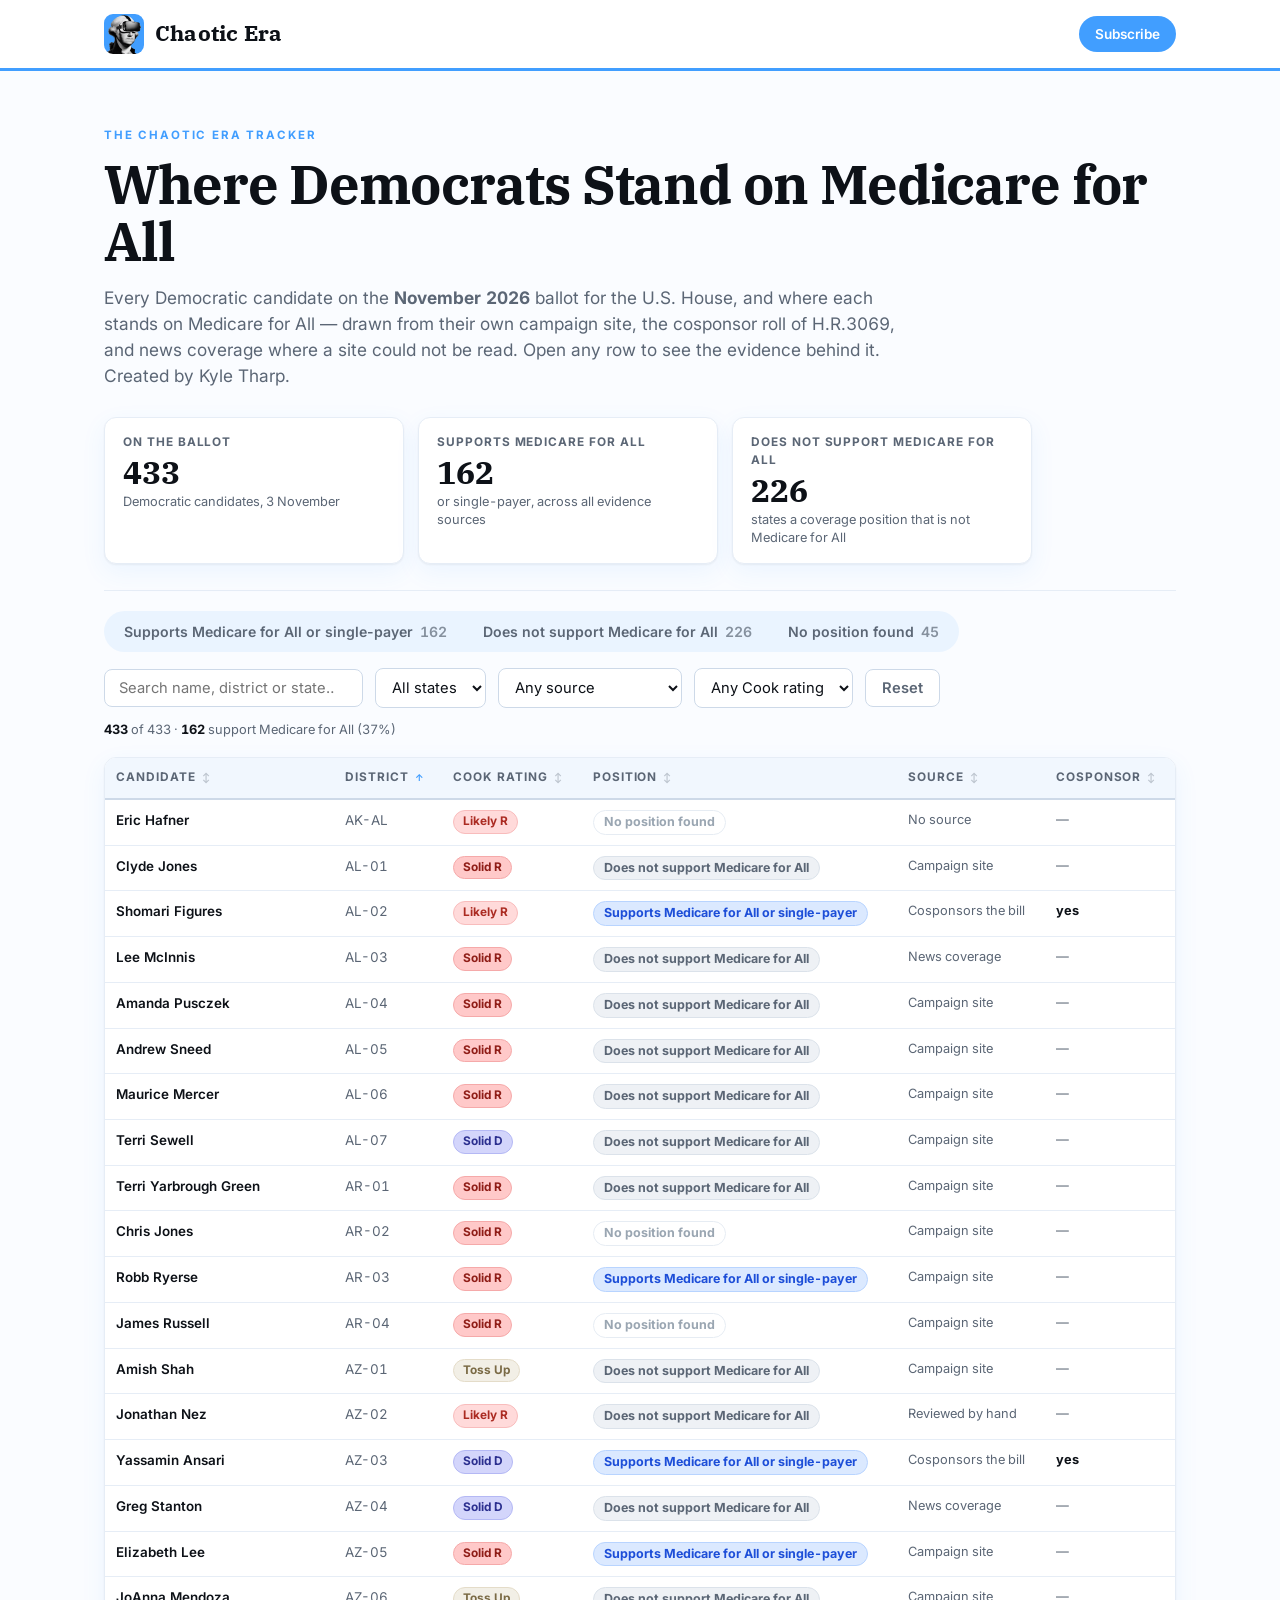
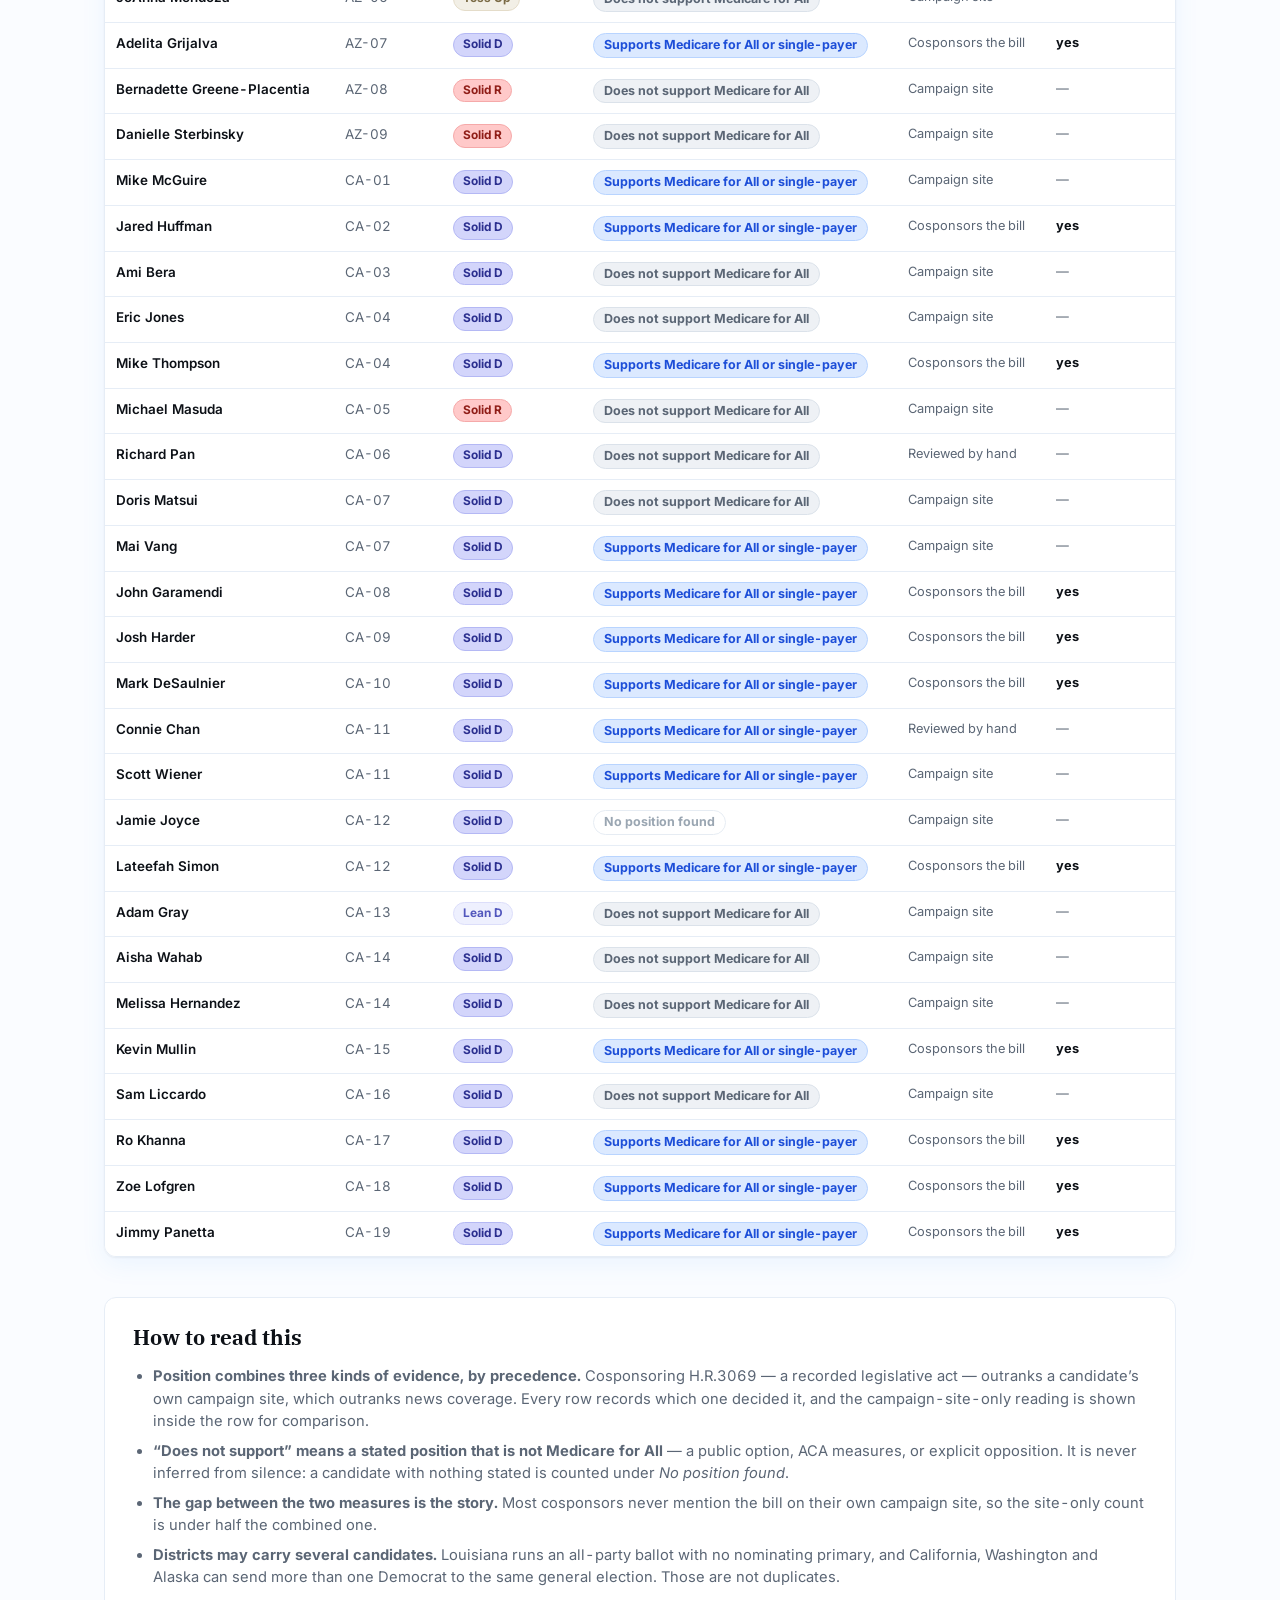
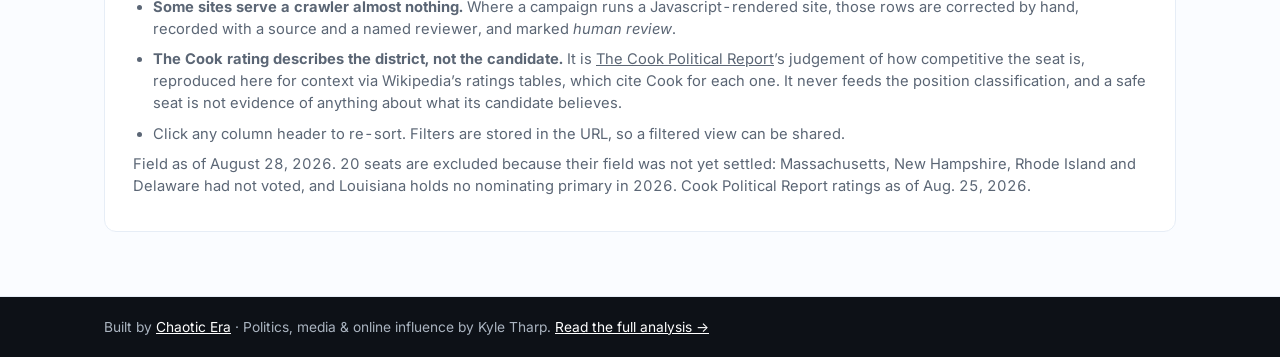
==== commit 631cee2e: "Add a Cook Political Report rating column to the tracker Each district now carries The Cook Politica" ====
--- a/docs/index.html
+++ b/docs/index.html
@@ -51,6 +51,7 @@
           <input class="search" id="q" type="search" placeholder="Search name, district or state…" autocomplete="off" spellcheck="false" />
           <select id="state" aria-label="Filter by state"><option value="">All states</option></select>
           <select id="basis" aria-label="Filter by evidence source"><option value="">Any source</option></select>
+          <select id="rating" aria-label="Filter by Cook rating"><option value="">Any Cook rating</option></select>
           <button class="btn" id="clear" type="button">Reset</button>
           <span class="meta" id="count" role="status" aria-live="polite"></span>
         </div>
@@ -62,6 +63,7 @@
             <tr>
               <th class="sortable" data-k="n">Candidate</th>
               <th class="sortable" data-k="d">District</th>
+              <th class="sortable hide-s" data-k="cr" title="The Cook Political Report's rating for this district">Cook rating</th>
               <th class="sortable" data-k="t">Position</th>
               <th class="sortable hide-s" data-k="b">Source</th>
               <th class="sortable hide-s" data-k="co">Cosponsor</th>
@@ -101,6 +103,14 @@
             Javascript-rendered site, those rows are corrected by hand, recorded with a source and a
             named reviewer, and marked <em>human review</em>.
           </li>
+          <li>
+            <strong>The Cook rating describes the district, not the candidate.</strong> It is
+            <a href="https://www.cookpolitical.com/ratings/house-race-ratings" target="_blank" rel="noopener">The
+            Cook Political Report</a>’s judgement of how competitive the seat is, reproduced here for
+            context via Wikipedia’s ratings tables, which cite Cook for each one. It never feeds the
+            position classification, and a safe seat is not evidence of anything about what its
+            candidate believes.
+          </li>
           <li>Click any column header to re-sort. Filters are stored in the URL, so a filtered view can be shared.</li>
         </ul>
         <p class="footnote" id="gen"></p>
@@ -119,7 +129,7 @@
       (function () {
         "use strict";
         var DATA = null, rows = [], sortKey = "d", sortAsc = true;
-        var state = { q: "", state: "", basis: "", buckets: new Set() };
+        var state = { q: "", state: "", basis: "", rating: "", buckets: new Set() };
         var BUCKET_ORDER = ["supports_m4a", "does_not_support_m4a", "no_position_found"];
 
         function $(id) { return document.getElementById(id); }
@@ -134,6 +144,7 @@
           state.q = p.get("q") || "";
           state.state = p.get("state") || "";
           state.basis = p.get("basis") || "";
+          state.rating = p.get("rating") || "";
           state.buckets = new Set((p.get("pos") || "").split(",").filter(Boolean));
           if (p.get("sort")) { sortKey = p.get("sort"); sortAsc = p.get("dir") !== "desc"; }
         }
@@ -142,6 +153,7 @@
           if (state.q) p.set("q", state.q);
           if (state.state) p.set("state", state.state);
           if (state.basis) p.set("basis", state.basis);
+          if (state.rating) p.set("rating", state.rating);
           if (state.buckets.size) p.set("pos", Array.from(state.buckets).join(","));
           if (sortKey !== "d" || !sortAsc) { p.set("sort", sortKey); p.set("dir", sortAsc ? "asc" : "desc"); }
           var s = p.toString();
@@ -155,6 +167,7 @@
         function matches(r) {
           if (state.state && r.s !== state.state) return false;
           if (state.basis && r.b !== state.basis) return false;
+          if (state.rating && r.cr !== state.rating) return false;
           if (state.buckets.size && !state.buckets.has(r.bk)) return false;
           return textMatch(r);
         }
@@ -164,10 +177,24 @@
             var x = a[k], y = b[k];
             if (k === "t") { x = BUCKET_ORDER.indexOf(a.bk); y = BUCKET_ORDER.indexOf(b.bk); }
             if (k === "co") { x = a.co ? 0 : 1; y = b.co ? 0 : 1; }
+            // Alphabetical would read Lean D, Likely D, Solid D, Toss Up.
+            // Unrated sorts last either way rather than ahead of Solid D.
+            if (k === "cr") {
+              x = a.cr ? DATA.rating_order.indexOf(a.cr) : 99;
+              y = b.cr ? DATA.rating_order.indexOf(b.cr) : 99;
+            }
             if (x < y) return sortAsc ? -1 : 1;
             if (x > y) return sortAsc ? 1 : -1;
             return a.d < b.d ? -1 : a.d > b.d ? 1 : 0;
           });
+        }
+
+        // Cook's ratings are one ordered scale, so the class is derived from
+        // the label rather than enumerated: "Solid D" -> "cook-solid-d".
+        function ratingPill(cr) {
+          if (!cr) return '<span class="meta">—</span>';
+          var slug = cr.toLowerCase().replace(/\s+/g, "-");
+          return '<span class="cook cook-' + slug + '">' + esc(cr) + "</span>";
         }
 
         function posPill(bk) {
@@ -231,7 +258,9 @@
             tr.setAttribute("aria-expanded", "false");
             tr.innerHTML =
               '<td><span class="cand-name">' + esc(r.n) + "</span></td>" +
-              '<td class="dist">' + esc(r.d) + "</td>" +
+              '<td class="dist">' + esc(r.d) +
+                '<span class="show-s">' + ratingPill(r.cr) + "</span></td>" +
+              '<td class="hide-s">' + ratingPill(r.cr) + "</td>" +
               "<td>" + posPill(r.bk) + "</td>" +
               '<td class="hide-s meta">' + esc(DATA.basis_labels[r.b] || r.b) + "</td>" +
               '<td class="hide-s meta">' + (r.co ? "<b>yes</b>" : "—") + "</td>";
@@ -239,7 +268,7 @@
             var det = document.createElement("tr");
             det.className = "detail";
             det.hidden = true;
-            det.innerHTML = '<td colspan="5">' + detailHTML(r) + "</td>";
+            det.innerHTML = '<td colspan="6">' + detailHTML(r) + "</td>";
 
             function toggle() {
               var open = tr.getAttribute("aria-expanded") === "true";
@@ -317,6 +346,12 @@
             o.value = st; o.textContent = st;
             $("state").appendChild(o);
           });
+          DATA.rating_order.forEach(function (cr) {
+            if (!rows.some(function (r) { return r.cr === cr; })) return;
+            var o = document.createElement("option");
+            o.value = cr; o.textContent = cr;
+            $("rating").appendChild(o);
+          });
           Object.keys(DATA.basis_labels).forEach(function (k) {
             if (!rows.some(function (r) { return r.b === k; })) return;
             var o = document.createElement("option");
@@ -326,6 +361,7 @@
 
           $("state").value = state.state;
           $("basis").value = state.basis;
+          $("rating").value = state.rating;
           $("q").value = state.q;
 
           var timer;
@@ -338,10 +374,11 @@
             if (e.key === "Escape") { e.target.value = ""; state.q = ""; render(); }
           });
           $("state").addEventListener("change", function (e) { state.state = e.target.value; render(); });
+          $("rating").addEventListener("change", function (e) { state.rating = e.target.value; render(); });
           $("basis").addEventListener("change", function (e) { state.basis = e.target.value; render(); });
           $("clear").addEventListener("click", function () {
-            state = { q: "", state: "", basis: "", buckets: new Set() };
-            $("q").value = ""; $("state").value = ""; $("basis").value = "";
+            state = { q: "", state: "", basis: "", rating: "", buckets: new Set() };
+            $("q").value = ""; $("state").value = ""; $("basis").value = ""; $("rating").value = "";
             document.querySelectorAll("#tiers .tab").forEach(function (c) { c.setAttribute("aria-pressed", "false"); });
             render();
           });
@@ -366,7 +403,8 @@
             $("gen").textContent =
               "Field as of " + when.toLocaleDateString("en-US", { month: "long", day: "numeric", year: "numeric", timeZone: "UTC" }) +
               ". " + d.summary.unresolved_seats + " seats are excluded because their field was not yet settled: " +
-              "Massachusetts, New Hampshire, Rhode Island and Delaware had not voted, and Louisiana holds no nominating primary in 2026.";
+              "Massachusetts, New Hampshire, Rhode Island and Delaware had not voted, and Louisiana holds no nominating primary in 2026." +
+              (d.rating_as_of ? " Cook Political Report ratings as of " + d.rating_as_of + "." : "");
             render();
           })
           .catch(function (err) {
--- a/docs/styles.css
+++ b/docs/styles.css
@@ -120,7 +120,10 @@
 /* ---------- Table ---------- */
 .table-wrap {
   background: var(--paper-card); border: 1px solid var(--line); border-radius: 12px;
-  box-shadow: var(--shadow); overflow: hidden; max-height: 2100px; overflow-y: auto;
+  box-shadow: var(--shadow); max-height: 2100px; overflow-y: auto;
+  /* overflow-x must be auto, not hidden: the table is wider than a phone, and
+     hiding the overflow clipped the Position pill with no way to reach it. */
+  overflow-x: auto;
 }
 table { width: 100%; border-collapse: collapse; }
 thead th {
@@ -140,6 +143,7 @@
 tbody tr.r:hover { background: #f4f9ff; }
 .cand-name { font-weight: 600; }
 .dist { color: var(--ink-soft); font-variant-numeric: tabular-nums; white-space: nowrap; }
+.show-s { display: none; }
 .pub-link { color: var(--accent-dark); text-decoration: none; word-break: break-word; }
 .pub-link:hover { text-decoration: underline; }
 
@@ -152,6 +156,28 @@
 .pos-supports_m4a         { background: #dbe9ff; color: #1d4ed8; border-color: #b8d4ff; }
 .pos-does_not_support_m4a { background: #eef1f5; color: #5b6675; border-color: #dbe2ea; }
 .pos-no_position_found    { background: transparent; color: #9aa6b2; border-color: #e6ecf3; }
+
+/* ---------- Cook Political Report race ratings ----------
+   The Cook Political Report's rating for the district, not this project's, and
+   not a statement about the candidate. Same tinted-fill recipe as the position
+   pills, on the conventional partisan ramp: blue for Democratic-leaning seats,
+   red for Republican-leaning, neutral for a toss-up. Every step keeps dark text
+   on a light tint rather than reversing out of a saturated fill, so the two
+   ends of the scale stay legible at the same weight. */
+.cook {
+  display: inline-block; font-size: 0.74rem; font-weight: 700; padding: 2px 9px;
+  border-radius: 999px; border: 1px solid transparent; white-space: nowrap;
+  font-variant-numeric: tabular-nums;
+}
+.cook-solid-d  { background: #d3d5fb; color: #2b2f8f; border-color: #b4b8f4; }
+.cook-likely-d { background: #e2e4fd; color: #3a3fa8; border-color: #c9ccf7; }
+.cook-lean-d   { background: #eef0fe; color: #5257bd; border-color: #dcdefa; }
+.cook-tilt-d   { background: #f6f7ff; color: #6b70c9; border-color: #e8e9fc; }
+.cook-toss-up  { background: #f2efe6; color: #7a6a45; border-color: #e4dcc9; }
+.cook-tilt-r   { background: #fff3f3; color: #c4534f; border-color: #fbdcdc; }
+.cook-lean-r   { background: #ffe9e9; color: #c0392f; border-color: #fbcfcf; }
+.cook-likely-r { background: #ffdada; color: #ab2b22; border-color: #f8bcbc; }
+.cook-solid-r  { background: #ffc9c9; color: #8f1d17; border-color: #f5a9a9; }
 
 /* Finer tier pills, used only inside an expanded row. */
 .tier { display: inline-block; font-size: 0.76rem; font-weight: 600; padding: 2px 9px;
@@ -210,5 +236,9 @@
 @media (prefers-reduced-motion: reduce) { * { transition: none !important; } }
 @media (max-width: 760px) {
   .hide-s { display: none; }
+  .show-s { display: block; margin-top: 4px; }
   .controls { justify-content: flex-start; }
-}
+  /* The rating loses its own column here and stacks under the district code,
+     so Position - the column this page exists for - keeps its width. */
+  .cook { font-size: 0.7rem; padding: 1px 7px; }
+}
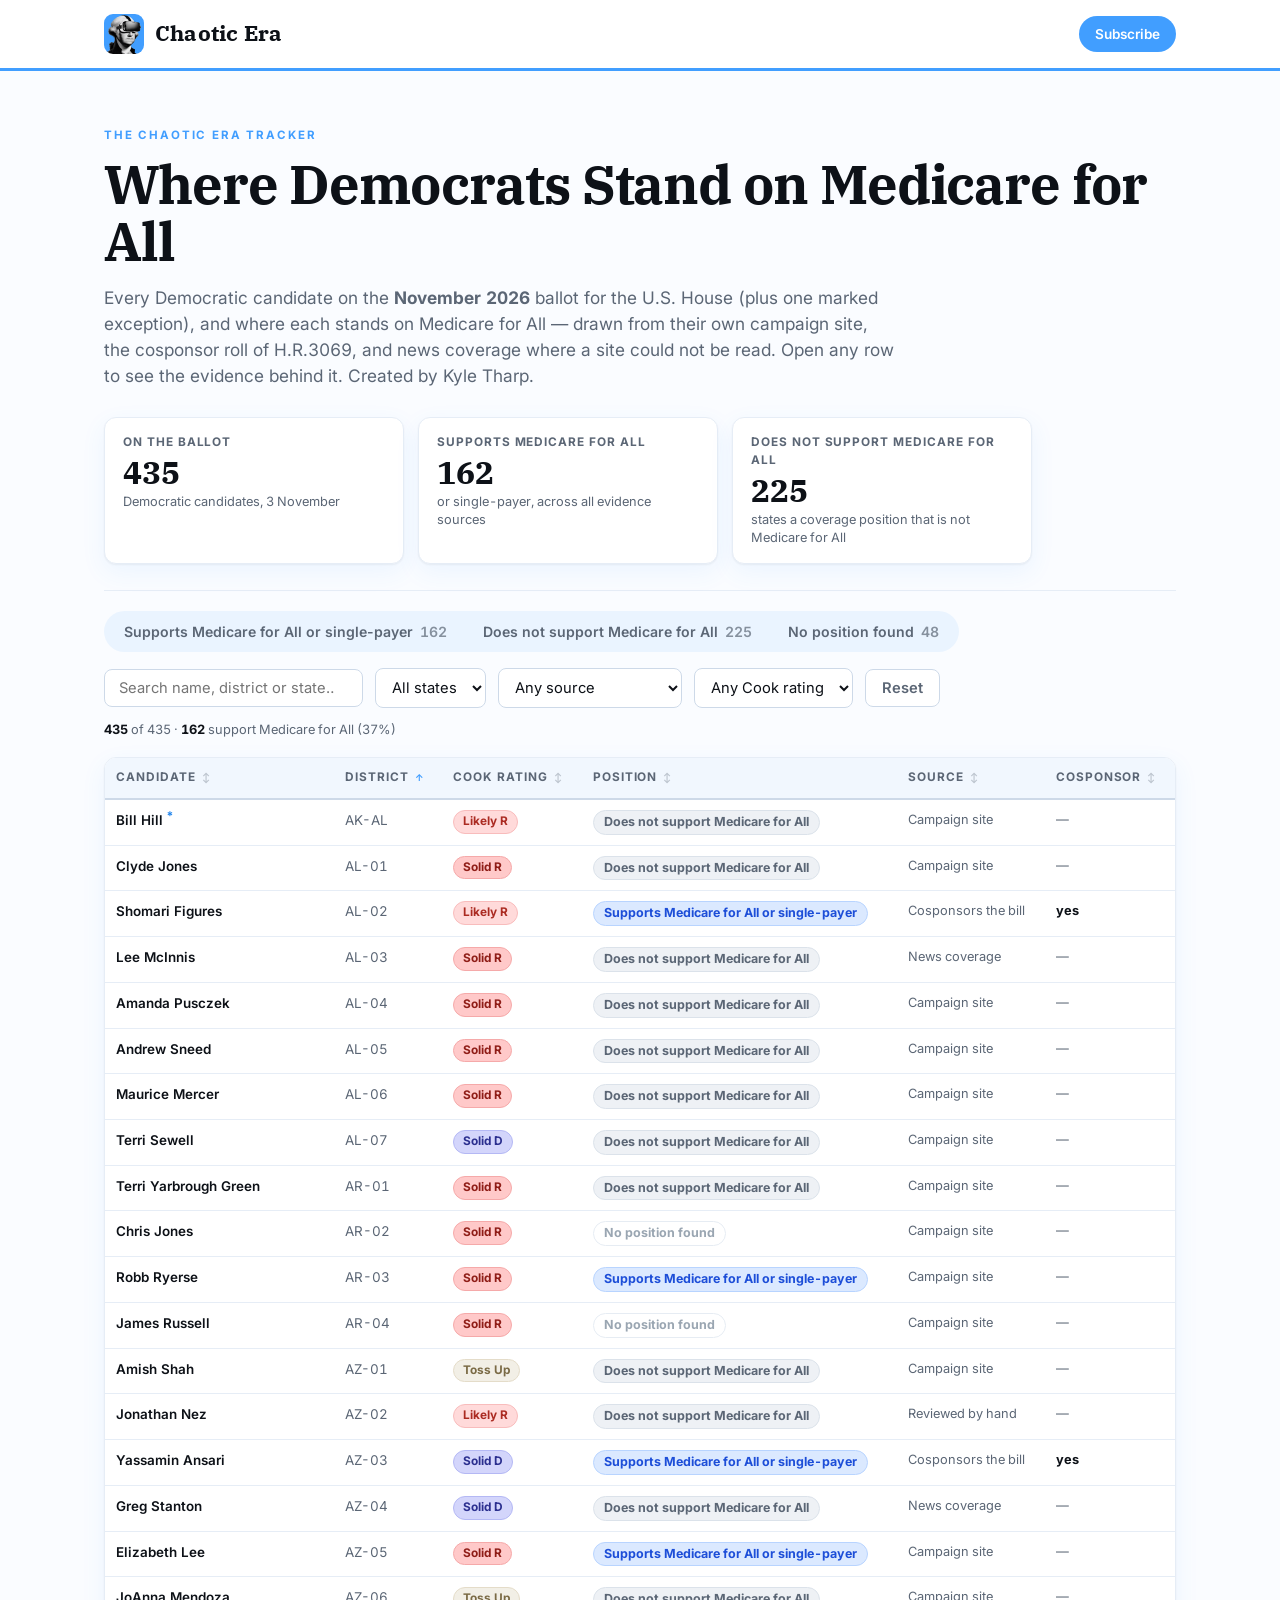
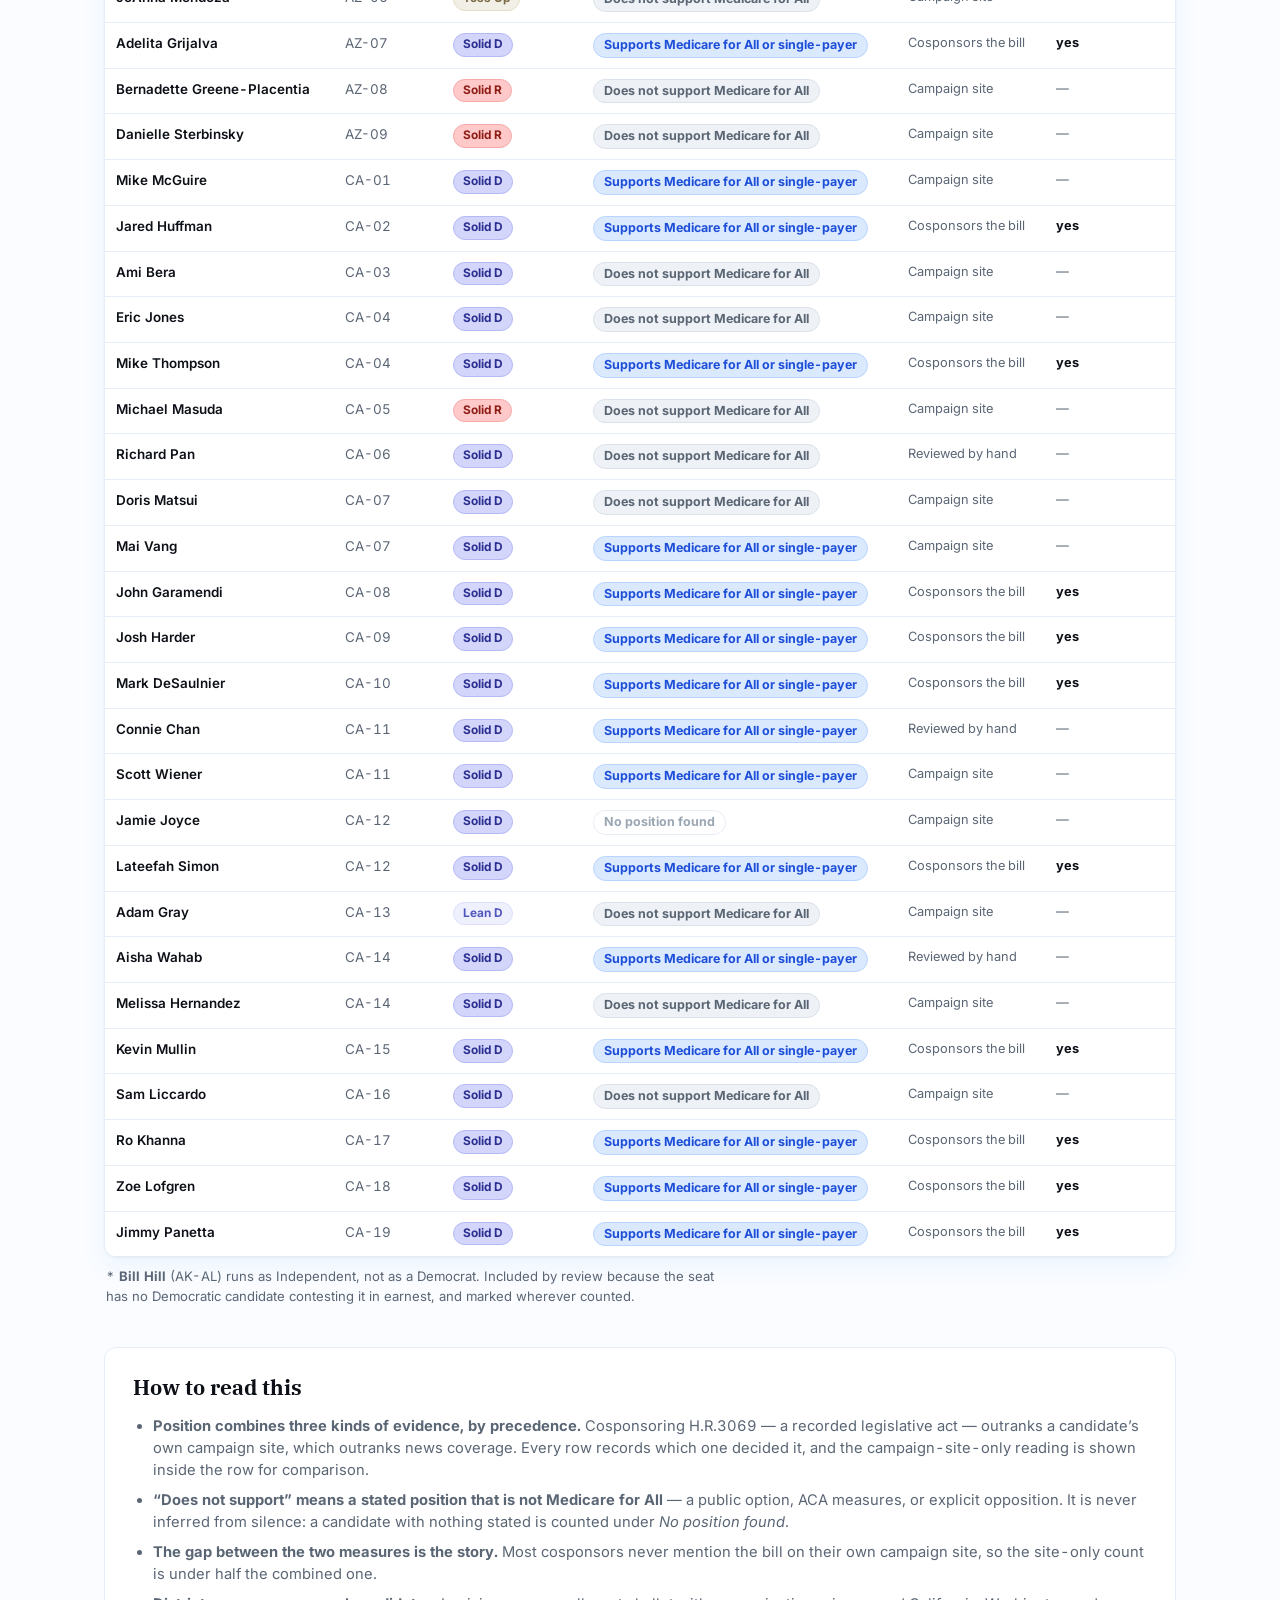
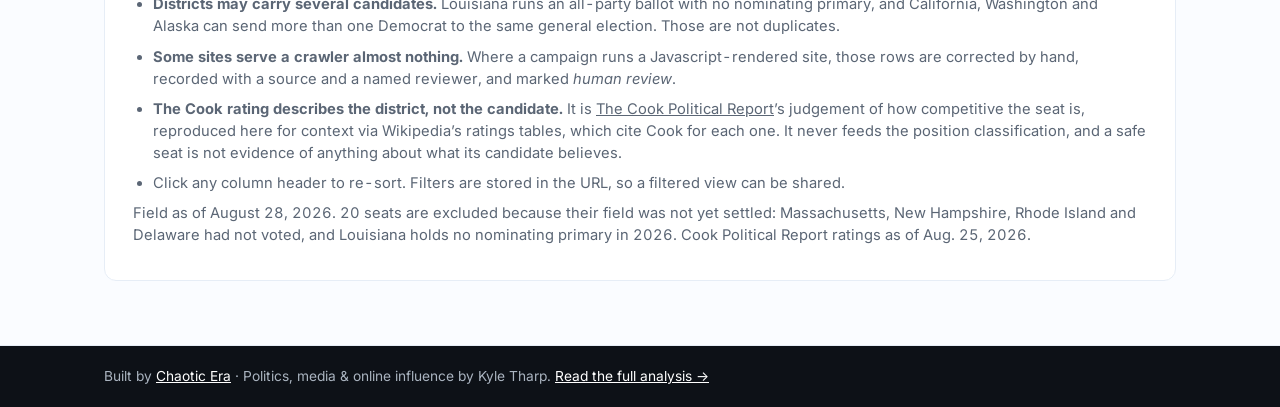
==== commit 2f83a79a: "AK-AL: exclude Eric Hafner, include Bill Hill as a marked exception Alaska's at-large seat has no De" ====
--- a/docs/index.html
+++ b/docs/index.html
@@ -35,7 +35,8 @@
         <p class="kicker">The Chaotic Era Tracker</p>
         <h1>Where Democrats Stand on Medicare for All</h1>
         <p class="dek">
-          Every Democratic candidate on the <strong>November 2026</strong> ballot for the U.S. House,
+          Every Democratic candidate on the <strong>November 2026</strong> ballot for the U.S. House
+          (plus one marked exception),
           and where each stands on Medicare for All — drawn from their own campaign site, the
           cosponsor roll of H.R.3069, and news coverage where a site could not be read. Open any row
           to see the evidence behind it. Created by Kyle Tharp.
@@ -73,6 +74,7 @@
         </table>
       </div>
       <div class="empty" id="empty" hidden></div>
+      <p class="tablenote" id="not-a-democrat"></p>
 
       <section class="methodology">
         <h2>How to read this</h2>
@@ -205,7 +207,11 @@
         }
 
         function detailHTML(r) {
-          var o = '<div class="dbody">';
+          var partyNote = r.p
+            ? '<div class="flag">Runs as ' + esc(r.p) + ', not as a Democrat. ' +
+              'Included by review; see the note under the table.</div>'
+            : "";
+          var o = '<div class="dbody">' + partyNote;
           if (r.q) {
             o += '<div><blockquote class="q">' + esc(r.q) + "</blockquote>" +
                  '<div class="qmeta">rule ' + esc(r.qr) + " · " +
@@ -257,7 +263,9 @@
             tr.tabIndex = 0;
             tr.setAttribute("aria-expanded", "false");
             tr.innerHTML =
-              '<td><span class="cand-name">' + esc(r.n) + "</span></td>" +
+              '<td><span class="cand-name">' + esc(r.n) + "</span>" +
+                (r.p ? '<a class="party-mark" href="#not-a-democrat" title="' + esc(r.p) +
+                       ' \u2014 not a Democrat; see note below">*</a>' : "") + "</td>" +
               '<td class="dist">' + esc(r.d) +
                 '<span class="show-s">' + ratingPill(r.cr) + "</span></td>" +
               '<td class="hide-s">' + ratingPill(r.cr) + "</td>" +
@@ -405,6 +413,14 @@
               ". " + d.summary.unresolved_seats + " seats are excluded because their field was not yet settled: " +
               "Massachusetts, New Hampshire, Rhode Island and Delaware had not voted, and Louisiana holds no nominating primary in 2026." +
               (d.rating_as_of ? " Cook Political Report ratings as of " + d.rating_as_of + "." : "");
+            var exceptions = rows.filter(function (r) { return r.p; });
+            if (exceptions.length) {
+              $("not-a-democrat").innerHTML = "* " + exceptions.map(function (r) {
+                return "<strong>" + esc(r.n) + "</strong> (" + esc(r.d) + ") runs as " +
+                       esc(r.p) + ", not as a Democrat";
+              }).join("; ") + ". Included by review because the seat has no Democratic " +
+              "candidate contesting it in earnest, and marked wherever counted.";
+            }
             render();
           })
           .catch(function (err) {
--- a/docs/styles.css
+++ b/docs/styles.css
@@ -179,6 +179,19 @@
 .cook-likely-r { background: #ffdada; color: #ab2b22; border-color: #f8bcbc; }
 .cook-solid-r  { background: #ffc9c9; color: #8f1d17; border-color: #f5a9a9; }
 
+/* Marks a roster entry who is not a Democrat. Deliberately small and quiet:
+   it flags an exception without competing with the candidate's name. */
+.party-mark {
+  color: var(--accent-dark); font-weight: 700; text-decoration: none;
+  margin-left: 3px; font-size: 0.9em; vertical-align: super; line-height: 0;
+}
+.party-mark:hover { text-decoration: underline; }
+.tablenote {
+  margin: 10px 2px 0; font-size: 0.82rem; color: var(--ink-soft); max-width: 78ch;
+  line-height: 1.5;
+}
+.tablenote:empty { display: none; }
+
 /* Finer tier pills, used only inside an expanded row. */
 .tier { display: inline-block; font-size: 0.76rem; font-weight: 600; padding: 2px 9px;
         border-radius: 999px; border: 1px solid var(--line-strong); color: var(--ink-soft); background: #f7fafd; }
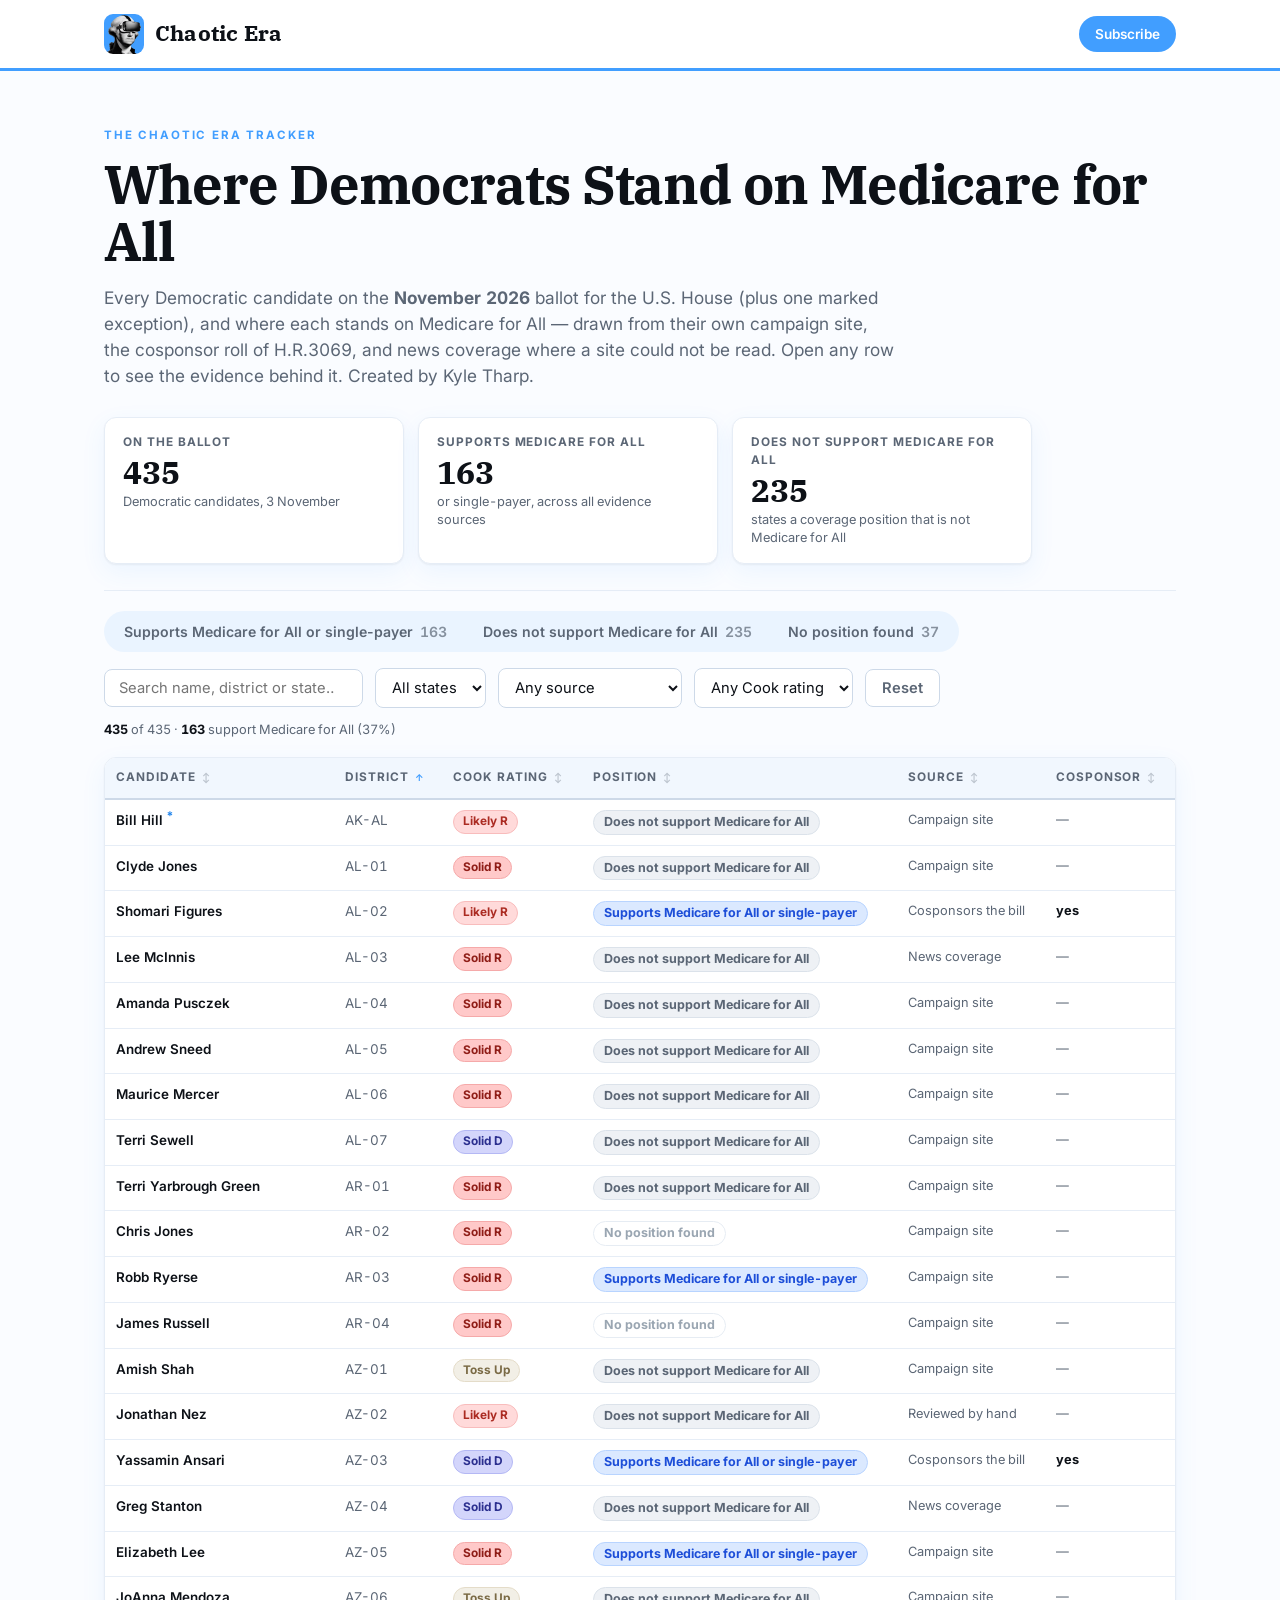
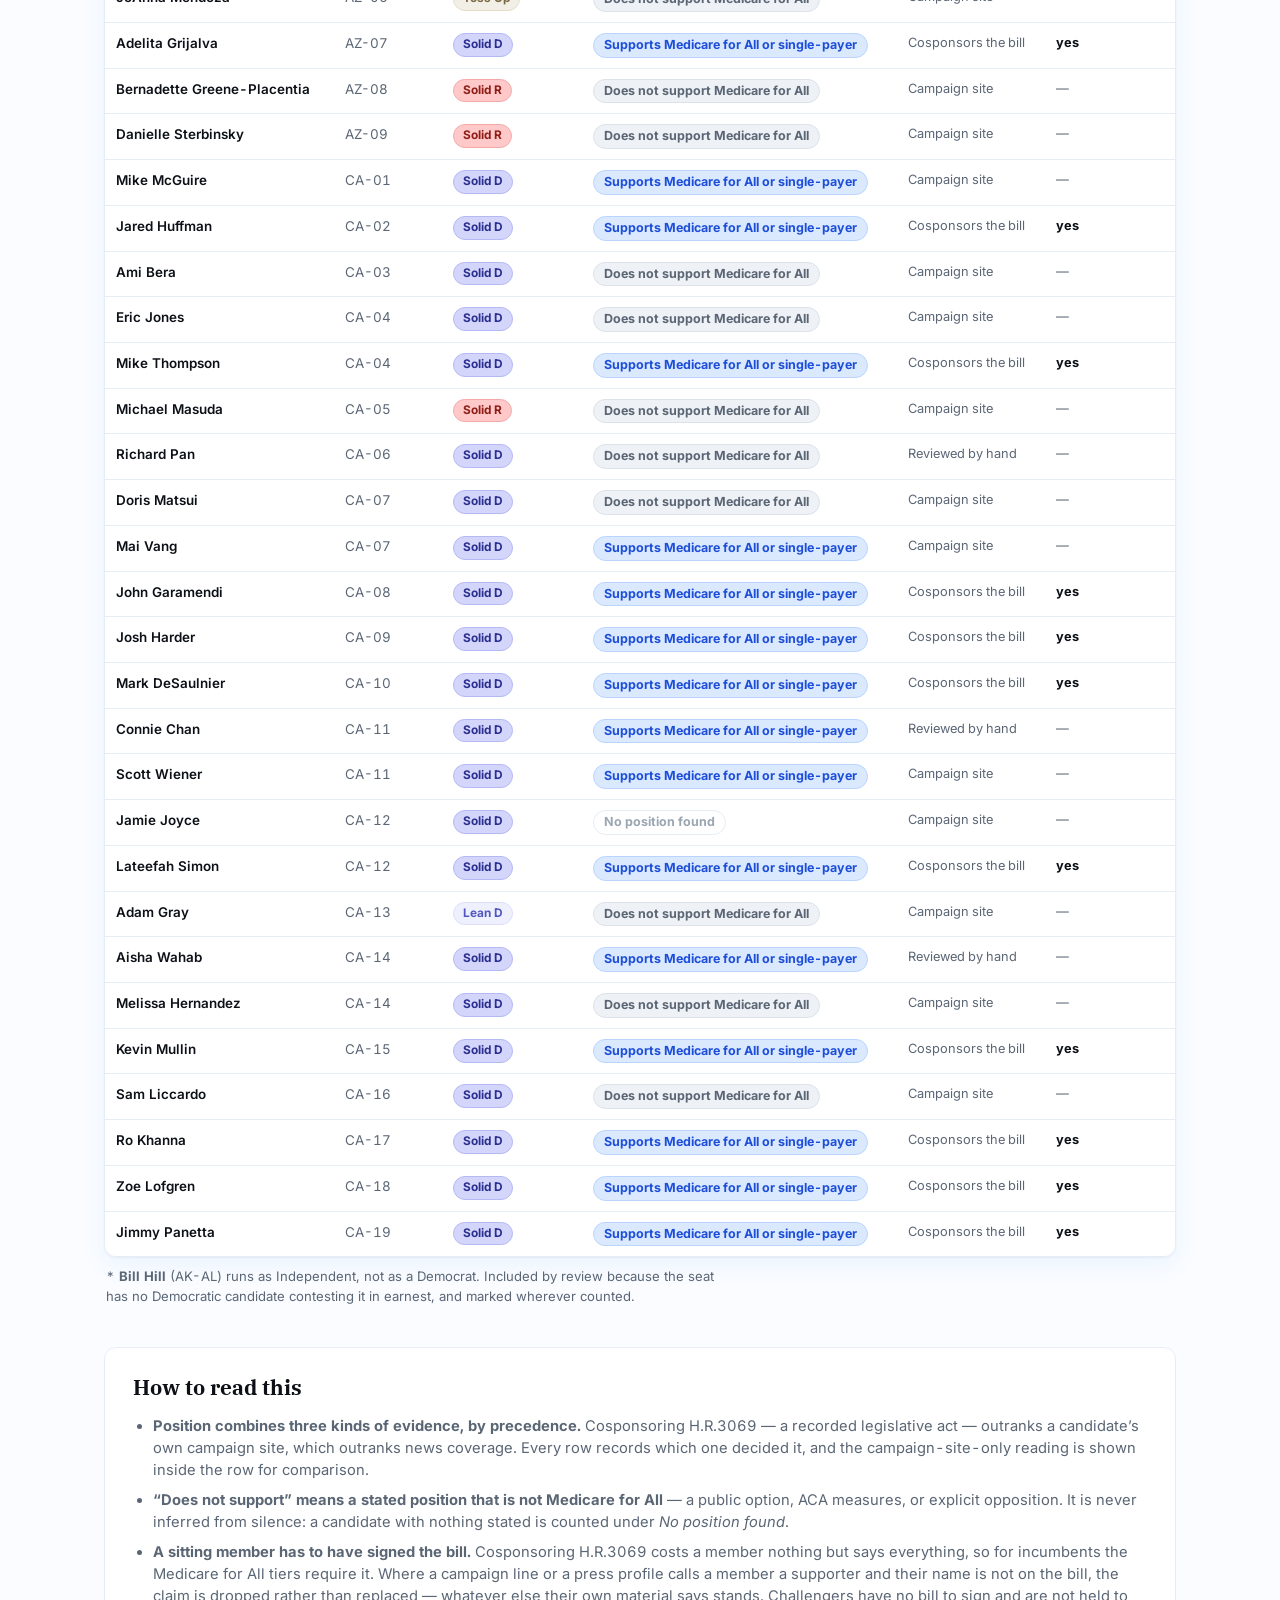
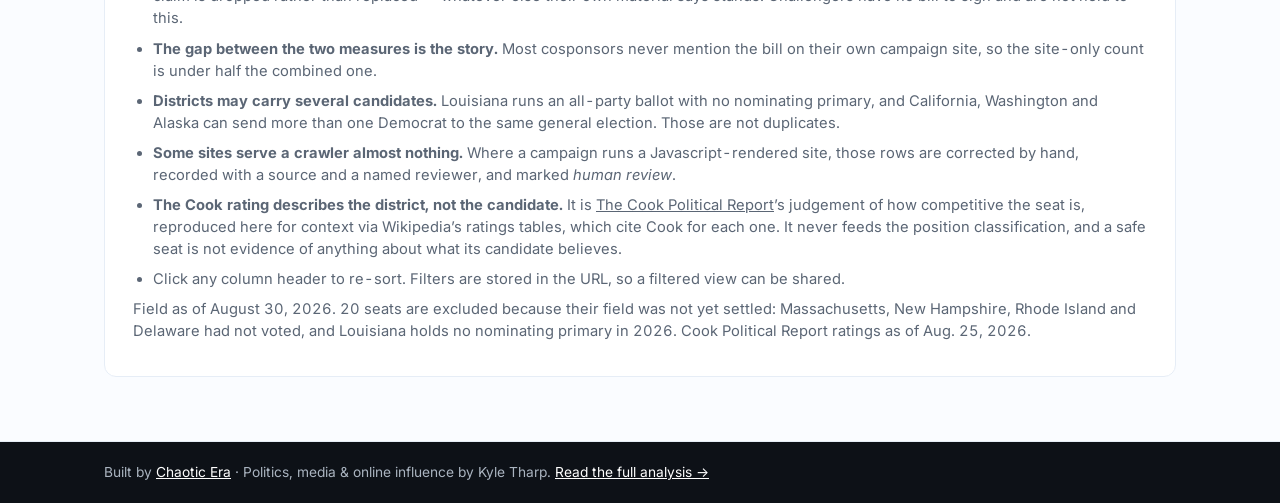
==== commit 4f92d2e8: "Require cosponsorship before crediting an incumbent with Medicare for All A sitting member is in a p" ====
--- a/docs/index.html
+++ b/docs/index.html
@@ -89,6 +89,14 @@
             <strong>“Does not support” means a stated position that is not Medicare for All</strong>
             — a public option, ACA measures, or explicit opposition. It is never inferred from
             silence: a candidate with nothing stated is counted under <em>No position found</em>.
+          </li>
+          <li>
+            <strong>A sitting member has to have signed the bill.</strong> Cosponsoring H.R.3069
+            costs a member nothing but says everything, so for incumbents the Medicare for All
+            tiers require it. Where a campaign line or a press profile calls a member a supporter
+            and their name is not on the bill, the claim is dropped rather than replaced — whatever
+            else their own material says stands. Challengers have no bill to sign and are not held
+            to this.
           </li>
           <li>
             <strong>The gap between the two measures is the story.</strong> Most cosponsors never
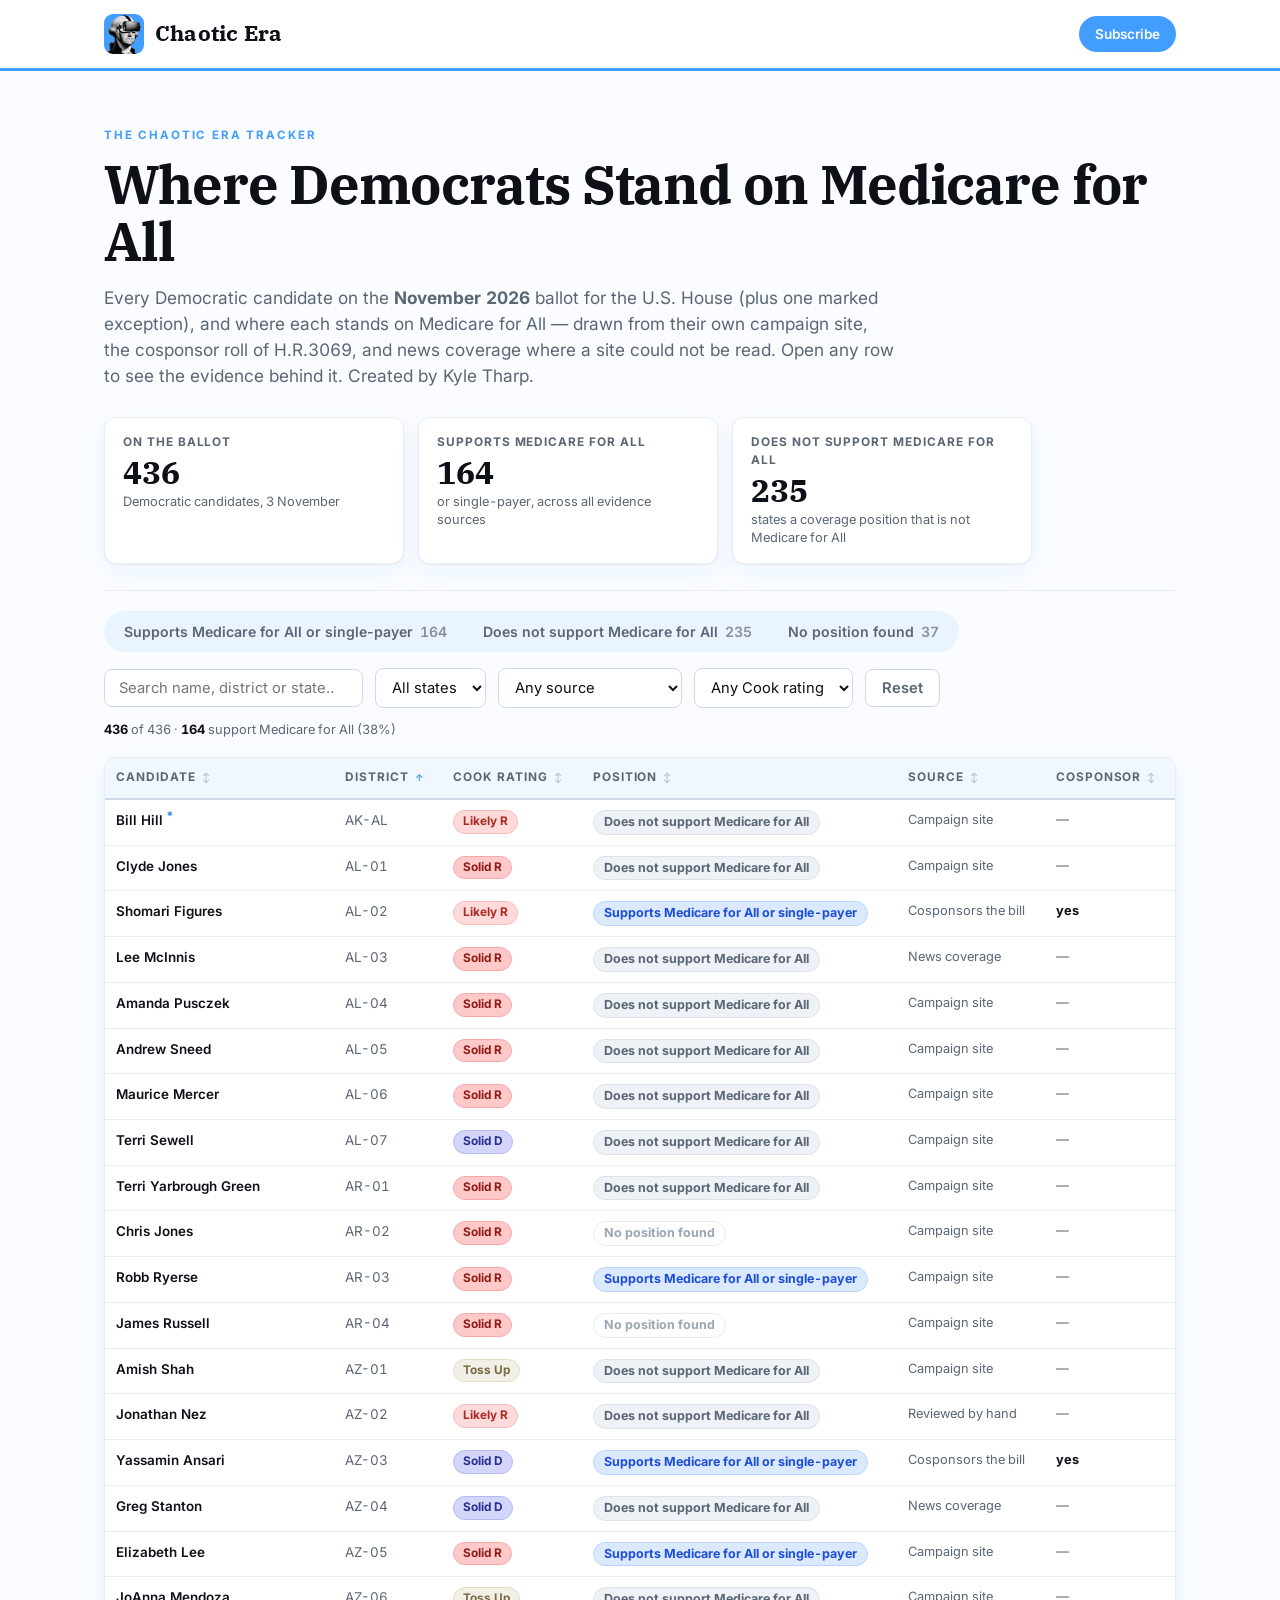
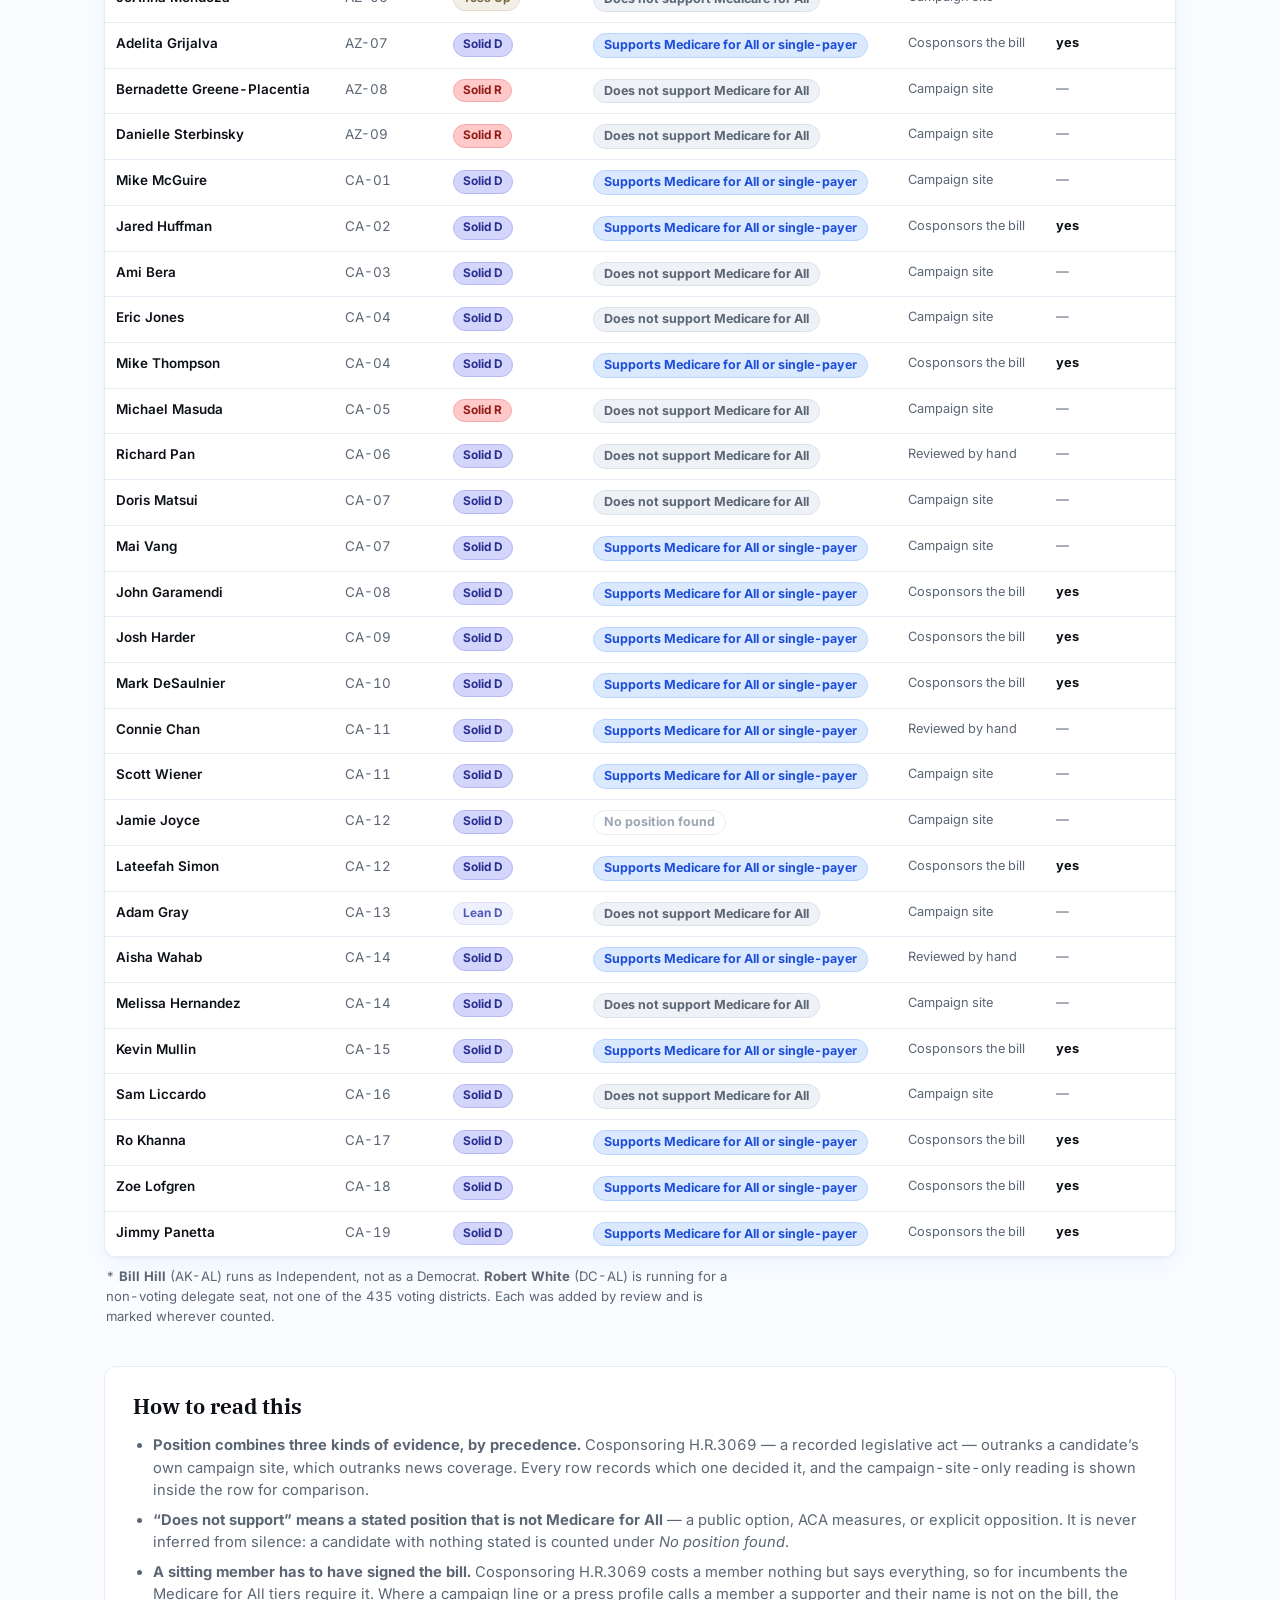
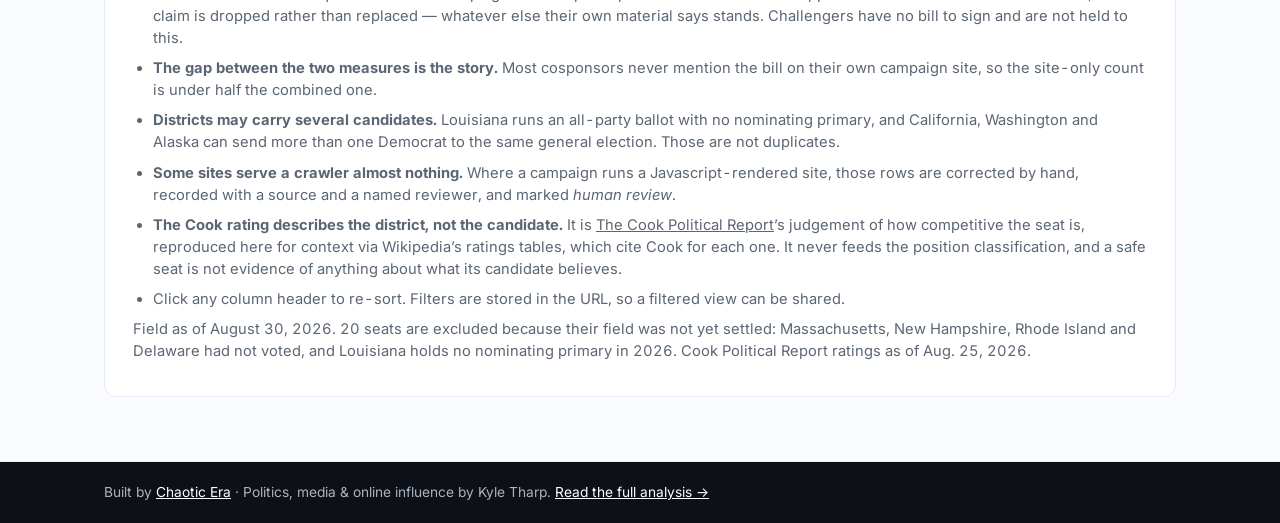
==== commit 41de732f: "Add Robert White, DC's delegate candidate, as a marked exception He is the Democratic nominee for th" ====
--- a/docs/index.html
+++ b/docs/index.html
@@ -74,7 +74,7 @@
         </table>
       </div>
       <div class="empty" id="empty" hidden></div>
-      <p class="tablenote" id="not-a-democrat"></p>
+      <p class="tablenote" id="exceptions"></p>
 
       <section class="methodology">
         <h2>How to read this</h2>
@@ -215,9 +215,9 @@
         }
 
         function detailHTML(r) {
-          var partyNote = r.p
-            ? '<div class="flag">Runs as ' + esc(r.p) + ', not as a Democrat. ' +
-              'Included by review; see the note under the table.</div>'
+          var partyNote = r.x
+            ? '<div class="flag">This candidate ' + esc(r.x) +
+              '. Included by review; see the note under the table.</div>'
             : "";
           var o = '<div class="dbody">' + partyNote;
           if (r.q) {
@@ -272,8 +272,8 @@
             tr.setAttribute("aria-expanded", "false");
             tr.innerHTML =
               '<td><span class="cand-name">' + esc(r.n) + "</span>" +
-                (r.p ? '<a class="party-mark" href="#not-a-democrat" title="' + esc(r.p) +
-                       ' \u2014 not a Democrat; see note below">*</a>' : "") + "</td>" +
+                (r.x ? '<a class="party-mark" href="#exceptions" title="' + esc(r.x) +
+                       '">*</a>' : "") + "</td>" +
               '<td class="dist">' + esc(r.d) +
                 '<span class="show-s">' + ratingPill(r.cr) + "</span></td>" +
               '<td class="hide-s">' + ratingPill(r.cr) + "</td>" +
@@ -421,13 +421,11 @@
               ". " + d.summary.unresolved_seats + " seats are excluded because their field was not yet settled: " +
               "Massachusetts, New Hampshire, Rhode Island and Delaware had not voted, and Louisiana holds no nominating primary in 2026." +
               (d.rating_as_of ? " Cook Political Report ratings as of " + d.rating_as_of + "." : "");
-            var exceptions = rows.filter(function (r) { return r.p; });
+            var exceptions = rows.filter(function (r) { return r.x; });
             if (exceptions.length) {
-              $("not-a-democrat").innerHTML = "* " + exceptions.map(function (r) {
-                return "<strong>" + esc(r.n) + "</strong> (" + esc(r.d) + ") runs as " +
-                       esc(r.p) + ", not as a Democrat";
-              }).join("; ") + ". Included by review because the seat has no Democratic " +
-              "candidate contesting it in earnest, and marked wherever counted.";
+              $("exceptions").innerHTML = "* " + exceptions.map(function (r) {
+                return "<strong>" + esc(r.n) + "</strong> (" + esc(r.d) + ") " + esc(r.x);
+              }).join(". ") + ". Each was added by review and is marked wherever counted.";
             }
             render();
           })
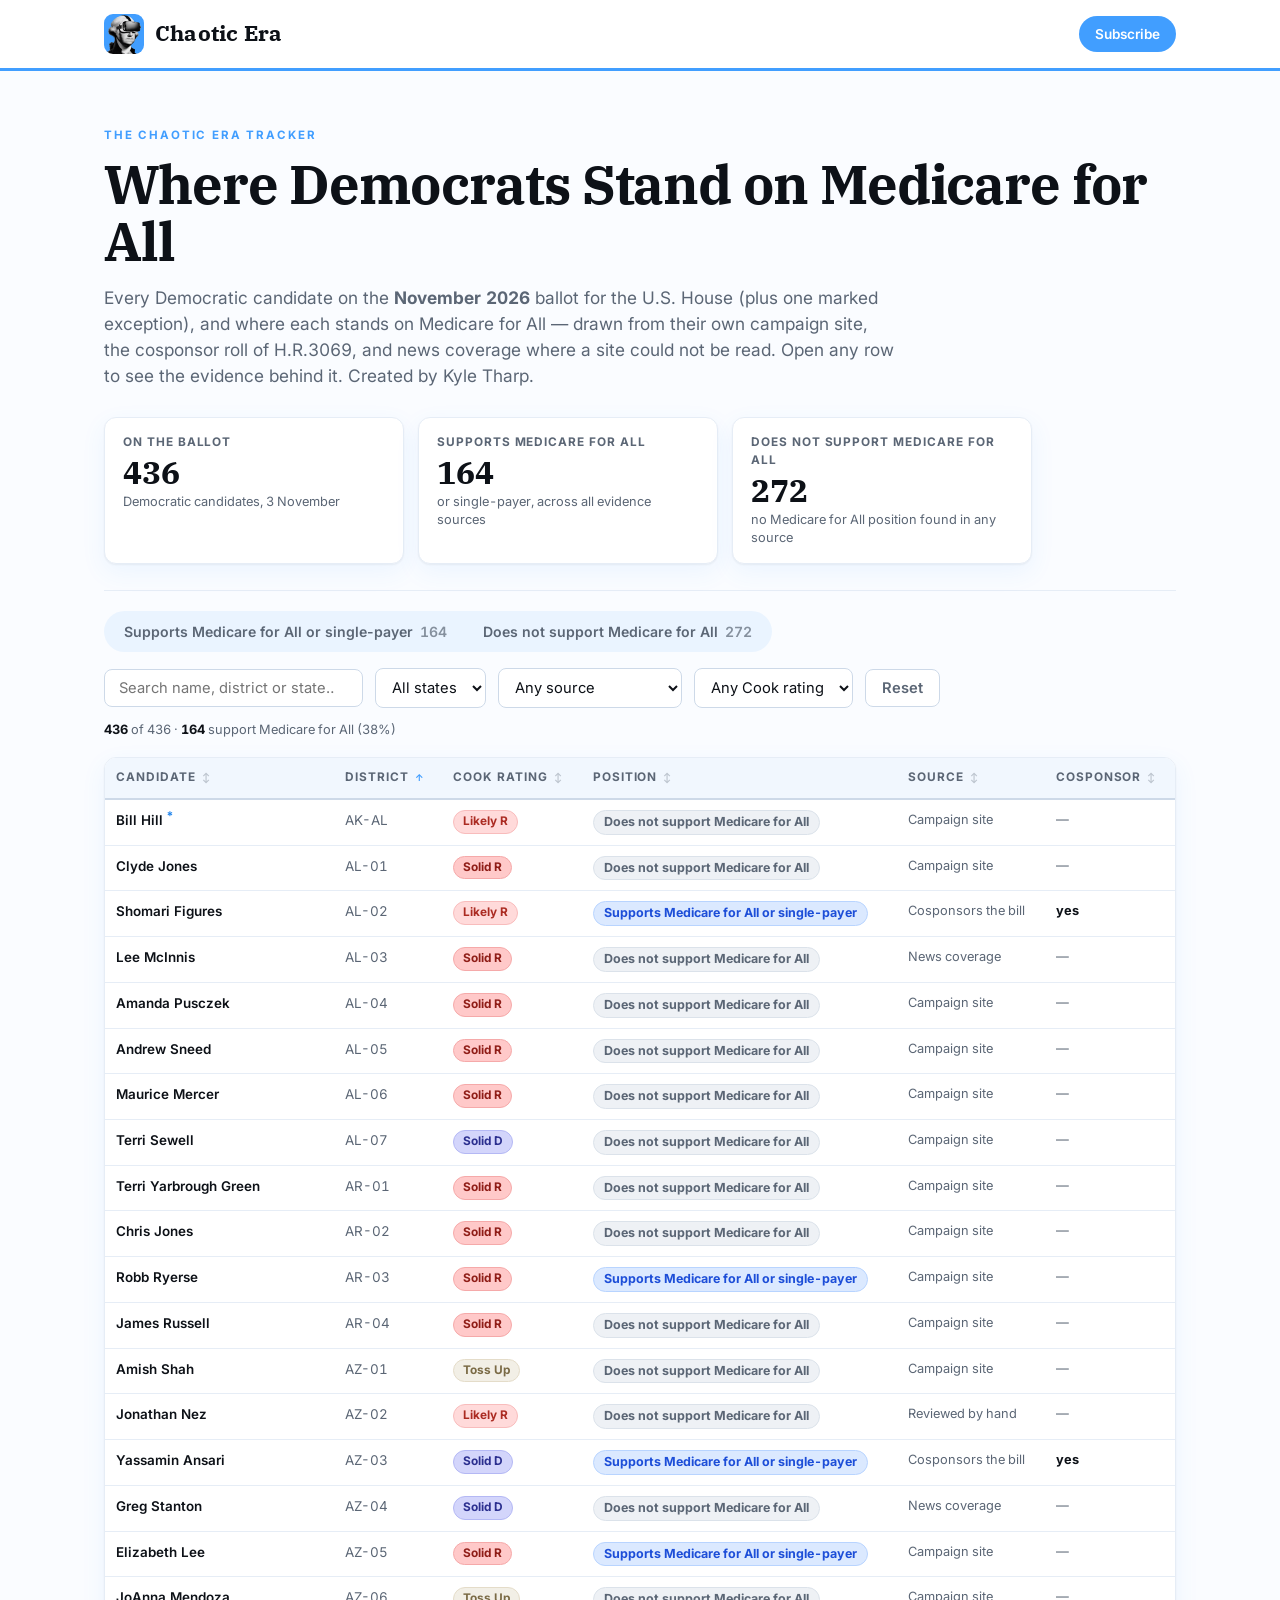
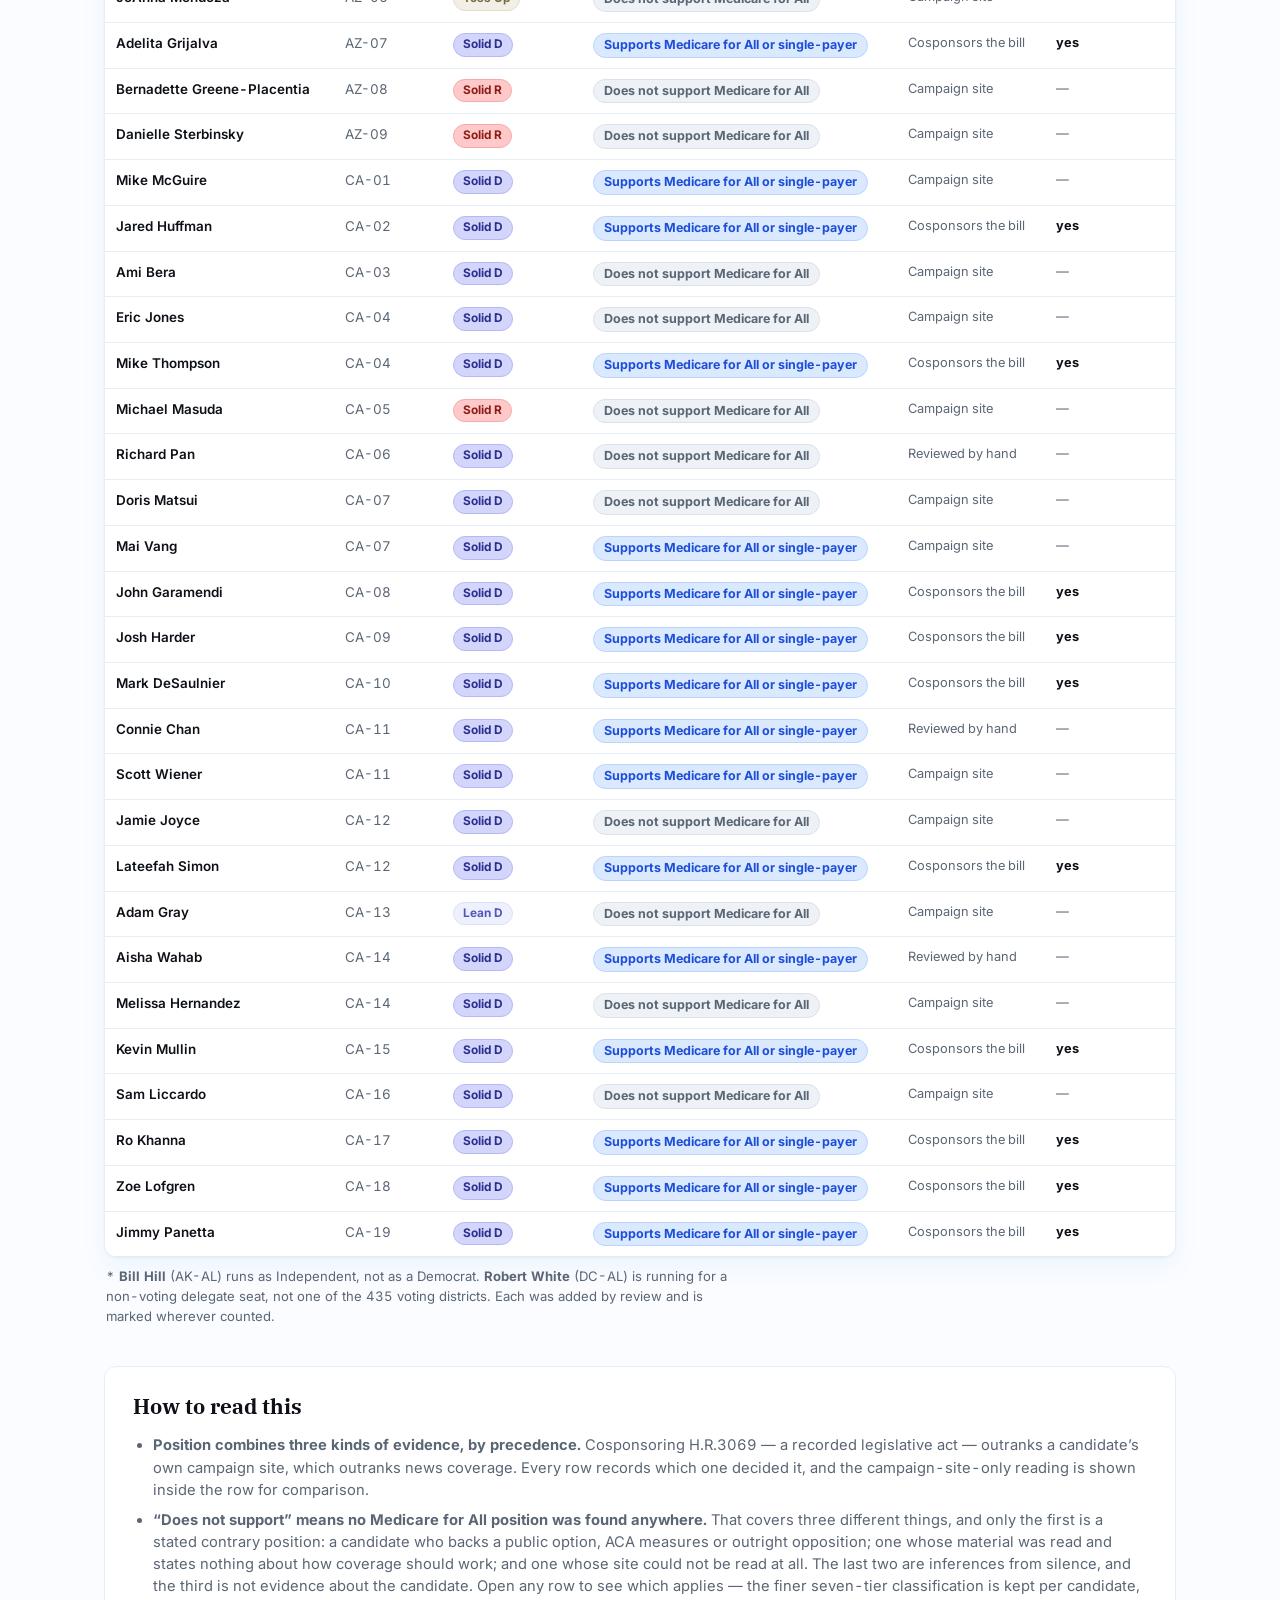
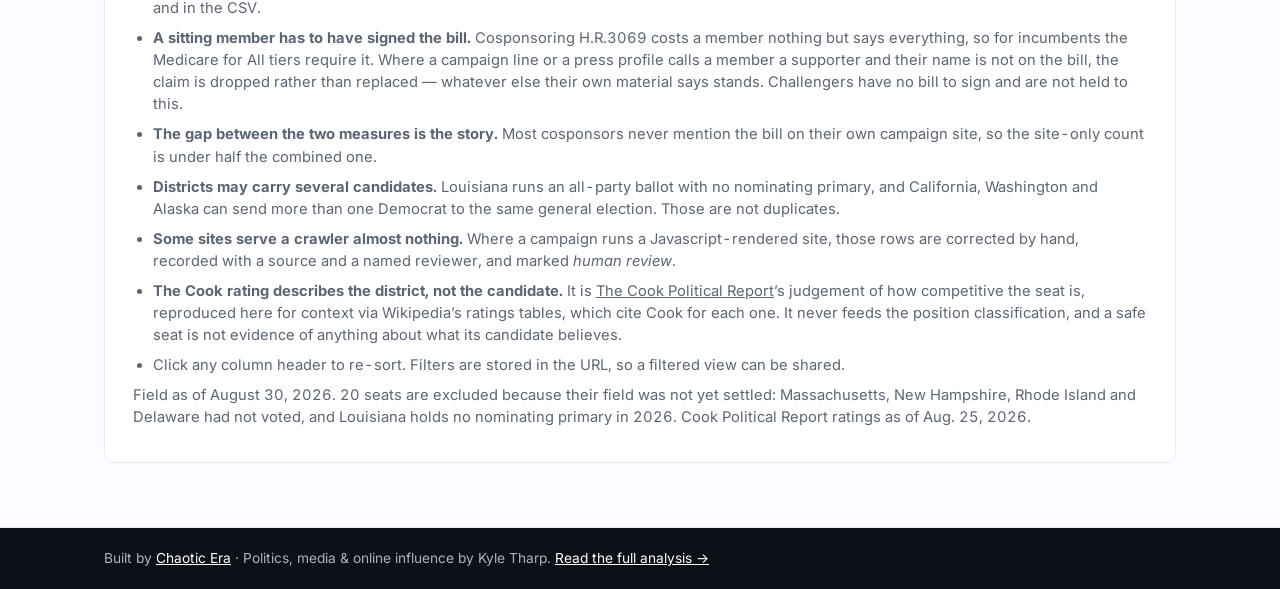
==== commit 991b678c: "Collapse to two buckets, and add the newsletter chart "No position found" is merged into "Does not s" ====
--- a/docs/index.html
+++ b/docs/index.html
@@ -86,9 +86,13 @@
             campaign-site-only reading is shown inside the row for comparison.
           </li>
           <li>
-            <strong>“Does not support” means a stated position that is not Medicare for All</strong>
-            — a public option, ACA measures, or explicit opposition. It is never inferred from
-            silence: a candidate with nothing stated is counted under <em>No position found</em>.
+            <strong>“Does not support” means no Medicare for All position was found anywhere.</strong>
+            That covers three different things, and only the first is a stated contrary position: a
+            candidate who backs a public option, ACA measures or outright opposition; one whose
+            material was read and states nothing about how coverage should work; and one whose site
+            could not be read at all. The last two are inferences from silence, and the third is not
+            evidence about the candidate. Open any row to see which applies — the finer seven-tier
+            classification is kept per candidate, and in the CSV.
           </li>
           <li>
             <strong>A sitting member has to have signed the bill.</strong> Cosponsoring H.R.3069
@@ -140,7 +144,7 @@
         "use strict";
         var DATA = null, rows = [], sortKey = "d", sortAsc = true;
         var state = { q: "", state: "", basis: "", rating: "", buckets: new Set() };
-        var BUCKET_ORDER = ["supports_m4a", "does_not_support_m4a", "no_position_found"];
+        var BUCKET_ORDER = ["supports_m4a", "does_not_support_m4a"];
 
         function $(id) { return document.getElementById(id); }
         function esc(s) {
@@ -329,7 +333,7 @@
         function statCards(s) {
           [["On the ballot", s.total, "Democratic candidates, 3 November"],
            ["Supports Medicare for All", s.buckets.supports_m4a, "or single-payer, across all evidence sources"],
-           ["Does not support Medicare for All", s.buckets.does_not_support_m4a, "states a coverage position that is not Medicare for All"]
+           ["Does not support Medicare for All", s.buckets.does_not_support_m4a, "no Medicare for All position found in any source"]
           ].forEach(function (t) {
             var d = document.createElement("div");
             d.className = "stat";
--- a/docs/styles.css
+++ b/docs/styles.css
@@ -156,6 +156,10 @@
 .pos-supports_m4a         { background: #dbe9ff; color: #1d4ed8; border-color: #b8d4ff; }
 .pos-does_not_support_m4a { background: #eef1f5; color: #5b6675; border-color: #dbe2ea; }
 .pos-no_position_found    { background: transparent; color: #9aa6b2; border-color: #e6ecf3; }
+/* The "of which" row: a component of the row above, not a bucket of its own. */
+.subrow td { color: var(--ink-soft); font-size: 0.9em; }
+.subrow td:first-child { padding-left: 22px; }
+.dot-hatch { background: repeating-linear-gradient(45deg, #cdd9e8 0 3px, #eef2f7 3px 6px); }
 
 /* ---------- Cook Political Report race ratings ----------
    The Cook Political Report's rating for the district, not this project's, and
